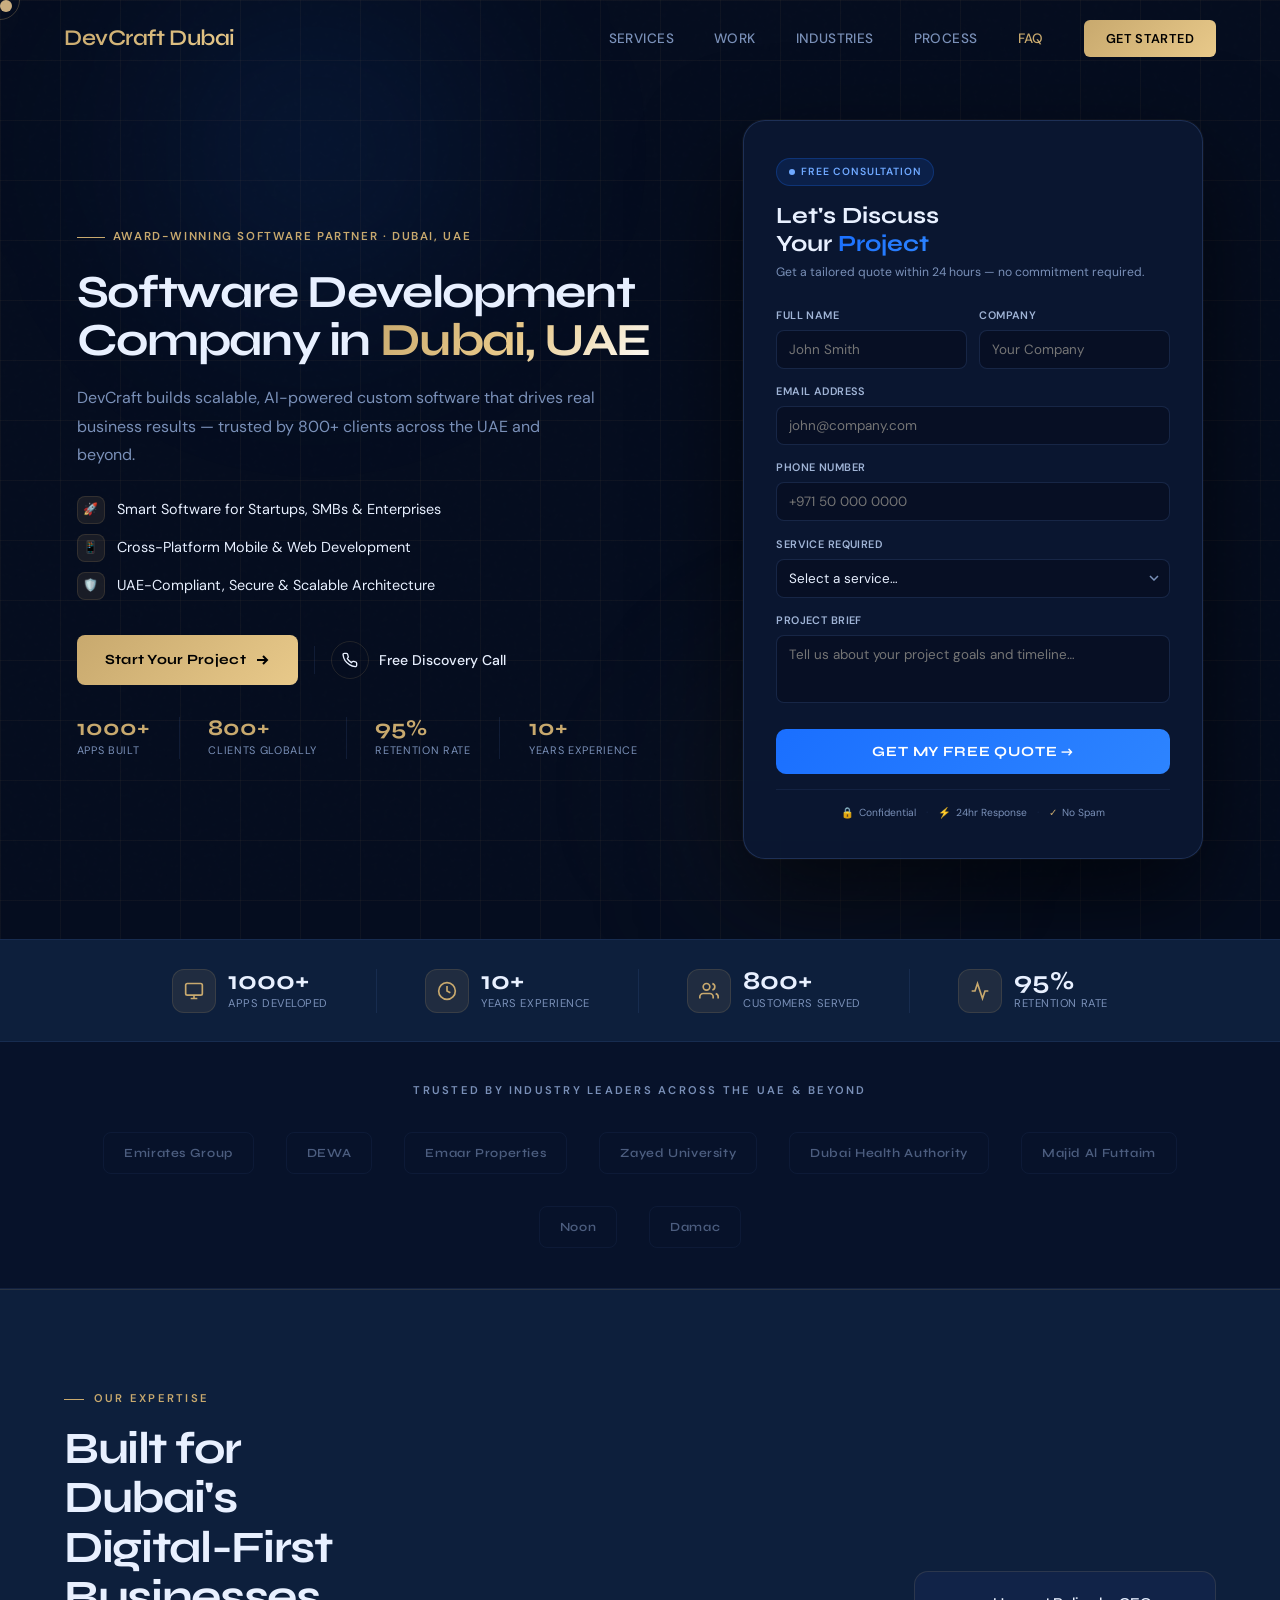
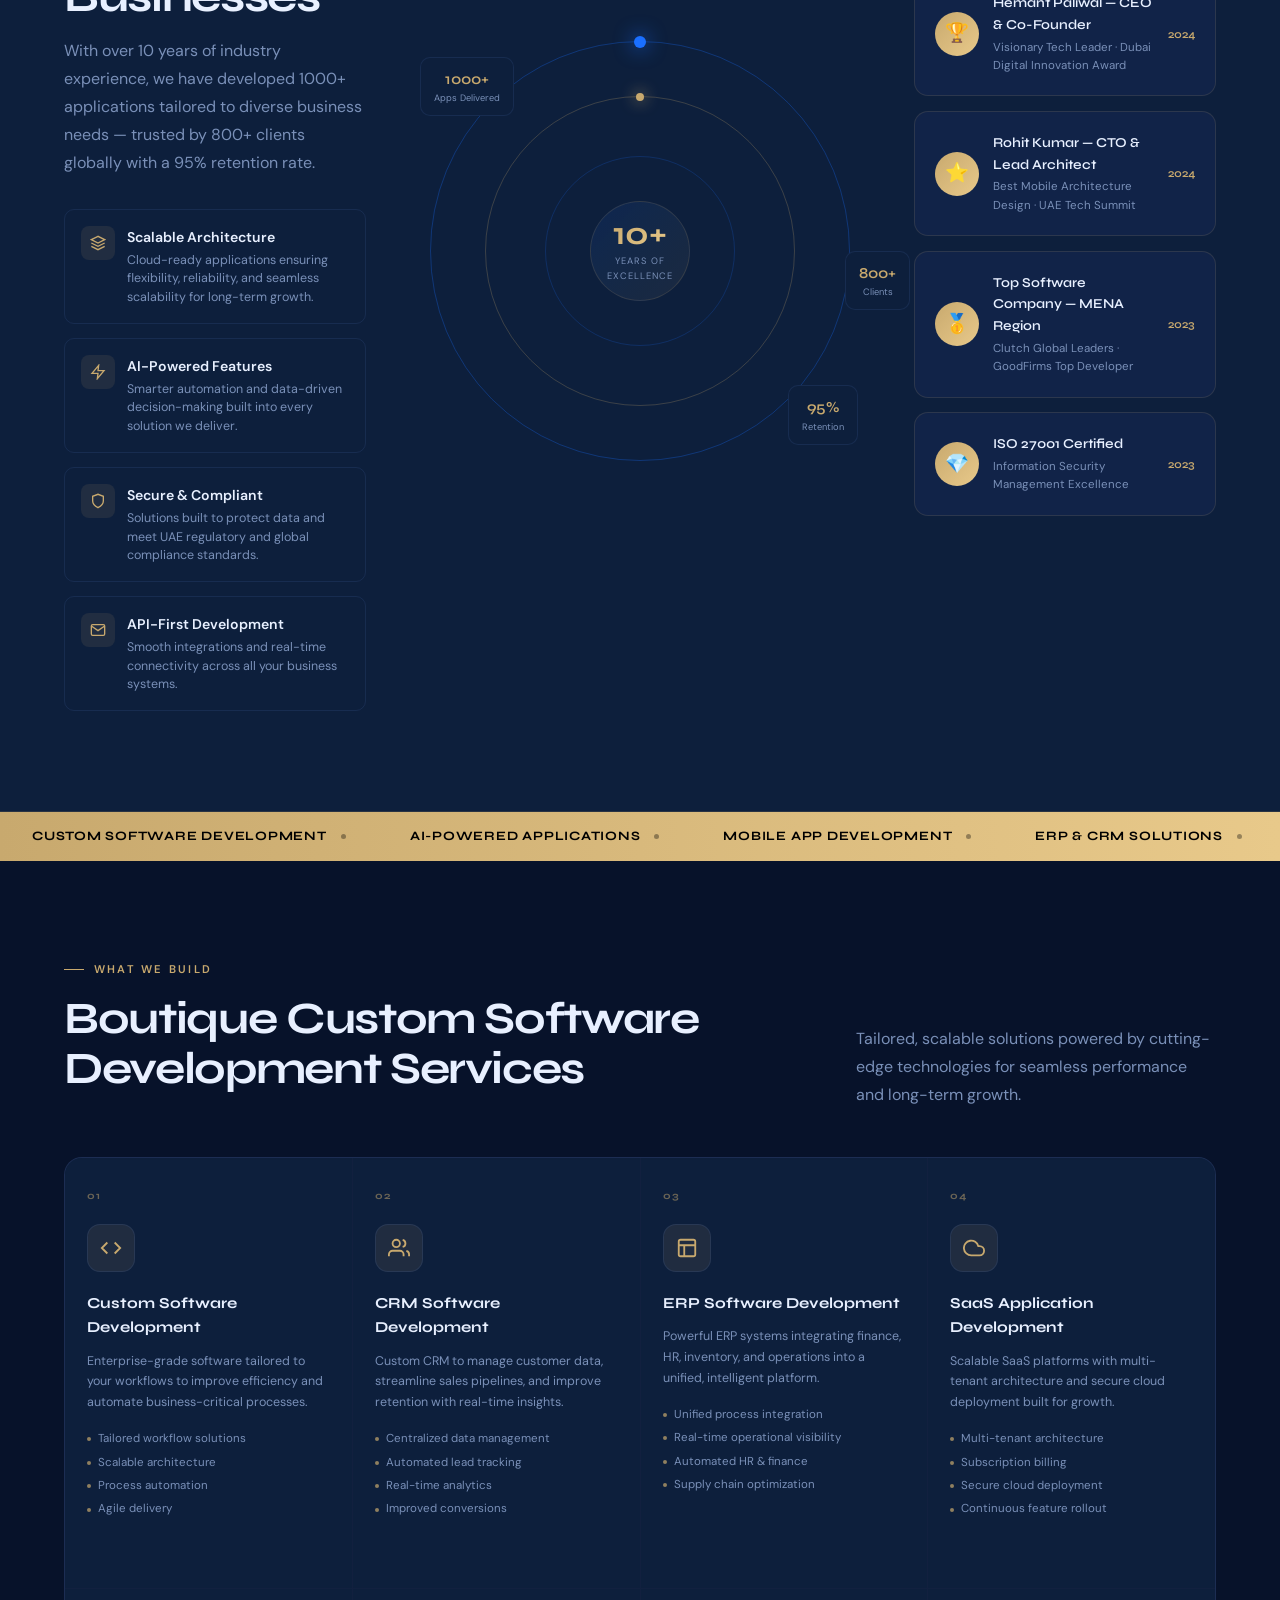
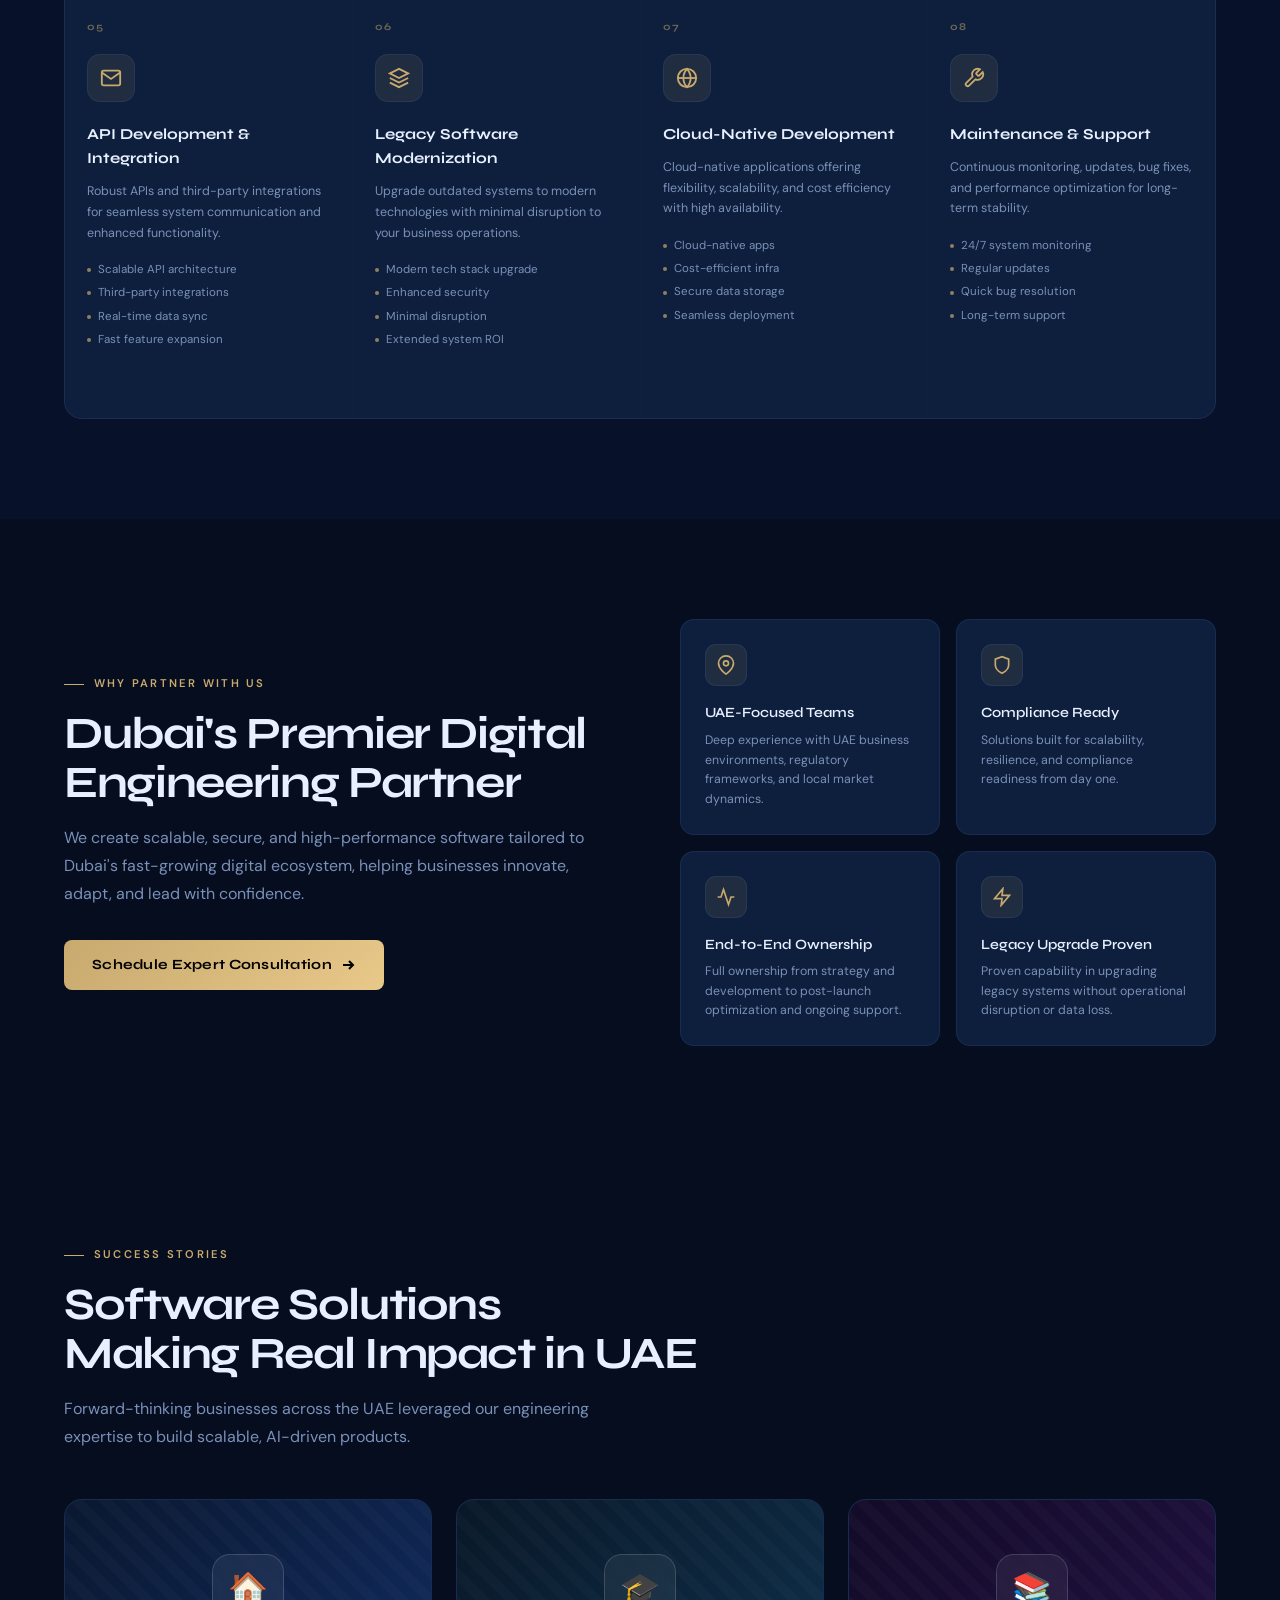
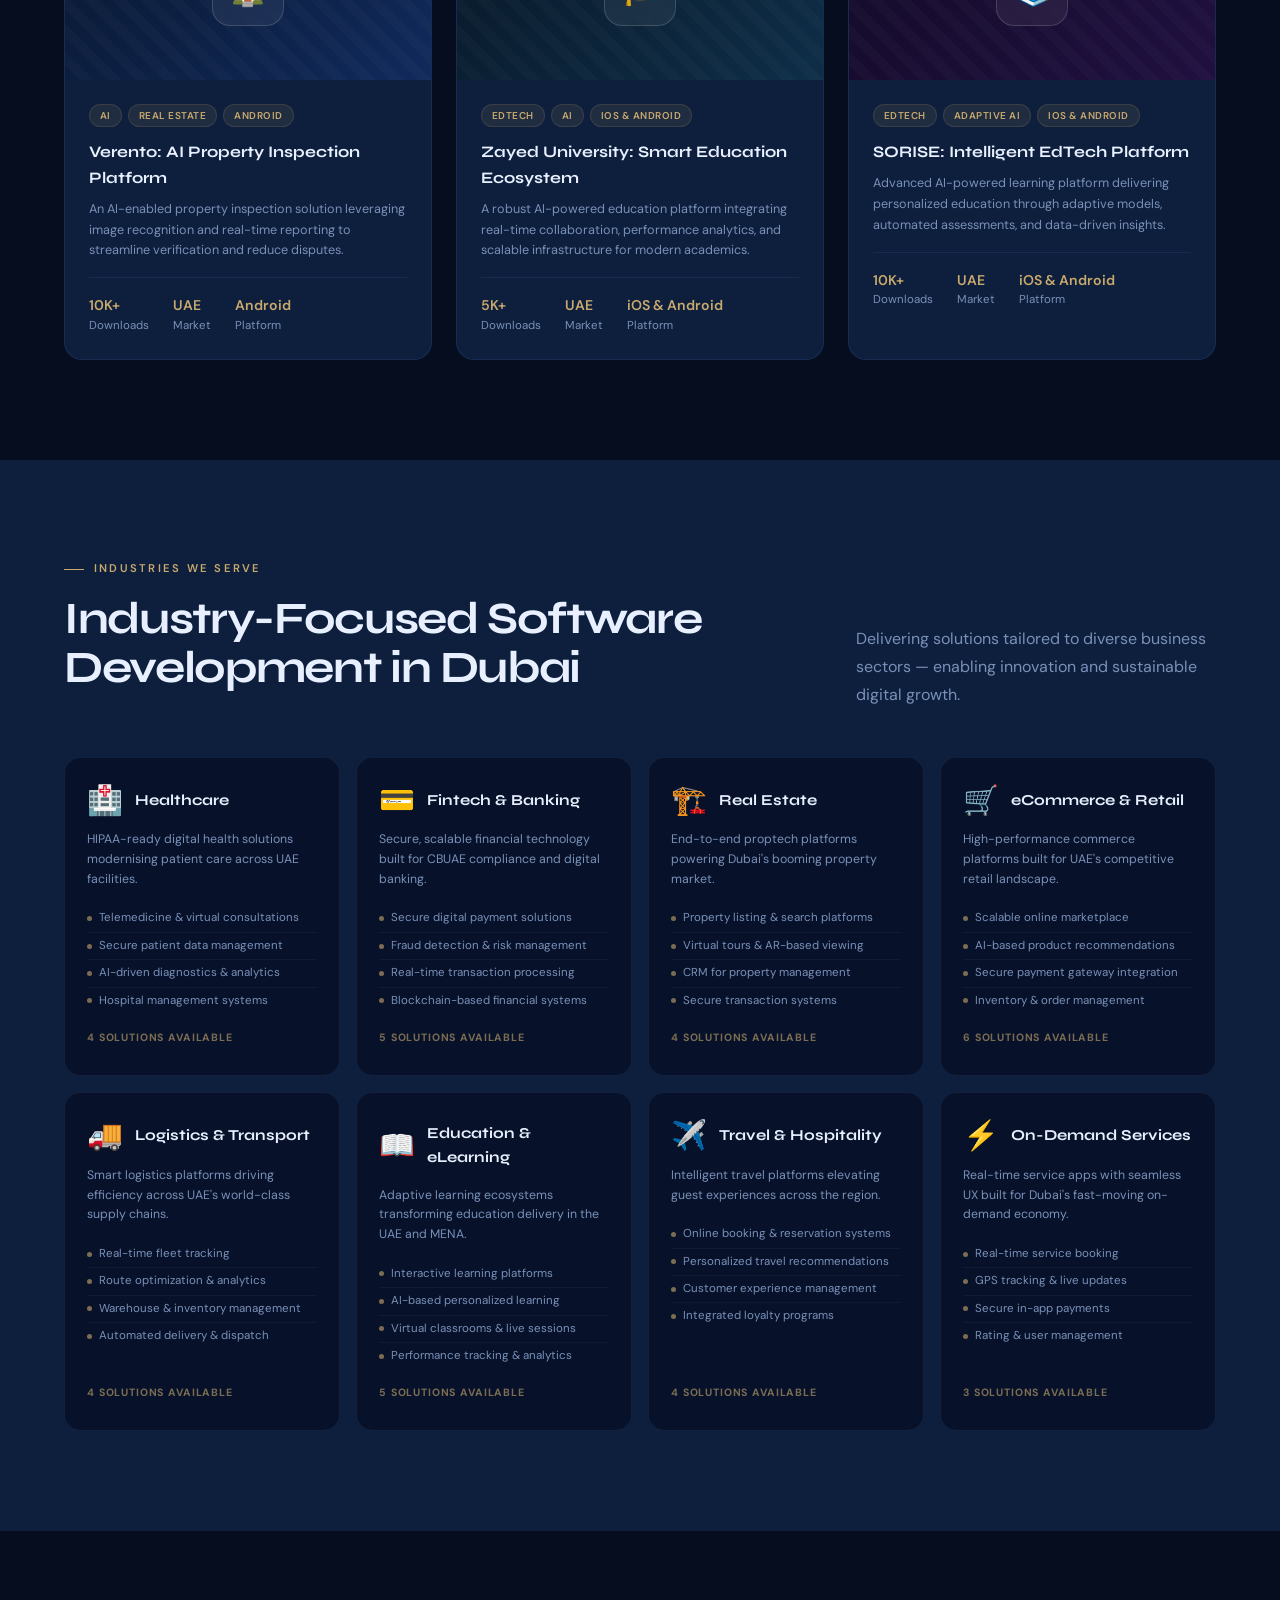
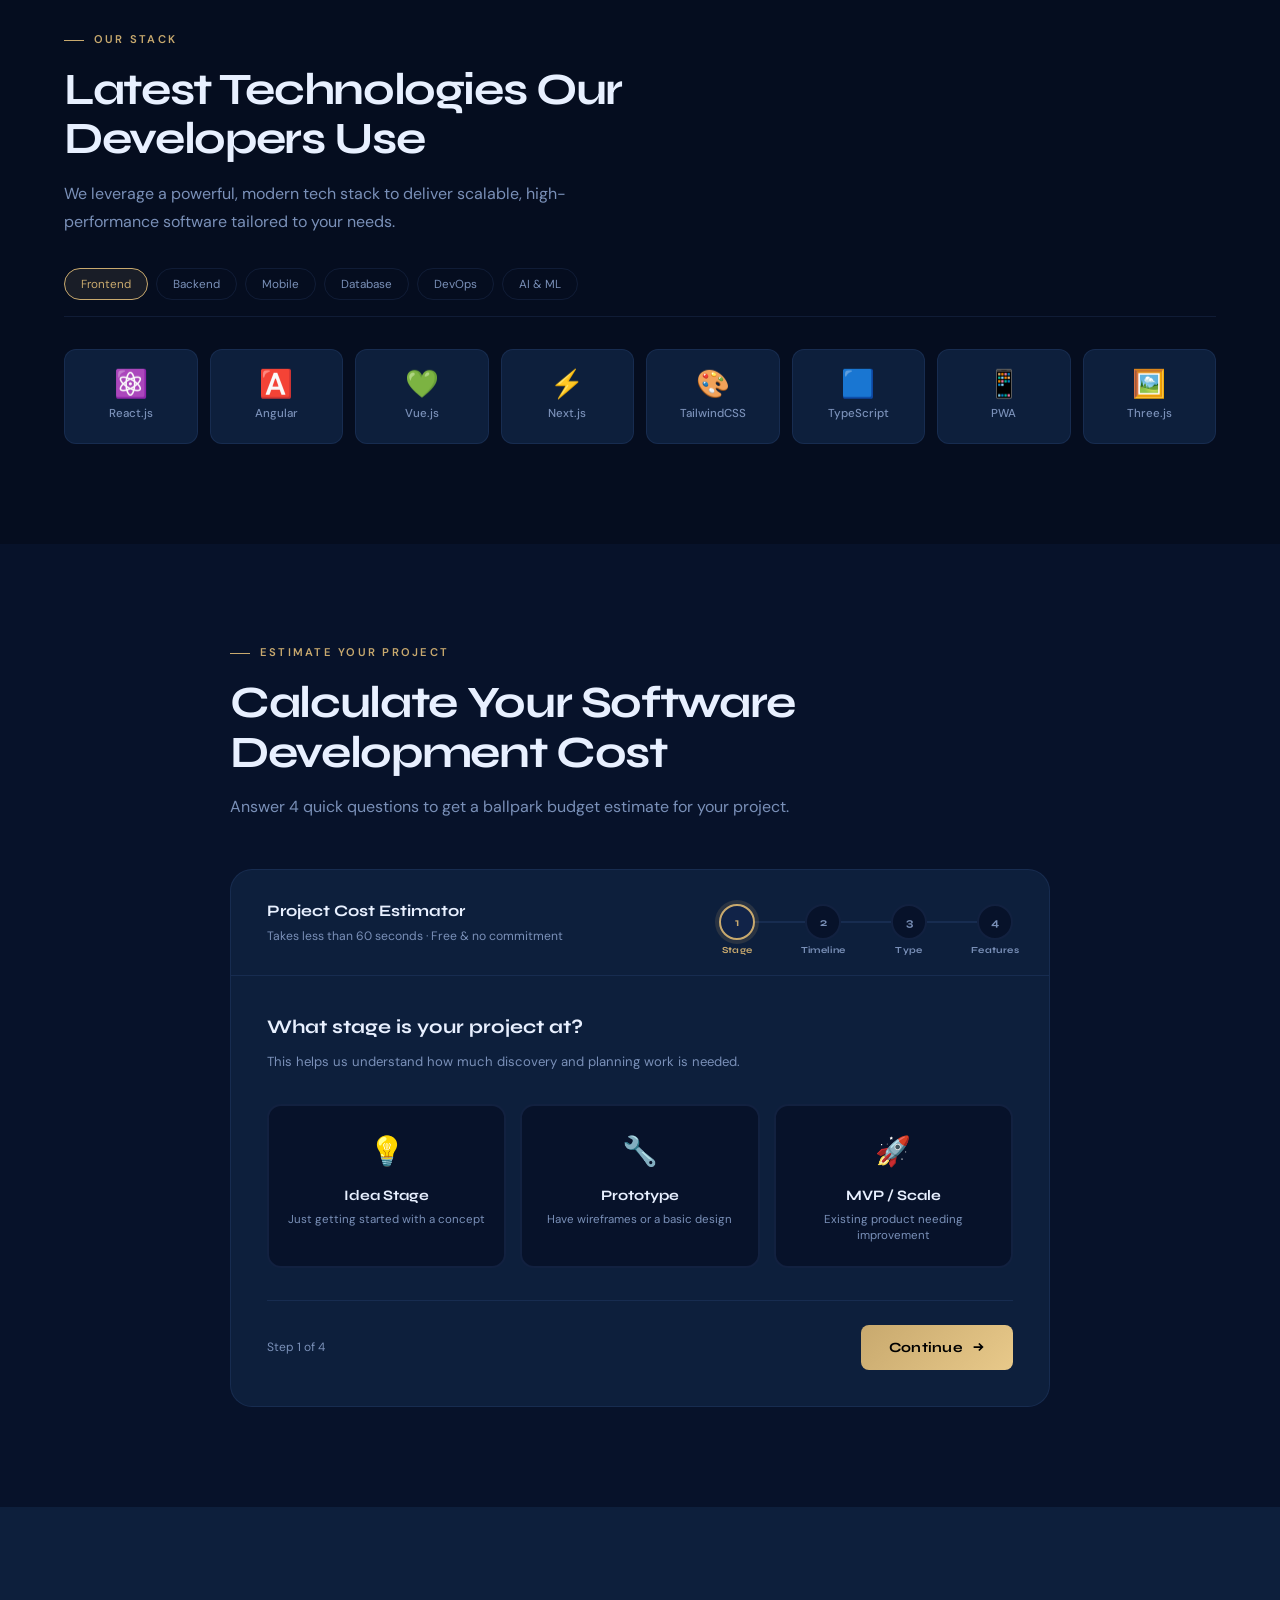
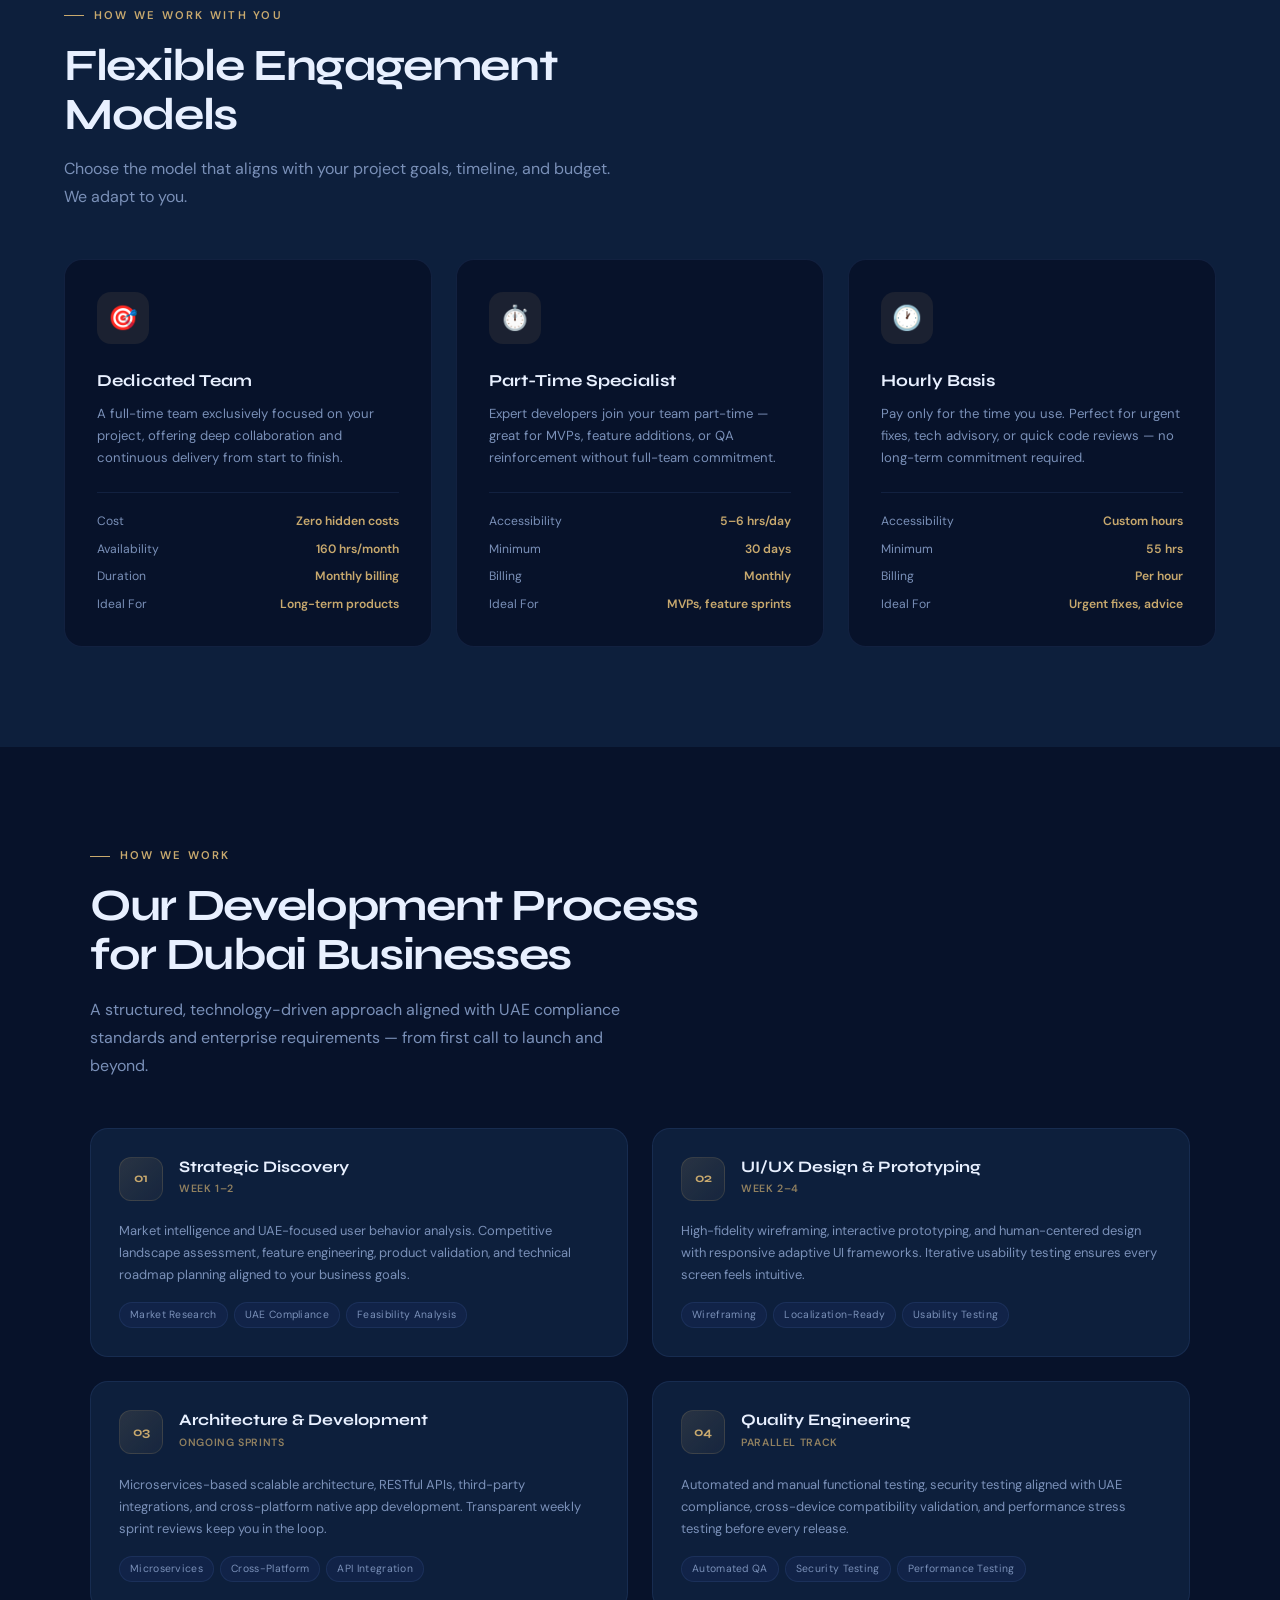
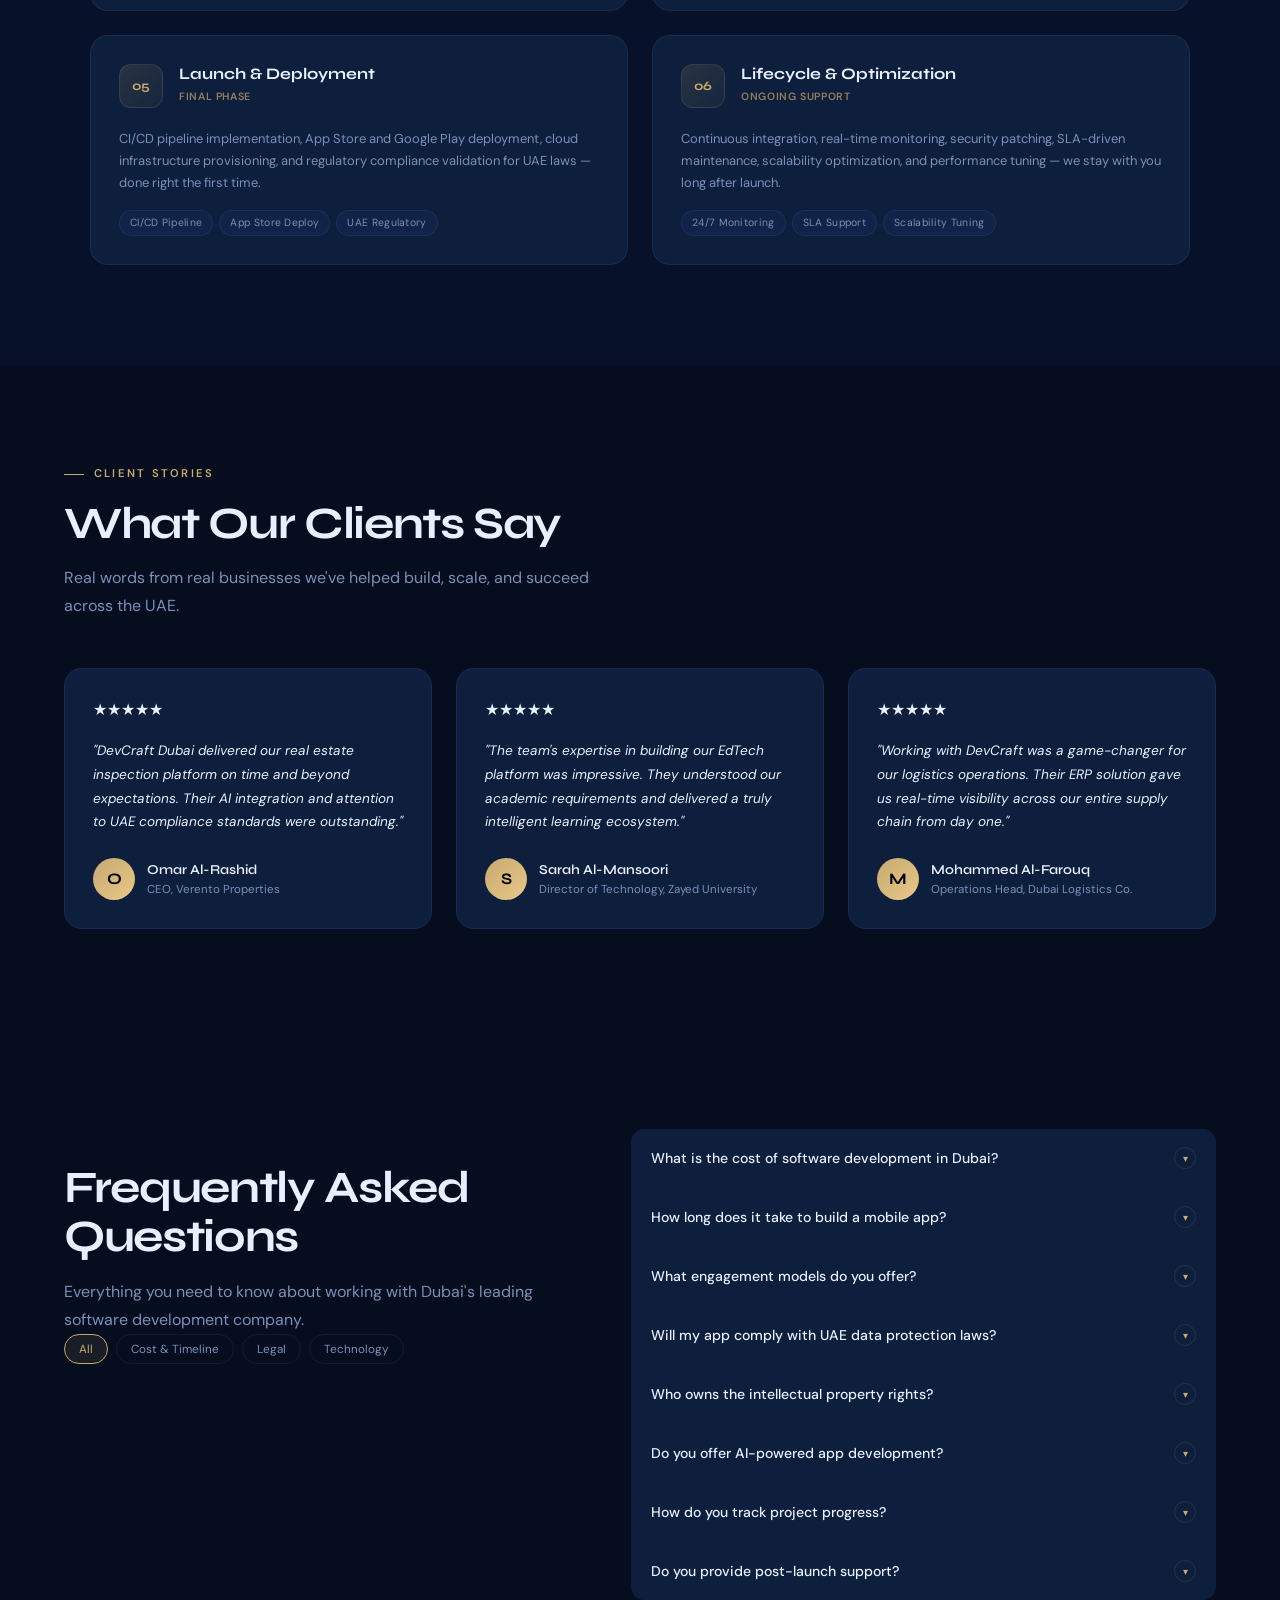
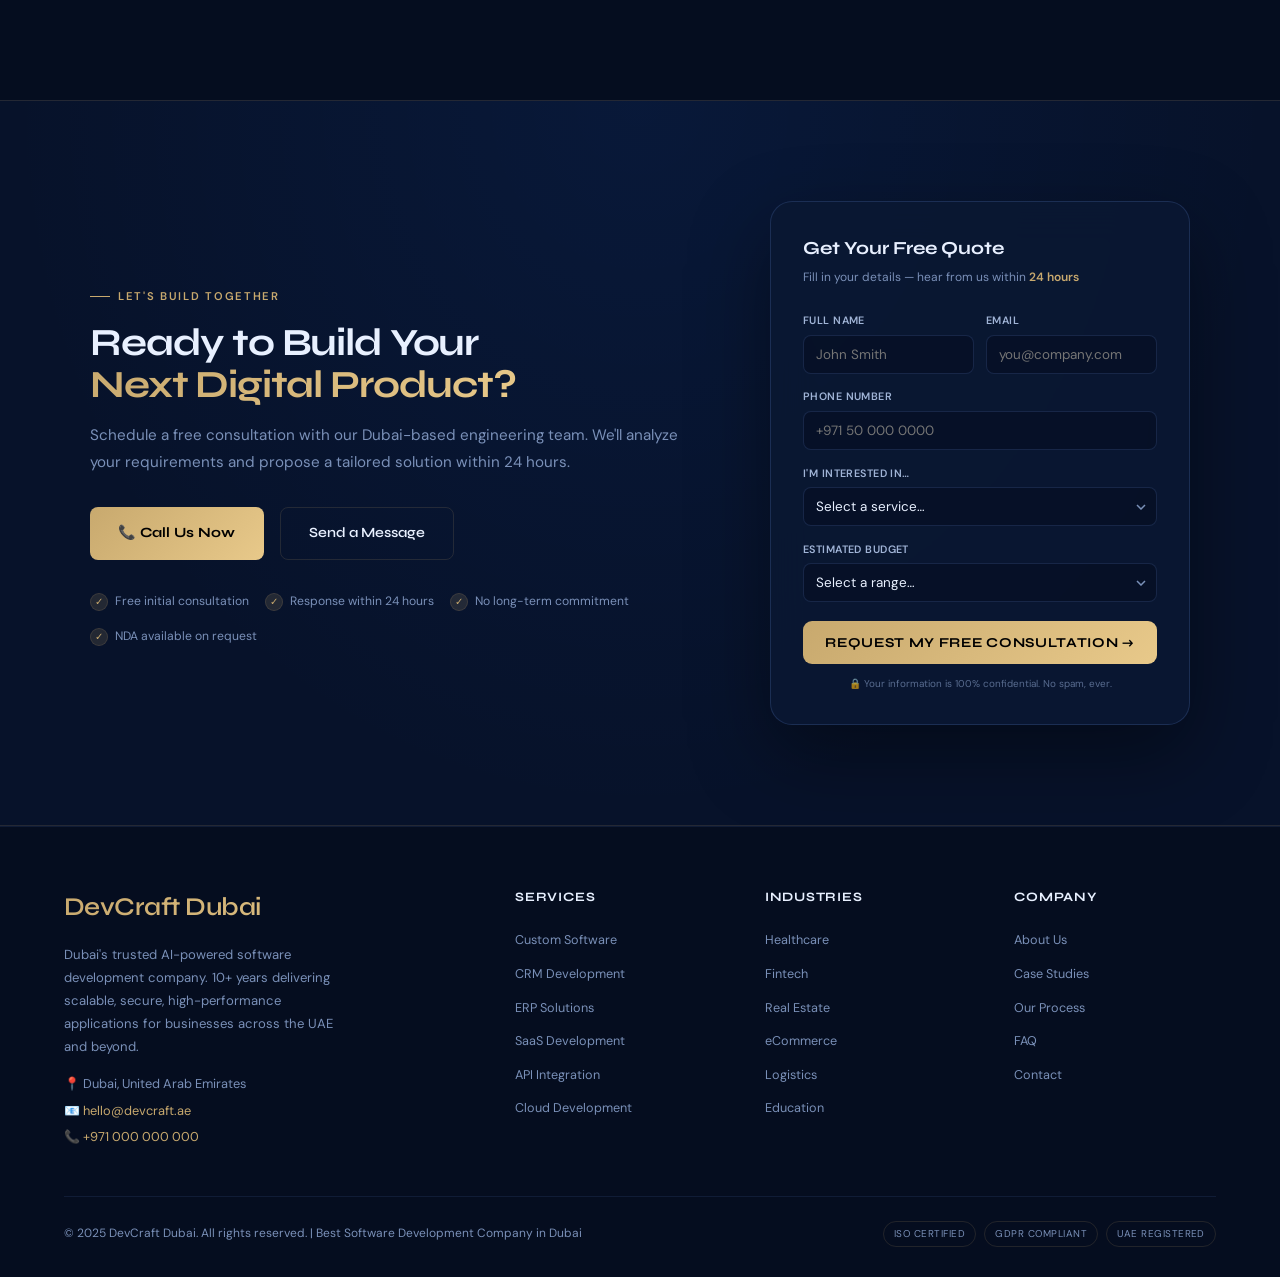
==== index.html @ 40ac0e6e "deploy to check gtmetrix" ====
<!DOCTYPE html>
<html lang="en">
<head>
<meta charset="UTF-8">
<meta name="viewport" content="width=device-width, initial-scale=1.0">
<meta name="description" content="Best Software Development Company in Dubai. We build AI-powered, high-performance mobile applications tailored for Dubai's fast-evolving business ecosystem. 1000+ apps, 800+ clients, 95% retention.">
<meta name="keywords" content="software development company Dubai, mobile app development Dubai, AI software Dubai, custom software Dubai, ERP CRM development UAE">
<meta name="robots" content="index, follow">
<title>Best Software Development Company in Dubai | DevCraft</title>
<script type="application/ld+json">{"@context":"https://schema.org","@type":"Organization","name":"DevCraft Dubai","description":"AI-powered software development company in Dubai with 10+ years of experience","address":{"@type":"PostalAddress","addressLocality":"Dubai","addressCountry":"AE"},"aggregateRating":{"@type":"AggregateRating","ratingValue":"4.9","reviewCount":"800"}}</script>
<link rel="preconnect" href="https://fonts.googleapis.com">
<link rel="preconnect" href="https://fonts.gstatic.com" crossorigin>
<link href="https://fonts.googleapis.com/css2?family=Syne:wght@400;600;700;800&family=DM+Sans:ital,opsz,wght@0,9..40,300;0,9..40,400;0,9..40,500;1,9..40,300&display=swap" rel="stylesheet">
<link rel="stylesheet" href="style.css">
</head>
<body>
<div class="cursor" id="cursor"></div>
<div class="cursor-ring" id="cursorRing"></div>

<!-- NAV -->
<nav id="navbar">
  <div class="nav-logo">DevCraft Dubai</div>
  <ul class="nav-links">
    <li><a href="#services">Services</a></li>
    <li><a href="#cases">Work</a></li>
    <li><a href="#industries">Industries</a></li>
    <li><a href="#process">Process</a></li>
    <li><a href="#faq">FAQ</a></li>
    <li><a href="#contact" class="nav-cta">Get Started</a></li>
  </ul>
  <button class="hamburger" id="hamburger" aria-label="Open menu">
    <span></span><span></span><span></span>
  </button>
</nav>

<div class="mob-nav" id="mobileNav">
  <button class="mob-close" id="mobClose">✕</button>
  <a href="#services" onclick="closeNav()">Services</a>
  <a href="#cases" onclick="closeNav()">Work</a>
  <a href="#industries" onclick="closeNav()">Industries</a>
  <a href="#process" onclick="closeNav()">Process</a>
  <a href="#faq" onclick="closeNav()">FAQ</a>
  <a href="#contact" onclick="closeNav()" style="color:var(--gold)">Get Started →</a>
</div>

<main>
<!-- ===== HERO ===== -->
<section class="hero" aria-label="Hero">
  <div class="hero-grid" aria-hidden="true"></div>
  <div class="hero-orb hero-orb-1" aria-hidden="true"></div>
  <div class="hero-orb hero-orb-2" aria-hidden="true"></div>

  <div class="hero-content">
    <div class="hero-eyebrow">Award-Winning Software Partner · Dubai, UAE</div>
    <h1 class="hero-h1">Software Development<br>Company in <span class="accent">Dubai, UAE</span></h1>
    <p class="hero-desc">DevCraft builds scalable, AI-powered custom software that drives real business results — trusted by 800+ clients across the UAE and beyond.</p>
    <ul class="hero-bullets">
      <li><div class="hb-icon">🚀</div>Smart Software for Startups, SMBs &amp; Enterprises</li>
      <li><div class="hb-icon">📱</div>Cross-Platform Mobile &amp; Web Development</li>
      <li><div class="hb-icon">🛡️</div>UAE-Compliant, Secure &amp; Scalable Architecture</li>
    </ul>
    <div class="hero-actions">
      <a href="#contact" class="btn-primary">Start Your Project <svg width="16" height="16" viewBox="0 0 16 16" fill="none" stroke="currentColor" stroke-width="2"><path d="M3 8h10M9 4l4 4-4 4"/></svg></a>
      <span class="hero-sep"></span>
      <a href="tel:+971000000000" class="hero-book">
        <div class="hero-book-icon"><svg width="16" height="16" viewBox="0 0 24 24" fill="none" stroke="currentColor" stroke-width="2"><path d="M22 16.92v3a2 2 0 0 1-2.18 2 19.79 19.79 0 0 1-8.63-3.07A19.5 19.5 0 0 1 4.69 13a19.79 19.79 0 0 1-3.07-8.67A2 2 0 0 1 3.6 2h3a2 2 0 0 1 2 1.72c.127.96.361 1.903.7 2.81a2 2 0 0 1-.45 2.11L8.09 9.91a16 16 0 0 0 6 6l1.27-1.27a2 2 0 0 1 2.11-.45c.907.339 1.85.573 2.81.7A2 2 0 0 1 22 16.92z"/></svg></div>
        Free Discovery Call
      </a>
    </div>
    <div class="hero-trust">
      <div class="hero-trust-item">
        <div class="hero-trust-num">1000+</div>
        <div class="hero-trust-label">Apps Built</div>
      </div>
      <div class="hero-trust-div"></div>
      <div class="hero-trust-item">
        <div class="hero-trust-num">800+</div>
        <div class="hero-trust-label">Clients Globally</div>
      </div>
      <div class="hero-trust-div"></div>
      <div class="hero-trust-item">
        <div class="hero-trust-num">95%</div>
        <div class="hero-trust-label">Retention Rate</div>
      </div>
      <div class="hero-trust-div"></div>
      <div class="hero-trust-item">
        <div class="hero-trust-num">10+</div>
        <div class="hero-trust-label">Years Experience</div>
      </div>
    </div>
  </div>

  <div class="hero-form-wrap">
    <div class="hero-form-card">
      <div class="hf-badge">Free Consultation</div>
      <div class="hf-title">Let's Discuss<br>Your <span>Project</span></div>
      <div class="hf-sub">Get a tailored quote within 24 hours — no commitment required.</div>
      <div class="hf-row">
        <div class="hf-group">
          <label>Full Name</label>
          <input type="text" placeholder="John Smith">
        </div>
        <div class="hf-group">
          <label>Company</label>
          <input type="text" placeholder="Your Company">
        </div>
      </div>
      <div class="hf-group">
        <label>Email Address</label>
        <input type="email" placeholder="john@company.com">
      </div>
      <div class="hf-group">
        <label>Phone Number</label>
        <input type="tel" placeholder="+971 50 000 0000">
      </div>
      <div class="hf-group">
        <label>Service Required</label>
        <select>
          <option value="" disabled selected>Select a service…</option>
          <option>Custom Software Development</option>
          <option>Mobile App Development</option>
          <option>CRM / ERP Solutions</option>
          <option>SaaS Platform</option>
          <option>AI Integration</option>
          <option>Legacy Modernization</option>
          <option>Other</option>
        </select>
      </div>
      <div class="hf-group">
        <label>Project Brief</label>
        <textarea placeholder="Tell us about your project goals and timeline…"></textarea>
      </div>
      <button class="hf-submit" onclick="handleHeroForm(this)">Get My Free Quote →</button>
      <div class="hf-guarantee">
        <div class="hf-guarantee-item"><span>🔒</span> Confidential</div>
        <div class="hf-gd">·</div>
        <div class="hf-guarantee-item"><span>⚡</span> 24hr Response</div>
        <div class="hf-gd">·</div>
        <div class="hf-guarantee-item"><span>✓</span> No Spam</div>
      </div>
    </div>
  </div>
</section>

<!-- TRUST BAR -->
<div class="trust-bar" role="region" aria-label="Key statistics">
  <div class="trust-item">
    <div class="trust-icon"><svg viewBox="0 0 24 24" fill="none" stroke="currentColor" stroke-width="2"><rect x="2" y="3" width="20" height="14" rx="2"/><path d="M8 21h8M12 17v4"/></svg></div>
    <div><div class="trust-num"><span class="counter" data-target="1000">0</span>+</div><div class="trust-label">Apps Developed</div></div>
  </div>
  <div class="trust-div"></div>
  <div class="trust-item">
    <div class="trust-icon"><svg viewBox="0 0 24 24" fill="none" stroke="currentColor" stroke-width="2"><circle cx="12" cy="12" r="10"/><path d="M12 6v6l4 2"/></svg></div>
    <div><div class="trust-num"><span class="counter" data-target="10">0</span>+</div><div class="trust-label">Years Experience</div></div>
  </div>
  <div class="trust-div"></div>
  <div class="trust-item">
    <div class="trust-icon"><svg viewBox="0 0 24 24" fill="none" stroke="currentColor" stroke-width="2"><path d="M17 21v-2a4 4 0 0 0-4-4H5a4 4 0 0 0-4 4v2"/><circle cx="9" cy="7" r="4"/><path d="M23 21v-2a4 4 0 0 0-3-3.87M16 3.13a4 4 0 0 1 0 7.75"/></svg></div>
    <div><div class="trust-num"><span class="counter" data-target="800">0</span>+</div><div class="trust-label">Customers Served</div></div>
  </div>
  <div class="trust-div"></div>
  <div class="trust-item">
    <div class="trust-icon"><svg viewBox="0 0 24 24" fill="none" stroke="currentColor" stroke-width="2"><polyline points="22 12 18 12 15 21 9 3 6 12 2 12"/></svg></div>
    <div><div class="trust-num"><span class="counter" data-target="95">0</span>%</div><div class="trust-label">Retention Rate</div></div>
  </div>
</div>

<!-- CLIENT LOGOS -->
<div class="clients-strip">
  <div class="clients-label">Trusted by Industry Leaders Across the UAE &amp; Beyond</div>
  <div class="clients-row">
    <div class="client-badge">Emirates Group</div>
    <div class="client-badge">DEWA</div>
    <div class="client-badge">Emaar Properties</div>
    <div class="client-badge">Zayed University</div>
    <div class="client-badge">Dubai Health Authority</div>
    <div class="client-badge">Majid Al Futtaim</div>
    <div class="client-badge">Noon</div>
    <div class="client-badge">Damac</div>
  </div>
</div>

<!-- ABOUT -->
<section class="about-strip" id="about" aria-label="About">
  <div class="about-inner">
    <div>
      <div class="sec-label reveal">Our Expertise</div>
      <h2 class="sec-h2 reveal d1">Built for Dubai's<br>Digital-First Businesses</h2>
      <p class="sec-sub reveal d2">With over 10 years of industry experience, we have developed 1000+ applications tailored to diverse business needs — trusted by 800+ clients globally with a 95% retention rate.</p>
      <div class="about-feats reveal d3">
        <div class="af">
          <div class="af-icon"><svg viewBox="0 0 24 24" fill="none" stroke="currentColor" stroke-width="2"><path d="M12 2L2 7l10 5 10-5-10-5zM2 17l10 5 10-5M2 12l10 5 10-5"/></svg></div>
          <div><div class="af-t">Scalable Architecture</div><div class="af-d">Cloud-ready applications ensuring flexibility, reliability, and seamless scalability for long-term growth.</div></div>
        </div>
        <div class="af">
          <div class="af-icon"><svg viewBox="0 0 24 24" fill="none" stroke="currentColor" stroke-width="2"><path d="M13 2L3 14h9l-1 8 10-12h-9l1-8z"/></svg></div>
          <div><div class="af-t">AI-Powered Features</div><div class="af-d">Smarter automation and data-driven decision-making built into every solution we deliver.</div></div>
        </div>
        <div class="af">
          <div class="af-icon"><svg viewBox="0 0 24 24" fill="none" stroke="currentColor" stroke-width="2"><path d="M12 22s8-4 8-10V5l-8-3-8 3v7c0 6 8 10 8 10z"/></svg></div>
          <div><div class="af-t">Secure &amp; Compliant</div><div class="af-d">Solutions built to protect data and meet UAE regulatory and global compliance standards.</div></div>
        </div>
        <div class="af">
          <div class="af-icon"><svg viewBox="0 0 24 24" fill="none" stroke="currentColor" stroke-width="2"><path d="M4 4h16c1.1 0 2 .9 2 2v12c0 1.1-.9 2-2 2H4c-1.1 0-2-.9-2-2V6c0-1.1.9-2 2-2z"/><polyline points="22,6 12,13 2,6"/></svg></div>
          <div><div class="af-t">API-First Development</div><div class="af-d">Smooth integrations and real-time connectivity across all your business systems.</div></div>
        </div>
      </div>
    </div>

    <div class="about-ring-col reveal d3">
      <div class="ring-wrap">
        <div class="ring-outer"></div>
        <div class="ring-mid"></div>
        <div class="ring-inner"></div>
        <div class="ring-center">
          <div class="ring-center-num">10+</div>
          <div class="ring-center-label">Years of<br>Excellence</div>
        </div>
        <div class="ring-stat"><div class="ring-stat-num">1000+</div><div class="ring-stat-label">Apps Delivered</div></div>
        <div class="ring-stat"><div class="ring-stat-num">95%</div><div class="ring-stat-label">Retention</div></div>
        <div class="ring-stat"><div class="ring-stat-num">800+</div><div class="ring-stat-label">Clients</div></div>
      </div>
    </div>

    <div class="reveal d2">
      <div class="award-card">
        <div class="award-badge">🏆</div>
        <div><div class="award-t">Hemant Paliwal — CEO &amp; Co-Founder</div><div class="award-s">Visionary Tech Leader · Dubai Digital Innovation Award</div></div>
        <div class="award-yr">2024</div>
      </div>
      <div class="award-card">
        <div class="award-badge">⭐</div>
        <div><div class="award-t">Rohit Kumar — CTO &amp; Lead Architect</div><div class="award-s">Best Mobile Architecture Design · UAE Tech Summit</div></div>
        <div class="award-yr">2024</div>
      </div>
      <div class="award-card">
        <div class="award-badge">🥇</div>
        <div><div class="award-t">Top Software Company — MENA Region</div><div class="award-s">Clutch Global Leaders · GoodFirms Top Developer</div></div>
        <div class="award-yr">2023</div>
      </div>
      <div class="award-card">
        <div class="award-badge">💎</div>
        <div><div class="award-t">ISO 27001 Certified</div><div class="award-s">Information Security Management Excellence</div></div>
        <div class="award-yr">2023</div>
      </div>
    </div>
  </div>
</section>

<!-- MARQUEE -->
<div class="marquee-band" aria-hidden="true">
  <div class="marquee-track">
    <div class="marquee-item">Custom Software Development <span class="mdot"></span></div>
    <div class="marquee-item">AI-Powered Applications <span class="mdot"></span></div>
    <div class="marquee-item">Mobile App Development <span class="mdot"></span></div>
    <div class="marquee-item">ERP &amp; CRM Solutions <span class="mdot"></span></div>
    <div class="marquee-item">SaaS Platforms <span class="mdot"></span></div>
    <div class="marquee-item">Legacy Modernization <span class="mdot"></span></div>
    <div class="marquee-item">Cloud-Native Development <span class="mdot"></span></div>
    <div class="marquee-item">API Integration <span class="mdot"></span></div>
    <div class="marquee-item">Custom Software Development <span class="mdot"></span></div>
    <div class="marquee-item">AI-Powered Applications <span class="mdot"></span></div>
    <div class="marquee-item">Mobile App Development <span class="mdot"></span></div>
    <div class="marquee-item">ERP &amp; CRM Solutions <span class="mdot"></span></div>
    <div class="marquee-item">SaaS Platforms <span class="mdot"></span></div>
    <div class="marquee-item">Legacy Modernization <span class="mdot"></span></div>
    <div class="marquee-item">Cloud-Native Development <span class="mdot"></span></div>
    <div class="marquee-item">API Integration <span class="mdot"></span></div>
  </div>
</div>

<!-- ===== SERVICES ===== -->
<section class="services-section" id="services" aria-label="Services">
  <div class="svc-header">
    <div>
      <div class="sec-label reveal">What We Build</div>
      <h2 class="sec-h2 reveal d1">Boutique Custom Software<br>Development Services</h2>
    </div>
    <p class="sec-sub reveal d2" style="max-width:360px;">Tailored, scalable solutions powered by cutting-edge technologies for seamless performance and long-term growth.</p>
  </div>
  <div class="svc-grid reveal">
    <div class="sc">
      <div class="sc-num">01</div>
      <div class="sc-icon"><svg viewBox="0 0 24 24" fill="none" stroke="currentColor" stroke-width="2"><polyline points="16 18 22 12 16 6"/><polyline points="8 6 2 12 8 18"/></svg></div>
      <div class="sc-t">Custom Software Development</div>
      <p class="sc-d">Enterprise-grade software tailored to your workflows to improve efficiency and automate business-critical processes.</p>
      <ul class="sc-feats"><li>Tailored workflow solutions</li><li>Scalable architecture</li><li>Process automation</li><li>Agile delivery</li></ul>
      <div class="sc-arrow">Explore service →</div>
    </div>
    <div class="sc">
      <div class="sc-num">02</div>
      <div class="sc-icon"><svg viewBox="0 0 24 24" fill="none" stroke="currentColor" stroke-width="2"><path d="M17 21v-2a4 4 0 0 0-4-4H5a4 4 0 0 0-4 4v2"/><circle cx="9" cy="7" r="4"/><path d="M23 21v-2a4 4 0 0 0-3-3.87M16 3.13a4 4 0 0 1 0 7.75"/></svg></div>
      <div class="sc-t">CRM Software Development</div>
      <p class="sc-d">Custom CRM to manage customer data, streamline sales pipelines, and improve retention with real-time insights.</p>
      <ul class="sc-feats"><li>Centralized data management</li><li>Automated lead tracking</li><li>Real-time analytics</li><li>Improved conversions</li></ul>
      <div class="sc-arrow">Explore service →</div>
    </div>
    <div class="sc">
      <div class="sc-num">03</div>
      <div class="sc-icon"><svg viewBox="0 0 24 24" fill="none" stroke="currentColor" stroke-width="2"><rect x="3" y="3" width="18" height="18" rx="2"/><path d="M3 9h18M9 21V9"/></svg></div>
      <div class="sc-t">ERP Software Development</div>
      <p class="sc-d">Powerful ERP systems integrating finance, HR, inventory, and operations into a unified, intelligent platform.</p>
      <ul class="sc-feats"><li>Unified process integration</li><li>Real-time operational visibility</li><li>Automated HR &amp; finance</li><li>Supply chain optimization</li></ul>
      <div class="sc-arrow">Explore service →</div>
    </div>
    <div class="sc">
      <div class="sc-num">04</div>
      <div class="sc-icon"><svg viewBox="0 0 24 24" fill="none" stroke="currentColor" stroke-width="2"><path d="M18 10h-1.26A8 8 0 1 0 9 20h9a5 5 0 0 0 0-10z"/></svg></div>
      <div class="sc-t">SaaS Application Development</div>
      <p class="sc-d">Scalable SaaS platforms with multi-tenant architecture and secure cloud deployment built for growth.</p>
      <ul class="sc-feats"><li>Multi-tenant architecture</li><li>Subscription billing</li><li>Secure cloud deployment</li><li>Continuous feature rollout</li></ul>
      <div class="sc-arrow">Explore service →</div>
    </div>
    <div class="sc">
      <div class="sc-num">05</div>
      <div class="sc-icon"><svg viewBox="0 0 24 24" fill="none" stroke="currentColor" stroke-width="2"><path d="M4 4h16c1.1 0 2 .9 2 2v12c0 1.1-.9 2-2 2H4c-1.1 0-2-.9-2-2V6c0-1.1.9-2 2-2z"/><polyline points="22,6 12,13 2,6"/></svg></div>
      <div class="sc-t">API Development &amp; Integration</div>
      <p class="sc-d">Robust APIs and third-party integrations for seamless system communication and enhanced functionality.</p>
      <ul class="sc-feats"><li>Scalable API architecture</li><li>Third-party integrations</li><li>Real-time data sync</li><li>Fast feature expansion</li></ul>
      <div class="sc-arrow">Explore service →</div>
    </div>
    <div class="sc">
      <div class="sc-num">06</div>
      <div class="sc-icon"><svg viewBox="0 0 24 24" fill="none" stroke="currentColor" stroke-width="2"><polygon points="12 2 2 7 12 12 22 7 12 2"/><polyline points="2 17 12 22 22 17"/><polyline points="2 12 12 17 22 12"/></svg></div>
      <div class="sc-t">Legacy Software Modernization</div>
      <p class="sc-d">Upgrade outdated systems to modern technologies with minimal disruption to your business operations.</p>
      <ul class="sc-feats"><li>Modern tech stack upgrade</li><li>Enhanced security</li><li>Minimal disruption</li><li>Extended system ROI</li></ul>
      <div class="sc-arrow">Explore service →</div>
    </div>
    <div class="sc">
      <div class="sc-num">07</div>
      <div class="sc-icon"><svg viewBox="0 0 24 24" fill="none" stroke="currentColor" stroke-width="2"><circle cx="12" cy="12" r="10"/><line x1="2" y1="12" x2="22" y2="12"/><path d="M12 2a15.3 15.3 0 0 1 4 10 15.3 15.3 0 0 1-4 10 15.3 15.3 0 0 1-4-10 15.3 15.3 0 0 1 4-10z"/></svg></div>
      <div class="sc-t">Cloud-Native Development</div>
      <p class="sc-d">Cloud-native applications offering flexibility, scalability, and cost efficiency with high availability.</p>
      <ul class="sc-feats"><li>Cloud-native apps</li><li>Cost-efficient infra</li><li>Secure data storage</li><li>Seamless deployment</li></ul>
      <div class="sc-arrow">Explore service →</div>
    </div>
    <div class="sc">
      <div class="sc-num">08</div>
      <div class="sc-icon"><svg viewBox="0 0 24 24" fill="none" stroke="currentColor" stroke-width="2"><path d="M14.7 6.3a1 1 0 0 0 0 1.4l1.6 1.6a1 1 0 0 0 1.4 0l3.77-3.77a6 6 0 0 1-7.94 7.94l-6.91 6.91a2.12 2.12 0 0 1-3-3l6.91-6.91a6 6 0 0 1 7.94-7.94l-3.76 3.76z"/></svg></div>
      <div class="sc-t">Maintenance &amp; Support</div>
      <p class="sc-d">Continuous monitoring, updates, bug fixes, and performance optimization for long-term stability.</p>
      <ul class="sc-feats"><li>24/7 system monitoring</li><li>Regular updates</li><li>Quick bug resolution</li><li>Long-term support</li></ul>
      <div class="sc-arrow">Explore service →</div>
    </div>
  </div>
</section>

<!-- WHY US -->
<section id="whyus" aria-label="Why choose us">
  <div class="why-inner">
    <div>
      <div class="sec-label reveal">Why Partner With Us</div>
      <h2 class="sec-h2 reveal d1">Dubai's Premier Digital<br>Engineering Partner</h2>
      <p class="sec-sub reveal d2" style="margin-bottom:2rem;">We create scalable, secure, and high-performance software tailored to Dubai's fast-growing digital ecosystem, helping businesses innovate, adapt, and lead with confidence.</p>
      <a href="#contact" class="btn-primary reveal d3">Schedule Expert Consultation <svg width="16" height="16" viewBox="0 0 16 16" fill="none" stroke="currentColor" stroke-width="2"><path d="M3 8h10M9 4l4 4-4 4"/></svg></a>
    </div>
    <div class="why-feats reveal d2">
      <div class="wc">
        <div class="wc-icon"><svg viewBox="0 0 24 24" fill="none" stroke="currentColor" stroke-width="2"><path d="M21 10c0 7-9 13-9 13s-9-6-9-13a9 9 0 0 1 18 0z"/><circle cx="12" cy="10" r="3"/></svg></div>
        <div class="wc-t">UAE-Focused Teams</div>
        <div class="wc-d">Deep experience with UAE business environments, regulatory frameworks, and local market dynamics.</div>
      </div>
      <div class="wc">
        <div class="wc-icon"><svg viewBox="0 0 24 24" fill="none" stroke="currentColor" stroke-width="2"><path d="M12 22s8-4 8-10V5l-8-3-8 3v7c0 6 8 10 8 10z"/></svg></div>
        <div class="wc-t">Compliance Ready</div>
        <div class="wc-d">Solutions built for scalability, resilience, and compliance readiness from day one.</div>
      </div>
      <div class="wc">
        <div class="wc-icon"><svg viewBox="0 0 24 24" fill="none" stroke="currentColor" stroke-width="2"><polyline points="22 12 18 12 15 21 9 3 6 12 2 12"/></svg></div>
        <div class="wc-t">End-to-End Ownership</div>
        <div class="wc-d">Full ownership from strategy and development to post-launch optimization and ongoing support.</div>
      </div>
      <div class="wc">
        <div class="wc-icon"><svg viewBox="0 0 24 24" fill="none" stroke="currentColor" stroke-width="2"><path d="M13 2L3 14h9l-1 8 10-12h-9l1-8z"/></svg></div>
        <div class="wc-t">Legacy Upgrade Proven</div>
        <div class="wc-d">Proven capability in upgrading legacy systems without operational disruption or data loss.</div>
      </div>
    </div>
  </div>
</section>

<!-- CASE STUDIES -->
<section class="cases-section" id="cases" aria-label="Case studies">
  <div class="sec-label reveal">Success Stories</div>
  <h2 class="sec-h2 reveal d1">Software Solutions<br>Making Real Impact in UAE</h2>
  <p class="sec-sub reveal d2">Forward-thinking businesses across the UAE leveraged our engineering expertise to build scalable, AI-driven products.</p>
  <div class="cases-grid">
    <div class="cc reveal d1">
      <div class="cc-visual cv1"><div class="cc-pat"></div><div class="cc-icon">🏠</div></div>
      <div class="cc-body">
        <div class="cc-tags"><span class="cc-tag">AI</span><span class="cc-tag">Real Estate</span><span class="cc-tag">Android</span></div>
        <h3 class="cc-title">Verento: AI Property Inspection Platform</h3>
        <p class="cc-desc">An AI-enabled property inspection solution leveraging image recognition and real-time reporting to streamline verification and reduce disputes.</p>
        <div class="cc-meta">
          <div class="cc-mi"><span>10K+</span>Downloads</div>
          <div class="cc-mi"><span>UAE</span>Market</div>
          <div class="cc-mi"><span>Android</span>Platform</div>
        </div>
      </div>
    </div>
    <div class="cc reveal d2">
      <div class="cc-visual cv2"><div class="cc-pat"></div><div class="cc-icon">🎓</div></div>
      <div class="cc-body">
        <div class="cc-tags"><span class="cc-tag">EdTech</span><span class="cc-tag">AI</span><span class="cc-tag">iOS &amp; Android</span></div>
        <h3 class="cc-title">Zayed University: Smart Education Ecosystem</h3>
        <p class="cc-desc">A robust AI-powered education platform integrating real-time collaboration, performance analytics, and scalable infrastructure for modern academics.</p>
        <div class="cc-meta">
          <div class="cc-mi"><span>5K+</span>Downloads</div>
          <div class="cc-mi"><span>UAE</span>Market</div>
          <div class="cc-mi"><span>iOS &amp; Android</span>Platform</div>
        </div>
      </div>
    </div>
    <div class="cc reveal d3">
      <div class="cc-visual cv3"><div class="cc-pat"></div><div class="cc-icon">📚</div></div>
      <div class="cc-body">
        <div class="cc-tags"><span class="cc-tag">EdTech</span><span class="cc-tag">Adaptive AI</span><span class="cc-tag">iOS &amp; Android</span></div>
        <h3 class="cc-title">SORISE: Intelligent EdTech Platform</h3>
        <p class="cc-desc">Advanced AI-powered learning platform delivering personalized education through adaptive models, automated assessments, and data-driven insights.</p>
        <div class="cc-meta">
          <div class="cc-mi"><span>10K+</span>Downloads</div>
          <div class="cc-mi"><span>UAE</span>Market</div>
          <div class="cc-mi"><span>iOS &amp; Android</span>Platform</div>
        </div>
      </div>
    </div>
  </div>
</section>

<!-- ===== INDUSTRIES ===== -->
<section class="industries-section" id="industries" aria-label="Industries">
  <div class="ind-header">
    <div>
      <div class="sec-label reveal">Industries We Serve</div>
      <h2 class="sec-h2 reveal d1">Industry-Focused Software<br>Development in Dubai</h2>
    </div>
    <p class="sec-sub reveal d2" style="max-width:360px;">Delivering solutions tailored to diverse business sectors — enabling innovation and sustainable digital growth.</p>
  </div>
  <div class="ind-grid">
    <div class="ic reveal d1">
      <div class="ic-glow"></div>
      <div class="ic-top"><div class="ic-em">🏥</div><div class="ic-name">Healthcare</div></div>
      <div class="ic-desc">HIPAA-ready digital health solutions modernising patient care across UAE facilities.</div>
      <ul class="ic-items">
        <li>Telemedicine &amp; virtual consultations</li>
        <li>Secure patient data management</li>
        <li>AI-driven diagnostics &amp; analytics</li>
        <li>Hospital management systems</li>
      </ul>
      <div class="ic-count">4 Solutions Available</div>
    </div>
    <div class="ic reveal d2">
      <div class="ic-glow"></div>
      <div class="ic-top"><div class="ic-em">💳</div><div class="ic-name">Fintech &amp; Banking</div></div>
      <div class="ic-desc">Secure, scalable financial technology built for CBUAE compliance and digital banking.</div>
      <ul class="ic-items">
        <li>Secure digital payment solutions</li>
        <li>Fraud detection &amp; risk management</li>
        <li>Real-time transaction processing</li>
        <li>Blockchain-based financial systems</li>
      </ul>
      <div class="ic-count">5 Solutions Available</div>
    </div>
    <div class="ic reveal d3">
      <div class="ic-glow"></div>
      <div class="ic-top"><div class="ic-em">🏗️</div><div class="ic-name">Real Estate</div></div>
      <div class="ic-desc">End-to-end proptech platforms powering Dubai's booming property market.</div>
      <ul class="ic-items">
        <li>Property listing &amp; search platforms</li>
        <li>Virtual tours &amp; AR-based viewing</li>
        <li>CRM for property management</li>
        <li>Secure transaction systems</li>
      </ul>
      <div class="ic-count">4 Solutions Available</div>
    </div>
    <div class="ic reveal d4">
      <div class="ic-glow"></div>
      <div class="ic-top"><div class="ic-em">🛒</div><div class="ic-name">eCommerce &amp; Retail</div></div>
      <div class="ic-desc">High-performance commerce platforms built for UAE's competitive retail landscape.</div>
      <ul class="ic-items">
        <li>Scalable online marketplace</li>
        <li>AI-based product recommendations</li>
        <li>Secure payment gateway integration</li>
        <li>Inventory &amp; order management</li>
      </ul>
      <div class="ic-count">6 Solutions Available</div>
    </div>
    <div class="ic reveal d1">
      <div class="ic-glow"></div>
      <div class="ic-top"><div class="ic-em">🚚</div><div class="ic-name">Logistics &amp; Transport</div></div>
      <div class="ic-desc">Smart logistics platforms driving efficiency across UAE's world-class supply chains.</div>
      <ul class="ic-items">
        <li>Real-time fleet tracking</li>
        <li>Route optimization &amp; analytics</li>
        <li>Warehouse &amp; inventory management</li>
        <li>Automated delivery &amp; dispatch</li>
      </ul>
      <div class="ic-count">4 Solutions Available</div>
    </div>
    <div class="ic reveal d2">
      <div class="ic-glow"></div>
      <div class="ic-top"><div class="ic-em">📖</div><div class="ic-name">Education &amp; eLearning</div></div>
      <div class="ic-desc">Adaptive learning ecosystems transforming education delivery in the UAE and MENA.</div>
      <ul class="ic-items">
        <li>Interactive learning platforms</li>
        <li>AI-based personalized learning</li>
        <li>Virtual classrooms &amp; live sessions</li>
        <li>Performance tracking &amp; analytics</li>
      </ul>
      <div class="ic-count">5 Solutions Available</div>
    </div>
    <div class="ic reveal d3">
      <div class="ic-glow"></div>
      <div class="ic-top"><div class="ic-em">✈️</div><div class="ic-name">Travel &amp; Hospitality</div></div>
      <div class="ic-desc">Intelligent travel platforms elevating guest experiences across the region.</div>
      <ul class="ic-items">
        <li>Online booking &amp; reservation systems</li>
        <li>Personalized travel recommendations</li>
        <li>Customer experience management</li>
        <li>Integrated loyalty programs</li>
      </ul>
      <div class="ic-count">4 Solutions Available</div>
    </div>
    <div class="ic reveal d4">
      <div class="ic-glow"></div>
      <div class="ic-top"><div class="ic-em">⚡</div><div class="ic-name">On-Demand Services</div></div>
      <div class="ic-desc">Real-time service apps with seamless UX built for Dubai's fast-moving on-demand economy.</div>
      <ul class="ic-items">
        <li>Real-time service booking</li>
        <li>GPS tracking &amp; live updates</li>
        <li>Secure in-app payments</li>
        <li>Rating &amp; user management</li>
      </ul>
      <div class="ic-count">3 Solutions Available</div>
    </div>
  </div>
</section>

<!-- TECH STACK -->
<section class="tech-section" id="technologies" aria-label="Technology Stack">
  <div class="sec-label reveal">Our Stack</div>
  <h2 class="sec-h2 reveal d1">Latest Technologies Our<br>Developers Use</h2>
  <p class="sec-sub reveal d2">We leverage a powerful, modern tech stack to deliver scalable, high-performance software tailored to your needs.</p>
  <div class="tech-tabs reveal d3" id="techTabs">
    <button class="tech-tab active" onclick="switchTech('frontend',this)">Frontend</button>
    <button class="tech-tab" onclick="switchTech('backend',this)">Backend</button>
    <button class="tech-tab" onclick="switchTech('mobile',this)">Mobile</button>
    <button class="tech-tab" onclick="switchTech('database',this)">Database</button>
    <button class="tech-tab" onclick="switchTech('devops',this)">DevOps</button>
    <button class="tech-tab" onclick="switchTech('ai',this)">AI &amp; ML</button>
  </div>
  <div id="techContent" class="reveal d4">
    <div class="tech-grid" id="techGrid"></div>
  </div>
</section>

<!-- ===== COST CALCULATOR — Smooth ===== -->
<section class="calc-section" id="calculator" aria-label="Cost Calculator">
  <div class="calc-inner">
    <div class="sec-label reveal">Estimate Your Project</div>
    <h2 class="sec-h2 reveal d1">Calculate Your Software<br>Development Cost</h2>
    <p class="sec-sub reveal d2">Answer 4 quick questions to get a ballpark budget estimate for your project.</p>
    <div class="calc-card reveal d3">
      <div class="calc-header">
        <div class="calc-header-left">
          <div class="calc-header-title">Project Cost Estimator</div>
          <div class="calc-header-sub">Takes less than 60 seconds · Free &amp; no commitment</div>
        </div>
        <!-- Step indicator -->
        <div class="calc-steps-bar" id="calcStepsBar">
          <div class="csb-step active" id="csb1">
            <div class="csb-dot">1<span class="csb-label">Stage</span></div>
          </div>
          <div class="csb-line"></div>
          <div class="csb-step" id="csb2">
            <div class="csb-dot">2<span class="csb-label">Timeline</span></div>
          </div>
          <div class="csb-line"></div>
          <div class="csb-step" id="csb3">
            <div class="csb-dot">3<span class="csb-label">Type</span></div>
          </div>
          <div class="csb-line"></div>
          <div class="csb-step" id="csb4">
            <div class="csb-dot">4<span class="csb-label">Features</span></div>
          </div>
        </div>
      </div>
      <div class="calc-body">
        <div class="calc-panels">
          <div class="calc-step active" id="step1">
            <div class="calc-q">What stage is your project at?</div>
            <div class="calc-q-sub">This helps us understand how much discovery and planning work is needed.</div>
            <div class="calc-opts">
              <div class="co" onclick="selectOpt(this,'stage','idea')">
                <div class="co-check">✓</div>
                <div class="co-em">💡</div><div class="co-t">Idea Stage</div><div class="co-d">Just getting started with a concept</div>
              </div>
              <div class="co" onclick="selectOpt(this,'stage','prototype')">
                <div class="co-check">✓</div>
                <div class="co-em">🔧</div><div class="co-t">Prototype</div><div class="co-d">Have wireframes or a basic design</div>
              </div>
              <div class="co" onclick="selectOpt(this,'stage','mvp')">
                <div class="co-check">✓</div>
                <div class="co-em">🚀</div><div class="co-t">MVP / Scale</div><div class="co-d">Existing product needing improvement</div>
              </div>
            </div>
            <div class="calc-nav">
              <div style="font-size:.75rem;color:var(--mt)">Step 1 of 4</div>
              <button class="btn-primary" onclick="nextStep(2)">Continue <svg width="14" height="14" viewBox="0 0 16 16" fill="none" stroke="currentColor" stroke-width="2"><path d="M3 8h10M9 4l4 4-4 4"/></svg></button>
            </div>
          </div>

          <div class="calc-step" id="step2">
            <div class="calc-q">What's your expected timeline?</div>
            <div class="calc-q-sub">Tighter timelines may affect resourcing and investment required.</div>
            <div class="calc-opts">
              <div class="co" onclick="selectOpt(this,'timeline','short')">
                <div class="co-check">✓</div>
                <div class="co-em">⚡</div><div class="co-t">1–3 Months</div><div class="co-d">Fast delivery — urgent need</div>
              </div>
              <div class="co" onclick="selectOpt(this,'timeline','medium')">
                <div class="co-check">✓</div>
                <div class="co-em">📅</div><div class="co-t">3–6 Months</div><div class="co-d">Standard delivery pace</div>
              </div>
              <div class="co" onclick="selectOpt(this,'timeline','long')">
                <div class="co-check">✓</div>
                <div class="co-em">🏗️</div><div class="co-t">6+ Months</div><div class="co-d">Complex enterprise project</div>
              </div>
            </div>
            <div class="calc-nav">
              <button class="btn-secondary" onclick="nextStep(1)">← Back</button>
              <div style="display:flex;align-items:center;gap:1rem">
                <span style="font-size:.75rem;color:var(--mt)">Step 2 of 4</span>
                <button class="btn-primary" onclick="nextStep(3)">Continue <svg width="14" height="14" viewBox="0 0 16 16" fill="none" stroke="currentColor" stroke-width="2"><path d="M3 8h10M9 4l4 4-4 4"/></svg></button>
              </div>
            </div>
          </div>

          <div class="calc-step" id="step3">
            <div class="calc-q">What type of solution do you need?</div>
            <div class="calc-q-sub">This determines the platforms and technologies we'll leverage.</div>
            <div class="calc-opts">
              <div class="co" onclick="selectOpt(this,'type','mobile')">
                <div class="co-check">✓</div>
                <div class="co-em">📱</div><div class="co-t">Mobile App</div><div class="co-d">iOS, Android, or cross-platform</div>
              </div>
              <div class="co" onclick="selectOpt(this,'type','web')">
                <div class="co-check">✓</div>
                <div class="co-em">🌐</div><div class="co-t">Web Platform</div><div class="co-d">SaaS, ERP, or CRM system</div>
              </div>
              <div class="co" onclick="selectOpt(this,'type','both')">
                <div class="co-check">✓</div>
                <div class="co-em">🔗</div><div class="co-t">Both</div><div class="co-d">Complete digital ecosystem</div>
              </div>
            </div>
            <div class="calc-nav">
              <button class="btn-secondary" onclick="nextStep(2)">← Back</button>
              <div style="display:flex;align-items:center;gap:1rem">
                <span style="font-size:.75rem;color:var(--mt)">Step 3 of 4</span>
                <button class="btn-primary" onclick="nextStep(4)">Continue <svg width="14" height="14" viewBox="0 0 16 16" fill="none" stroke="currentColor" stroke-width="2"><path d="M3 8h10M9 4l4 4-4 4"/></svg></button>
              </div>
            </div>
          </div>

          <div class="calc-step" id="step4">
            <div class="calc-q">What feature complexity do you need?</div>
            <div class="calc-q-sub">Be honest — more features means more value and investment.</div>
            <div class="calc-opts">
              <div class="co" onclick="selectOpt(this,'features','basic')">
                <div class="co-check">✓</div>
                <div class="co-em">✅</div><div class="co-t">Standard</div><div class="co-d">Core features, clean UI</div>
              </div>
              <div class="co" onclick="selectOpt(this,'features','advanced')">
                <div class="co-check">✓</div>
                <div class="co-em">🤖</div><div class="co-t">Advanced + AI</div><div class="co-d">AI, analytics, 3rd-party APIs</div>
              </div>
              <div class="co" onclick="selectOpt(this,'features','enterprise')">
                <div class="co-check">✓</div>
                <div class="co-em">🏢</div><div class="co-t">Enterprise</div><div class="co-d">Full suite, integrations, compliance</div>
              </div>
            </div>
            <div class="calc-nav">
              <button class="btn-secondary" onclick="nextStep(3)">← Back</button>
              <div style="display:flex;align-items:center;gap:1rem">
                <span style="font-size:.75rem;color:var(--mt)">Step 4 of 4</span>
                <button class="btn-primary" onclick="showResult()">Show My Estimate 🎯</button>
              </div>
            </div>
          </div>

          <div class="calc-step" id="stepResult">
            <div class="calc-result">
              <div class="cr-label">Your Estimated Investment</div>
              <div class="cr-summary" id="calcSummary"></div>
              <div class="cr-range-wrap">
                <div class="cr-range" id="calcResultRange">$15,000 – $45,000</div>
                <div class="cr-note" id="calcResultNote">Based on your project details, this is your estimated starting range.</div>
              </div>
              <p style="font-size:.8rem;color:var(--mt);line-height:1.7;margin-bottom:1.5rem">This is a rough estimate. Get an accurate, no-obligation quote from our Dubai team — usually within 24 hours.</p>
              <div class="cr-acts">
                <a href="#contact" class="btn-primary">Get Exact Quote <svg width="14" height="14" viewBox="0 0 16 16" fill="none" stroke="currentColor" stroke-width="2"><path d="M3 8h10M9 4l4 4-4 4"/></svg></a>
                <button class="btn-secondary" onclick="resetCalc()">Recalculate</button>
              </div>
            </div>
          </div>
        </div>
      </div>
    </div>
  </div>
</section>

<!-- ENGAGEMENT MODELS -->
<section class="engagement-section" id="engagement" aria-label="Engagement Models">
  <div class="sec-label reveal">How We Work With You</div>
  <h2 class="sec-h2 reveal d1">Flexible Engagement<br>Models</h2>
  <p class="sec-sub reveal d2">Choose the model that aligns with your project goals, timeline, and budget. We adapt to you.</p>
  <div class="eng-grid">
    <div class="ec reveal d1">
      <div class="ec-icon">🎯</div>
      <div class="ec-t">Dedicated Team</div>
      <div class="ec-d">A full-time team exclusively focused on your project, offering deep collaboration and continuous delivery from start to finish.</div>
      <div class="ec-meta">
        <div class="em-row"><span class="em-k">Cost</span><span class="em-v">Zero hidden costs</span></div>
        <div class="em-row"><span class="em-k">Availability</span><span class="em-v">160 hrs/month</span></div>
        <div class="em-row"><span class="em-k">Duration</span><span class="em-v">Monthly billing</span></div>
        <div class="em-row"><span class="em-k">Ideal For</span><span class="em-v">Long-term products</span></div>
      </div>
    </div>
    <div class="ec reveal d2">
      <div class="ec-icon">⏱️</div>
      <div class="ec-t">Part-Time Specialist</div>
      <div class="ec-d">Expert developers join your team part-time — great for MVPs, feature additions, or QA reinforcement without full-team commitment.</div>
      <div class="ec-meta">
        <div class="em-row"><span class="em-k">Accessibility</span><span class="em-v">5–6 hrs/day</span></div>
        <div class="em-row"><span class="em-k">Minimum</span><span class="em-v">30 days</span></div>
        <div class="em-row"><span class="em-k">Billing</span><span class="em-v">Monthly</span></div>
        <div class="em-row"><span class="em-k">Ideal For</span><span class="em-v">MVPs, feature sprints</span></div>
      </div>
    </div>
    <div class="ec reveal d3">
      <div class="ec-icon">🕐</div>
      <div class="ec-t">Hourly Basis</div>
      <div class="ec-d">Pay only for the time you use. Perfect for urgent fixes, tech advisory, or quick code reviews — no long-term commitment required.</div>
      <div class="ec-meta">
        <div class="em-row"><span class="em-k">Accessibility</span><span class="em-v">Custom hours</span></div>
        <div class="em-row"><span class="em-k">Minimum</span><span class="em-v">55 hrs</span></div>
        <div class="em-row"><span class="em-k">Billing</span><span class="em-v">Per hour</span></div>
        <div class="em-row"><span class="em-k">Ideal For</span><span class="em-v">Urgent fixes, advice</span></div>
      </div>
    </div>
  </div>
</section>

<!-- ===== HOW WE WORK — Enhanced ===== -->
<section class="process-section" id="process" aria-label="Development process">
  <div class="process-inner">
    <div class="sec-label reveal">How We Work</div>
    <h2 class="sec-h2 reveal d1">Our Development Process<br>for Dubai Businesses</h2>
    <p class="sec-sub reveal d2" style="margin-bottom:0">A structured, technology-driven approach aligned with UAE compliance standards and enterprise requirements — from first call to launch and beyond.</p>
    <div class="process-grid reveal d3">
      <div class="ps-card">
        <div class="ps-top">
          <div class="ps-num">01</div>
          <div>
            <div class="ps-t">Strategic Discovery</div>
            <div class="ps-duration">Week 1–2</div>
          </div>
        </div>
        <p class="ps-d">Market intelligence and UAE-focused user behavior analysis. Competitive landscape assessment, feature engineering, product validation, and technical roadmap planning aligned to your business goals.</p>
        <div class="ps-tags"><span class="ps-tag">Market Research</span><span class="ps-tag">UAE Compliance</span><span class="ps-tag">Feasibility Analysis</span></div>
      </div>
      <div class="ps-card">
        <div class="ps-top">
          <div class="ps-num">02</div>
          <div>
            <div class="ps-t">UI/UX Design & Prototyping</div>
            <div class="ps-duration">Week 2–4</div>
          </div>
        </div>
        <p class="ps-d">High-fidelity wireframing, interactive prototyping, and human-centered design with responsive adaptive UI frameworks. Iterative usability testing ensures every screen feels intuitive.</p>
        <div class="ps-tags"><span class="ps-tag">Wireframing</span><span class="ps-tag">Localization-Ready</span><span class="ps-tag">Usability Testing</span></div>
      </div>
      <div class="ps-card">
        <div class="ps-top">
          <div class="ps-num">03</div>
          <div>
            <div class="ps-t">Architecture & Development</div>
            <div class="ps-duration">Ongoing Sprints</div>
          </div>
        </div>
        <p class="ps-d">Microservices-based scalable architecture, RESTful APIs, third-party integrations, and cross-platform native app development. Transparent weekly sprint reviews keep you in the loop.</p>
        <div class="ps-tags"><span class="ps-tag">Microservices</span><span class="ps-tag">Cross-Platform</span><span class="ps-tag">API Integration</span></div>
      </div>
      <div class="ps-card">
        <div class="ps-top">
          <div class="ps-num">04</div>
          <div>
            <div class="ps-t">Quality Engineering</div>
            <div class="ps-duration">Parallel Track</div>
          </div>
        </div>
        <p class="ps-d">Automated and manual functional testing, security testing aligned with UAE compliance, cross-device compatibility validation, and performance stress testing before every release.</p>
        <div class="ps-tags"><span class="ps-tag">Automated QA</span><span class="ps-tag">Security Testing</span><span class="ps-tag">Performance Testing</span></div>
      </div>
      <div class="ps-card">
        <div class="ps-top">
          <div class="ps-num">05</div>
          <div>
            <div class="ps-t">Launch & Deployment</div>
            <div class="ps-duration">Final Phase</div>
          </div>
        </div>
        <p class="ps-d">CI/CD pipeline implementation, App Store and Google Play deployment, cloud infrastructure provisioning, and regulatory compliance validation for UAE laws — done right the first time.</p>
        <div class="ps-tags"><span class="ps-tag">CI/CD Pipeline</span><span class="ps-tag">App Store Deploy</span><span class="ps-tag">UAE Regulatory</span></div>
      </div>
      <div class="ps-card">
        <div class="ps-top">
          <div class="ps-num">06</div>
          <div>
            <div class="ps-t">Lifecycle & Optimization</div>
            <div class="ps-duration">Ongoing Support</div>
          </div>
        </div>
        <p class="ps-d">Continuous integration, real-time monitoring, security patching, SLA-driven maintenance, scalability optimization, and performance tuning — we stay with you long after launch.</p>
        <div class="ps-tags"><span class="ps-tag">24/7 Monitoring</span><span class="ps-tag">SLA Support</span><span class="ps-tag">Scalability Tuning</span></div>
      </div>
    </div>
  </div>
</section>

<!-- TESTIMONIALS -->
<section class="testi-section" id="testimonials" aria-label="Client Testimonials">
  <div class="sec-label reveal">Client Stories</div>
  <h2 class="sec-h2 reveal d1">What Our Clients Say</h2>
  <p class="sec-sub reveal d2">Real words from real businesses we've helped build, scale, and succeed across the UAE.</p>
  <div class="testi-grid">
    <div class="tc reveal d1">
      <div class="tc-stars">★★★★★</div>
      <div class="tc-text">"DevCraft Dubai delivered our real estate inspection platform on time and beyond expectations. Their AI integration and attention to UAE compliance standards were outstanding."</div>
      <div class="tc-author"><div class="tc-avatar">O</div><div><div class="tc-name">Omar Al-Rashid</div><div class="tc-role">CEO, Verento Properties</div></div></div>
    </div>
    <div class="tc reveal d2">
      <div class="tc-stars">★★★★★</div>
      <div class="tc-text">"The team's expertise in building our EdTech platform was impressive. They understood our academic requirements and delivered a truly intelligent learning ecosystem."</div>
      <div class="tc-author"><div class="tc-avatar">S</div><div><div class="tc-name">Sarah Al-Mansoori</div><div class="tc-role">Director of Technology, Zayed University</div></div></div>
    </div>
    <div class="tc reveal d3">
      <div class="tc-stars">★★★★★</div>
      <div class="tc-text">"Working with DevCraft was a game-changer for our logistics operations. Their ERP solution gave us real-time visibility across our entire supply chain from day one."</div>
      <div class="tc-author"><div class="tc-avatar">M</div><div><div class="tc-name">Mohammed Al-Farouq</div><div class="tc-role">Operations Head, Dubai Logistics Co.</div></div></div>
    </div>
  </div>
</section>

<!-- FAQ -->
<section class="faq-section" id="faq" aria-label="FAQ">
  <div class="faq-inner">
    <div>
      <div class="sec-label reveal">Got Questions?</div>
      <h2 class="sec-h2 reveal d1">Frequently Asked<br>Questions</h2>
      <p class="sec-sub reveal d2">Everything you need to know about working with Dubai's leading software development company.</p>
      <div class="faq-cats reveal d3">
        <button class="fc active" onclick="filterFAQ('all',this)">All</button>
        <button class="fc" onclick="filterFAQ('cost',this)">Cost &amp; Timeline</button>
        <button class="fc" onclick="filterFAQ('legal',this)">Legal</button>
        <button class="fc" onclick="filterFAQ('tech',this)">Technology</button>
      </div>
    </div>
    <div class="faq-list reveal d2" id="faqList">
      <div class="fi" data-cat="cost"><button class="fq" onclick="toggleFAQ(this)">What is the cost of software development in Dubai?<span class="fchev">▾</span></button><div class="fa"><div class="fa-inner">The cost varies based on features, complexity, and integrations, typically ranging from $10,000 to $150,000+. Enterprise applications require higher investment for scalability, security, and advanced AI functionality.</div></div></div>
      <div class="fi" data-cat="cost"><button class="fq" onclick="toggleFAQ(this)">How long does it take to build a mobile app?<span class="fchev">▾</span></button><div class="fa"><div class="fa-inner">Development timelines usually range from 3 to 9 months, depending on app complexity, feature set, integrations, and testing cycles. We provide detailed milestones with full transparency throughout.</div></div></div>
      <div class="fi" data-cat="cost"><button class="fq" onclick="toggleFAQ(this)">What engagement models do you offer?<span class="fchev">▾</span></button><div class="fa"><div class="fa-inner">We offer flexible models including fixed price, hourly, and dedicated teams, allowing businesses to scale resources, maintain transparency, and align development with project goals and timelines.</div></div></div>
      <div class="fi" data-cat="legal"><button class="fq" onclick="toggleFAQ(this)">Will my app comply with UAE data protection laws?<span class="fchev">▾</span></button><div class="fa"><div class="fa-inner">Yes, all applications are developed in full compliance with UAE data protection regulations, including GDPR equivalents and industry standards, ensuring robust security and regulatory adherence.</div></div></div>
      <div class="fi" data-cat="legal"><button class="fq" onclick="toggleFAQ(this)">Who owns the intellectual property rights?<span class="fchev">▾</span></button><div class="fa"><div class="fa-inner">You retain complete ownership of the application, including source code and all intellectual property rights, ensuring full control and future scalability without restrictions after project completion.</div></div></div>
      <div class="fi" data-cat="tech"><button class="fq" onclick="toggleFAQ(this)">Do you offer AI-powered app development?<span class="fchev">▾</span></button><div class="fa"><div class="fa-inner">Yes, we integrate advanced AI technologies including machine learning, chatbots, automation, and predictive analytics to build intelligent applications that enhance user experience and decision-making.</div></div></div>
      <div class="fi" data-cat="tech"><button class="fq" onclick="toggleFAQ(this)">How do you track project progress?<span class="fchev">▾</span></button><div class="fa"><div class="fa-inner">We provide real-time updates through advanced project management tools, regular sprint reviews, milestone tracking, and detailed reports, ensuring complete transparency throughout the entire development lifecycle.</div></div></div>
      <div class="fi" data-cat="tech"><button class="fq" onclick="toggleFAQ(this)">Do you provide post-launch support?<span class="fchev">▾</span></button><div class="fa"><div class="fa-inner">Yes, we provide comprehensive post-launch support including continuous monitoring, updates, bug fixes, security enhancements, and performance optimization to ensure long-term stability and success.</div></div></div>
    </div>
  </div>
</section>

<!-- ===== CTA + MINI FORM ===== -->
<section class="cta-section" id="contact" aria-label="Contact">
  <div class="cta-inner">
    <div class="cta-left">
      <div class="cta-eyebrow reveal">Let's Build Together</div>
      <h2 class="cta-h2 reveal d1">Ready to Build Your<br><span style="background:linear-gradient(135deg,var(--gold),var(--gold2));-webkit-background-clip:text;background-clip:text;-webkit-text-fill-color:transparent">Next Digital Product?</span></h2>
      <p class="cta-desc reveal d2">Schedule a free consultation with our Dubai-based engineering team. We'll analyze your requirements and propose a tailored solution within 24 hours.</p>
      <div class="cta-acts reveal d3">
        <a href="tel:+971000000000" class="btn-primary">📞 Call Us Now</a>
        <a href="mailto:hello@devcraft.ae" class="btn-secondary">Send a Message</a>
      </div>
      <div class="cta-badges reveal d4">
        <div class="cta-badge">Free initial consultation</div>
        <div class="cta-badge">Response within 24 hours</div>
        <div class="cta-badge">No long-term commitment</div>
        <div class="cta-badge">NDA available on request</div>
      </div>
    </div>

    <!-- Mini contact form -->
    <div class="cta-form-card reveal d2">
      <div class="cta-form-title">Get Your Free Quote</div>
      <div class="cta-form-sub">Fill in your details — hear from us within <span>24 hours</span></div>
      <div class="cf-row">
        <div class="cf-group">
          <label>Full Name</label>
          <input type="text" placeholder="John Smith">
        </div>
        <div class="cf-group">
          <label>Email</label>
          <input type="email" placeholder="you@company.com">
        </div>
      </div>
      <div class="cf-group">
        <label>Phone Number</label>
        <input type="tel" placeholder="+971 50 000 0000">
      </div>
      <div class="cf-group">
        <label>I'm interested in…</label>
        <select>
          <option value="" disabled selected>Select a service…</option>
          <option>Custom Software Development</option>
          <option>Mobile App Development</option>
          <option>CRM / ERP Solutions</option>
          <option>SaaS Platform</option>
          <option>AI Integration</option>
          <option>Other</option>
        </select>
      </div>
      <div class="cf-group">
        <label>Estimated Budget</label>
        <select>
          <option value="" disabled selected>Select a range…</option>
          <option>Under $10,000</option>
          <option>$10,000 – $30,000</option>
          <option>$30,000 – $75,000</option>
          <option>$75,000 – $150,000</option>
          <option>$150,000+</option>
          <option>Not sure yet</option>
        </select>
      </div>
      <button class="cf-submit" onclick="handleCtaForm(this)">Request My Free Consultation →</button>
      <div class="cf-privacy">🔒 Your information is 100% confidential. No spam, ever.</div>
    </div>
  </div>
</section>

<footer aria-label="Site footer">
  <div class="ft">
    <div>
      <div class="nav-logo" style="font-size:1.6rem">DevCraft Dubai</div>
      <p class="fb-desc">Dubai's trusted AI-powered software development company. 10+ years delivering scalable, secure, high-performance applications for businesses across the UAE and beyond.</p>
      <div class="f-contact">
        <div>📍 Dubai, United Arab Emirates</div>
        <div style="margin-top:6px">📧 <a href="mailto:hello@devcraft.ae">hello@devcraft.ae</a></div>
        <div style="margin-top:6px">📞 <a href="tel:+971000000000">+971 000 000 000</a></div>
      </div>
    </div>
    <div>
      <div class="fc-title">Services</div>
      <ul class="fl"><li><a href="#services">Custom Software</a></li><li><a href="#services">CRM Development</a></li><li><a href="#services">ERP Solutions</a></li><li><a href="#services">SaaS Development</a></li><li><a href="#services">API Integration</a></li><li><a href="#services">Cloud Development</a></li></ul>
    </div>
    <div>
      <div class="fc-title">Industries</div>
      <ul class="fl"><li><a href="#industries">Healthcare</a></li><li><a href="#industries">Fintech</a></li><li><a href="#industries">Real Estate</a></li><li><a href="#industries">eCommerce</a></li><li><a href="#industries">Logistics</a></li><li><a href="#industries">Education</a></li></ul>
    </div>
    <div>
      <div class="fc-title">Company</div>
      <ul class="fl"><li><a href="#about">About Us</a></li><li><a href="#cases">Case Studies</a></li><li><a href="#process">Our Process</a></li><li><a href="#faq">FAQ</a></li><li><a href="#contact">Contact</a></li></ul>
    </div>
  </div>
  <div class="fb">
    <div class="fb-copy">© 2025 DevCraft Dubai. All rights reserved. | Best Software Development Company in Dubai</div>
    <div class="fb-badges"><span class="fb-badge">ISO Certified</span><span class="fb-badge">GDPR Compliant</span><span class="fb-badge">UAE Registered</span></div>
  </div>
</footer>
<script src="script.js"></script>
</body>
</html>
---- style.css ----
:root{
  --bg:#050d1f;--bg2:#07122a;--sf:#0d1f3c;--sf2:#112348;
  --gold:#c8a96e;--gold2:#e8c98a;--gd:rgba(200,169,110,0.10);
  --blue:#1a6fff;--blue2:#2d84ff;
  --txt:#e8f0ff;--mt:#7a90b8;
  --br:rgba(200,169,110,0.15);--br2:rgba(100,140,220,0.12);
  --fd:'Syne',sans-serif;--fb:'DM Sans',sans-serif;
  --ease:cubic-bezier(0.16,1,0.3,1)
}
*,*::before,*::after{box-sizing:border-box;margin:0;padding:0}
html{scroll-behavior:smooth}
body{font-family:var(--fb);background:var(--bg);color:var(--txt);overflow-x:hidden;line-height:1.6;cursor:none}
::-webkit-scrollbar{width:4px}::-webkit-scrollbar-track{background:var(--bg)}::-webkit-scrollbar-thumb{background:var(--gold);border-radius:4px}
.cursor{position:fixed;width:12px;height:12px;background:var(--gold);border-radius:50%;pointer-events:none;z-index:9999;transition:transform .15s,width .3s,height .3s;mix-blend-mode:screen}
.cursor-ring{position:fixed;width:40px;height:40px;border:1px solid rgba(200,169,110,.45);border-radius:50%;pointer-events:none;z-index:9998;transition:width .4s,height .4s,opacity .4s;backdrop-filter:blur(2px);opacity:.65}
body::before{content:'';position:fixed;inset:0;background-image:url("data:image/svg+xml,%3Csvg viewBox='0 0 200 200' xmlns='http://www.w3.org/2000/svg'%3E%3Cfilter id='n'%3E%3CfeTurbulence type='fractalNoise' baseFrequency='0.9' numOctaves='4' stitchTiles='stitch'/%3E%3C/filter%3E%3Crect width='100%25' height='100%25' filter='url(%23n)' opacity='0.03'/%3E%3C/svg%3E");pointer-events:none;z-index:1;opacity:.35}

/* NAV */
nav{position:fixed;top:0;left:0;right:0;z-index:1000;padding:0 5%;height:76px;display:flex;align-items:center;justify-content:space-between;transition:background .4s,border-color .4s;border-bottom:1px solid transparent}
nav.scrolled{background:rgba(5,13,31,.96);backdrop-filter:blur(20px);border-color:var(--br)}
.nav-logo{font-family:var(--fd);font-size:1.4rem;font-weight:600;background:linear-gradient(135deg,var(--gold),var(--gold2));-webkit-background-clip:text;background-clip:text;-webkit-text-fill-color:transparent;letter-spacing:-.02em}
.nav-links{display:flex;gap:2.5rem;list-style:none}
.nav-links a{font-size:.85rem;font-weight:500;color:var(--mt);text-decoration:none;letter-spacing:.03em;text-transform:uppercase;transition:color .3s}
.nav-links a:hover{color:var(--gold)}
.nav-cta{padding:10px 22px;background:linear-gradient(135deg,var(--gold),var(--gold2));color:#000!important;font-weight:600!important;border-radius:6px;font-size:.8rem!important;letter-spacing:.05em}
.hamburger{display:none;flex-direction:column;gap:5px;cursor:none;background:none;border:none}
.hamburger span{width:24px;height:2px;background:var(--gold);transition:all .3s;display:block}

/* ===== HERO — Balanced two-column layout ===== */
.hero{
  position:relative;min-height:100vh;display:grid;
  grid-template-columns:1fr 460px;
  align-items:center;gap:3.5rem;
  padding:120px 6% 80px;overflow:hidden
}
.hero-grid{position:absolute;inset:0;background-image:linear-gradient(rgba(200,169,110,.05) 1px,transparent 1px),linear-gradient(90deg,rgba(200,169,110,.05) 1px,transparent 1px);background-size:60px 60px;animation:gridShift 20s linear infinite}
@keyframes gridShift{0%{transform:translate(0,0)}100%{transform:translate(60px,60px)}}
.hero-orb{position:absolute;border-radius:50%;filter:blur(80px);animation:orbFloat 8s ease-in-out infinite}
.hero-orb-1{width:500px;height:500px;background:radial-gradient(circle,rgba(26,111,255,.12),transparent 70%);top:-100px;left:5%}
.hero-orb-2{width:400px;height:400px;background:radial-gradient(circle,rgba(200,169,110,.07),transparent 70%);bottom:-50px;right:20%;animation-delay:-4s}
@keyframes orbFloat{0%,100%{transform:translate(0,0) scale(1)}50%{transform:translate(20px,-30px) scale(1.05)}}

.hero-content{position:relative;z-index:2}
.hero-eyebrow{display:inline-flex;align-items:center;gap:8px;font-size:.72rem;font-weight:600;letter-spacing:.14em;text-transform:uppercase;color:var(--gold);margin-bottom:1.4rem;opacity:0;animation:fadeUp .8s var(--ease) .2s forwards}
.hero-eyebrow::before{content:'';width:28px;height:1px;background:var(--gold)}
.hero-h1{font-family:var(--fd);font-size:clamp(2.4rem,3.6vw,4rem);font-weight:700;line-height:1.04;letter-spacing:-.03em;margin-bottom:1.2rem;opacity:0;animation:fadeUp .8s var(--ease) .4s forwards}
.hero-h1 .accent{background:linear-gradient(135deg,var(--gold) 0%,var(--gold2) 50%,#fff 100%);-webkit-background-clip:text;background-clip:text;-webkit-text-fill-color:transparent}
.hero-desc{font-size:1rem;color:var(--mt);margin-bottom:1.6rem;line-height:1.8;max-width:520px;opacity:0;animation:fadeUp .8s var(--ease) .55s forwards}
.hero-bullets{list-style:none;margin-bottom:2.2rem;display:flex;flex-direction:column;gap:10px;opacity:0;animation:fadeUp .8s var(--ease) .65s forwards}
.hero-bullets li{display:flex;align-items:center;gap:12px;font-size:.9rem;color:var(--txt)}
.hero-bullets li .hb-icon{width:28px;height:28px;border-radius:8px;background:var(--gd);border:1px solid var(--br);display:flex;align-items:center;justify-content:center;flex-shrink:0;font-size:.75rem}
.hero-actions{display:flex;gap:1rem;flex-wrap:wrap;opacity:0;animation:fadeUp .8s var(--ease) .8s forwards;align-items:center}
.hero-trust{display:flex;gap:1.8rem;margin-top:2rem;opacity:0;animation:fadeUp .8s var(--ease) .9s forwards;flex-wrap:wrap}
.hero-trust-item{display:flex;flex-direction:column}
.hero-trust-num{font-family:var(--fd);font-size:1.4rem;font-weight:700;color:var(--gold);line-height:1}
.hero-trust-label{font-size:.68rem;color:var(--mt);text-transform:uppercase;letter-spacing:.06em;margin-top:2px}
.hero-trust-div{width:1px;background:var(--br2);align-self:stretch}
@keyframes fadeUp{from{opacity:0;transform:translateY(24px)}to{opacity:1;transform:translateY(0)}}

/* Hero Form */
.hero-form-wrap{position:relative;z-index:2}
.hero-form-card{background:rgba(11,24,50,.95);border:1px solid rgba(100,140,220,.22);border-radius:22px;padding:36px 32px;backdrop-filter:blur(24px);box-shadow:0 40px 100px rgba(0,0,0,.6),0 0 0 1px rgba(200,169,110,.06);opacity:0;animation:fadeUp .9s var(--ease) .5s forwards}
.hf-badge{display:inline-flex;align-items:center;gap:6px;background:rgba(26,111,255,.12);border:1px solid rgba(26,111,255,.25);border-radius:20px;padding:5px 12px;font-size:.65rem;font-weight:600;color:#6fa8ff;letter-spacing:.08em;text-transform:uppercase;margin-bottom:1rem}
.hf-badge::before{content:'';width:6px;height:6px;border-radius:50%;background:#6fa8ff;animation:pulse 2s ease-in-out infinite}
@keyframes pulse{0%,100%{opacity:1}50%{opacity:.4}}
.hf-title{font-family:var(--fd);font-size:1.45rem;font-weight:700;margin-bottom:.3rem;line-height:1.2}
.hf-title span{background:linear-gradient(135deg,var(--blue),var(--blue2));-webkit-background-clip:text;background-clip:text;-webkit-text-fill-color:transparent}
.hf-sub{font-size:.76rem;color:var(--mt);margin-bottom:1.6rem;line-height:1.5}
.hf-row{display:grid;grid-template-columns:1fr 1fr;gap:.75rem}
.hf-group{margin-bottom:.9rem;position:relative}
.hf-group label{display:block;font-size:.68rem;font-weight:600;color:#a0b4d6;margin-bottom:.35rem;letter-spacing:.04em;text-transform:uppercase}
.hf-group input,.hf-group select,.hf-group textarea{
  width:100%;background:rgba(5,13,31,.6);
  border:1px solid rgba(100,140,220,.18);
  border-radius:8px;padding:10px 12px;
  font-size:.84rem;color:var(--txt);font-family:var(--fb);
  transition:border-color .3s,background .3s;outline:none
}
.hf-group input:focus,.hf-group select:focus,.hf-group textarea:focus{border-color:rgba(45,132,255,.5);background:rgba(5,13,31,.85)}
.hf-group select{cursor:none;appearance:none;background-image:url("data:image/svg+xml,%3Csvg viewBox='0 0 10 6' fill='none' xmlns='http://www.w3.org/2000/svg'%3E%3Cpath d='M1 1l4 4 4-4' stroke='%237a90b8' stroke-width='1.5'/%3E%3C/svg%3E");background-repeat:no-repeat;background-position:right 10px center;background-size:10px;padding-right:28px}
.hf-group select option{background:var(--sf2);color:var(--txt)}
.hf-group textarea{resize:none;height:68px}
.hf-submit{width:100%;padding:14px;background:linear-gradient(135deg,var(--blue),var(--blue2));color:#fff;font-family:var(--fd);font-weight:700;font-size:.88rem;border:none;border-radius:10px;cursor:none;letter-spacing:.06em;text-transform:uppercase;transition:transform .3s,box-shadow .3s;margin-top:.25rem;position:relative;overflow:hidden}
.hf-submit::after{content:'';position:absolute;inset:0;background:linear-gradient(135deg,rgba(255,255,255,.1),transparent);opacity:0;transition:opacity .3s}
.hf-submit:hover{transform:translateY(-2px);box-shadow:0 16px 40px rgba(26,111,255,.4)}
.hf-submit:hover::after{opacity:1}
.hf-guarantee{display:flex;align-items:center;justify-content:center;gap:10px;margin-top:.9rem;padding-top:.9rem;border-top:1px solid rgba(100,140,220,.1)}
.hf-guarantee-item{display:flex;align-items:center;gap:5px;font-size:.64rem;color:var(--mt)}
.hf-guarantee-item span{color:var(--gold)}
.hf-gd{color:var(--br2);font-size:.7rem}

/* Buttons */
.btn-primary{padding:14px 28px;background:linear-gradient(135deg,var(--gold),var(--gold2));color:#000;font-family:var(--fd);font-weight:700;font-size:.88rem;border:none;border-radius:8px;cursor:none;text-decoration:none;display:inline-flex;align-items:center;gap:8px;transition:transform .3s var(--ease),box-shadow .3s;letter-spacing:.02em}
.btn-primary:hover{transform:translateY(-2px);box-shadow:0 16px 40px rgba(200,169,110,.3)}
.btn-primary svg{transition:transform .3s}
.btn-primary:hover svg{transform:translateX(4px)}
.btn-secondary{padding:14px 28px;background:transparent;color:var(--txt);font-family:var(--fd);font-weight:600;font-size:.88rem;border:1px solid var(--br);border-radius:8px;cursor:none;text-decoration:none;transition:border-color .3s,background .3s}
.btn-secondary:hover{border-color:var(--gold);background:var(--gd)}
.hero-book{display:inline-flex;align-items:center;gap:10px;font-size:.88rem;color:var(--txt);font-weight:500;text-decoration:none;transition:color .3s}
.hero-book:hover{color:var(--gold)}
.hero-book-icon{width:38px;height:38px;border-radius:50%;border:1px solid var(--br);display:flex;align-items:center;justify-content:center}
.hero-sep{width:1px;height:28px;background:var(--br2)}

/* TRUST BAR */
.trust-bar{padding:28px 5%;border-top:1px solid var(--br2);border-bottom:1px solid var(--br2);background:var(--sf);display:flex;align-items:center;justify-content:center;gap:3rem;flex-wrap:wrap;position:relative;z-index:2}
.trust-item{display:flex;align-items:center;gap:12px;opacity:0;transform:translateY(20px);transition:opacity .6s var(--ease),transform .6s var(--ease)}
.trust-item.visible{opacity:1;transform:translateY(0)}
.trust-icon{width:44px;height:44px;border-radius:12px;background:var(--gd);border:1px solid var(--br);display:flex;align-items:center;justify-content:center;flex-shrink:0}
.trust-icon svg{width:20px;height:20px;color:var(--gold)}
.trust-num{font-family:var(--fd);font-size:1.6rem;font-weight:700;line-height:1}
.trust-label{font-size:.7rem;color:var(--mt);text-transform:uppercase;letter-spacing:.05em;margin-top:2px}
.trust-div{width:1px;height:44px;background:var(--br2)}

/* CLIENT LOGOS */
.clients-strip{background:var(--bg2);padding:40px 5%;border-bottom:1px solid var(--br2)}
.clients-label{text-align:center;font-size:.7rem;font-weight:600;letter-spacing:.2em;text-transform:uppercase;color:var(--mt);margin-bottom:2rem}
.clients-row{display:flex;align-items:center;justify-content:center;gap:2rem;flex-wrap:wrap}
.client-badge{padding:10px 20px;border:1px solid var(--br2);border-radius:8px;font-family:var(--fd);font-size:.78rem;font-weight:600;color:var(--mt);letter-spacing:.05em;opacity:.6;transition:opacity .3s,border-color .3s,color .3s}
.client-badge:hover{opacity:1;border-color:var(--br);color:var(--gold)}

/* COMMON */
section{padding:100px 5%;position:relative}
.sec-label{font-size:.7rem;font-weight:600;letter-spacing:.2em;text-transform:uppercase;color:var(--gold);margin-bottom:1rem;display:flex;align-items:center;gap:10px}
.sec-label::before{content:'';width:20px;height:1px;background:var(--gold)}
.sec-h2{font-family:var(--fd);font-size:clamp(2rem,3.5vw,3rem);font-weight:700;letter-spacing:-.03em;line-height:1.1;margin-bottom:1rem}
.sec-sub{font-size:1rem;color:var(--mt);max-width:560px;line-height:1.75}
.reveal{opacity:0;transform:translateY(40px);transition:opacity .8s var(--ease),transform .8s var(--ease)}
.reveal.visible{opacity:1;transform:translateY(0)}
.d1{transition-delay:.1s}.d2{transition-delay:.2s}.d3{transition-delay:.3s}.d4{transition-delay:.4s}.d5{transition-delay:.5s}

/* ===== ABOUT — Fixed centering ===== */
.about-strip{background:var(--sf);border-top:1px solid var(--br);border-bottom:1px solid var(--br)}
.about-inner{display:grid;grid-template-columns:1fr auto 1fr;gap:4rem;align-items:center;max-width:1300px;margin:0 auto}
.about-ring-col{display:flex;justify-content:center;align-items:center}
.ring-wrap{position:relative;width:420px;height:420px;flex-shrink:0}
.ring-outer{position:absolute;inset:0;border-radius:50%;border:1px solid rgba(26,111,255,.3);animation:rotateCW 20s linear infinite}
.ring-outer::before{content:'';position:absolute;width:12px;height:12px;background:var(--blue);border-radius:50%;top:-6px;left:50%;transform:translateX(-50%);box-shadow:0 0 20px var(--blue)}
.ring-mid{position:absolute;inset:55px;border-radius:50%;border:1px solid rgba(200,169,110,.25);animation:rotateCCW 15s linear infinite}
.ring-mid::before{content:'';position:absolute;width:8px;height:8px;background:var(--gold);border-radius:50%;top:-4px;left:50%;transform:translateX(-50%);box-shadow:0 0 15px var(--gold)}
.ring-inner{position:absolute;inset:115px;border-radius:50%;border:1px solid rgba(26,111,255,.2);animation:rotateCW 10s linear infinite}
.ring-center{position:absolute;inset:160px;border-radius:50%;background:linear-gradient(135deg,rgba(26,111,255,.1),rgba(200,169,110,.08));display:flex;align-items:center;justify-content:center;flex-direction:column;gap:4px;text-align:center;border:1px solid var(--br)}
.ring-center-num{font-family:var(--fd);font-size:2rem;font-weight:700;background:linear-gradient(135deg,var(--gold),var(--gold2));-webkit-background-clip:text;background-clip:text;-webkit-text-fill-color:transparent;line-height:1}
.ring-center-label{font-size:.58rem;color:var(--mt);letter-spacing:.1em;text-transform:uppercase}
.ring-stat{position:absolute;background:var(--sf);border:1px solid var(--br2);border-radius:10px;padding:9px 13px;text-align:center;margin-right: 8px;animation:statBob 4s ease-in-out infinite}
.ring-stat:nth-child(5){top:16px;left:-10px;animation-delay:0s}
.ring-stat:nth-child(6){bottom:16px;right:-16px;animation-delay:-2s}
.ring-stat:nth-child(7){top:50%;right:-68px;animation-delay:-1s;animation-name:statBobMid}
@keyframes statBob{0%,100%{transform:translateY(0)}50%{transform:translateY(-8px)}}
@keyframes statBobMid{0%,100%{transform:translateY(-50%)}50%{transform:translateY(calc(-50% - 8px))}}
.ring-stat-num{font-family:var(--fd);font-size:.95rem;font-weight:600;color:var(--gold)}
.ring-stat-label{font-size:.58rem;color:var(--mt);white-space:nowrap}
@keyframes rotateCW{to{transform:rotate(360deg)}}
@keyframes rotateCCW{to{transform:rotate(-360deg)}}
.about-feats{display:grid;gap:.9rem;margin-top:2rem}
.af{display:flex;align-items:flex-start;gap:12px;padding:16px;border:1px solid var(--br2);border-radius:10px;transition:border-color .3s,background .3s}
.af:hover{border-color:var(--br);background:var(--gd)}
.af-icon{width:34px;height:34px;border-radius:8px;background:var(--gd);display:flex;align-items:center;justify-content:center;flex-shrink:0}
.af-icon svg{width:16px;height:16px;color:var(--gold)}
.af-t{font-weight:600;font-size:.88rem;margin-bottom:2px}
.af-d{font-size:.78rem;color:var(--mt);line-height:1.5}
.award-card{background:var(--sf2);border:1px solid var(--br);border-radius:14px;padding:20px;margin-bottom:.9rem;display:flex;align-items:center;gap:14px;transition:transform .4s var(--ease),box-shadow .4s;cursor:none}
.award-card:hover{transform:translateX(8px);box-shadow:-4px 0 0 var(--gold),0 16px 40px rgba(0,0,0,.3)}
.award-badge{width:44px;height:44px;border-radius:50%;background:linear-gradient(135deg,var(--gold),var(--gold2));display:flex;align-items:center;justify-content:center;flex-shrink:0;font-size:1.2rem}
.award-t{font-family:var(--fd);font-weight:600;font-size:.85rem}
.award-s{font-size:.72rem;color:var(--mt);margin-top:3px}
.award-yr{margin-left:auto;font-family:var(--fd);font-size:.72rem;color:var(--gold);font-weight:600;flex-shrink:0}

/* MARQUEE */
.marquee-band{background:linear-gradient(90deg,var(--gold),var(--gold2));padding:14px 0;overflow:hidden}
.marquee-track{display:flex;animation:marquee 22s linear infinite;width:max-content}
.marquee-item{display:flex;align-items:center;gap:14px;padding:0 2rem;font-family:var(--fd);font-size:.8rem;font-weight:700;color:#000;letter-spacing:.06em;text-transform:uppercase;white-space:nowrap}
.mdot{width:5px;height:5px;border-radius:50%;background:rgba(0,0,0,.35);flex-shrink:0}
@keyframes marquee{0%{transform:translateX(0)}100%{transform:translateX(-50%)}}

/* ===== SERVICES — Redesigned ===== */
.services-section{background:var(--bg2)}
.svc-header{display:flex;justify-content:space-between;align-items:flex-end;margin-bottom:3rem;flex-wrap:wrap;gap:2rem}
.svc-filter{display:flex;gap:8px;flex-wrap:wrap;margin-bottom:2rem}
.sf-btn{padding:7px 16px;border-radius:20px;border:1px solid var(--br2);font-size:.73rem;cursor:none;transition:all .3s;color:var(--mt);background:none;font-family:var(--fb)}
.sf-btn.active,.sf-btn:hover{border-color:var(--gold);color:var(--gold);background:var(--gd)}
.svc-grid{display:grid;grid-template-columns:repeat(4,1fr);gap:1px;background:var(--br2);border:1px solid var(--br2);border-radius:18px;overflow:hidden}
.sc{background:var(--sf);padding:30px 22px;transition:background .4s;cursor:none;position:relative;overflow:hidden}
.sc::after{content:'';position:absolute;inset:0;background:linear-gradient(135deg,rgba(200,169,110,.04),transparent);opacity:0;transition:opacity .4s}
.sc::before{content:'';position:absolute;bottom:0;left:0;right:0;height:2px;background:linear-gradient(90deg,var(--gold),var(--gold2));transform:scaleX(0);transition:transform .4s var(--ease)}
.sc:hover::before{transform:scaleX(1)}
.sc:hover{background:var(--sf2)}
.sc:hover::after{opacity:1}
.sc-num{font-family:var(--fd);font-size:.65rem;color:var(--gold);font-weight:700;letter-spacing:.1em;margin-bottom:1.2rem;opacity:.5}
.sc-icon{width:48px;height:48px;border-radius:13px;background:var(--gd);border:1px solid var(--br2);display:flex;align-items:center;justify-content:center;margin-bottom:1.2rem;transition:background .3s,transform .3s,border-color .3s;position:relative;z-index:1}
.sc:hover .sc-icon{background:linear-gradient(135deg,var(--gold),var(--gold2));transform:scale(1.08);border-color:transparent}
.sc-icon svg{width:22px;height:22px;color:var(--gold);transition:color .3s}
.sc:hover .sc-icon svg{color:#000}
.sc-t{font-family:var(--fd);font-size:.95rem;font-weight:700;margin-bottom:.7rem;transition:color .3s;position:relative;z-index:1}
.sc:hover .sc-t{color:var(--gold)}
.sc-d{font-size:.78rem;color:var(--mt);line-height:1.65;margin-bottom:1.1rem;position:relative;z-index:1}
.sc-feats{list-style:none;display:flex;flex-direction:column;gap:5px;position:relative;z-index:1}
.sc-feats li{font-size:.72rem;color:var(--mt);display:flex;align-items:center;gap:7px}
.sc-feats li::before{content:'';width:4px;height:4px;border-radius:50%;background:var(--gold);flex-shrink:0;opacity:.7}
.sc-arrow{display:inline-flex;align-items:center;gap:5px;font-size:.72rem;color:var(--gold);font-weight:600;margin-top:1.2rem;opacity:0;transform:translateX(-8px);transition:opacity .3s,transform .3s;position:relative;z-index:1}
.sc:hover .sc-arrow{opacity:1;transform:translateX(0)}

/* WHY US */
.why-inner{display:grid;grid-template-columns:1fr 1fr;gap:5rem;align-items:center;max-width:1200px;margin:0 auto}
.why-feats{display:grid;grid-template-columns:1fr 1fr;gap:1rem}
.wc{padding:24px;background:var(--sf);border:1px solid var(--br2);border-radius:14px;transition:border-color .3s,transform .3s var(--ease),box-shadow .3s}
.wc:hover{border-color:var(--br);transform:translateY(-4px);box-shadow:0 20px 40px rgba(0,0,0,.3)}
.wc-icon{width:42px;height:42px;border-radius:11px;background:var(--gd);border:1px solid var(--br2);display:flex;align-items:center;justify-content:center;margin-bottom:1rem}
.wc-icon svg{width:20px;height:20px;color:var(--gold)}
.wc-t{font-family:var(--fd);font-weight:600;font-size:.88rem;margin-bottom:6px}
.wc-d{font-size:.77rem;color:var(--mt);line-height:1.6}

/* CASES */
.cases-section{background:var(--bg)}
.cases-grid{display:grid;grid-template-columns:repeat(3,1fr);gap:1.5rem;margin-top:3rem}
.cc{background:var(--sf);border:1px solid var(--br2);border-radius:18px;overflow:hidden;transition:transform .4s var(--ease),box-shadow .4s,border-color .4s;cursor:none}
.cc:hover{transform:translateY(-8px);box-shadow:0 30px 60px rgba(0,0,0,.5);border-color:var(--br)}
.cc-visual{height:180px;position:relative;overflow:hidden;display:flex;align-items:center;justify-content:center}
.cv1{background:linear-gradient(135deg,#0a1830,#102a5c)}.cv2{background:linear-gradient(135deg,#091828,#0e2e48)}.cv3{background:linear-gradient(135deg,#130b28,#201040)}
.cc-pat{position:absolute;inset:0;background-image:repeating-linear-gradient(45deg,transparent,transparent 10px,rgba(255,255,255,.02) 10px,rgba(255,255,255,.02) 20px)}
.cc-icon{position:relative;z-index:1;width:72px;height:72px;border-radius:18px;border:1px solid rgba(255,255,255,.15);background:rgba(255,255,255,.06);display:flex;align-items:center;justify-content:center;font-size:2rem;backdrop-filter:blur(10px)}
.cc-body{padding:24px}
.cc-tags{display:flex;gap:6px;flex-wrap:wrap;margin-bottom:12px}
.cc-tag{padding:3px 10px;background:var(--gd);border:1px solid var(--br);border-radius:20px;font-size:.62rem;color:var(--gold);font-weight:600;letter-spacing:.05em;text-transform:uppercase}
.cc-title{font-family:var(--fd);font-weight:700;font-size:1rem;margin-bottom:8px}
.cc-desc{font-size:.79rem;color:var(--mt);line-height:1.65;margin-bottom:16px}
.cc-meta{display:flex;gap:1.5rem;padding-top:16px;border-top:1px solid var(--br2)}
.cc-mi{font-size:.72rem;color:var(--mt)}
.cc-mi span{color:var(--gold);font-weight:600;display:block;font-size:.88rem}

/* ===== INDUSTRIES — Redesigned ===== */
.industries-section{background:var(--sf)}
.ind-header{display:flex;justify-content:space-between;align-items:flex-end;margin-bottom:3rem;flex-wrap:wrap;gap:2rem}
.ind-grid{display:grid;grid-template-columns:repeat(4,1fr);gap:1rem}
.ic{
  padding:28px 22px;background:var(--bg2);border:1px solid var(--br2);border-radius:16px;
  cursor:none;transition:all .4s var(--ease);position:relative;overflow:hidden;
  display:flex;flex-direction:column
}
.ic-glow{position:absolute;inset:-1px;border-radius:16px;opacity:0;transition:opacity .4s;background:linear-gradient(135deg,rgba(200,169,110,.15),rgba(26,111,255,.08));z-index:0}
.ic:hover .ic-glow{opacity:1}
.ic:hover{border-color:rgba(200,169,110,.3);transform:translateY(-5px);box-shadow:0 20px 50px rgba(0,0,0,.4)}
.ic-top{display:flex;align-items:center;gap:12px;margin-bottom:1rem;position:relative;z-index:1}
.ic-em{font-size:1.8rem;line-height:1;flex-shrink:0}
.ic-name{font-family:var(--fd);font-weight:700;font-size:.95rem}
.ic-desc{font-size:.77rem;color:var(--mt);line-height:1.6;margin-bottom:1rem;position:relative;z-index:1}
.ic-items{list-style:none;position:relative;z-index:1;flex:1}
.ic-items li{font-size:.72rem;color:var(--mt);padding:4px 0;display:flex;align-items:center;gap:7px;border-bottom:1px solid rgba(100,140,220,.07)}
.ic-items li:last-child{border-bottom:none}
.ic-items li::before{content:'';width:5px;height:5px;border-radius:50%;background:var(--gold);flex-shrink:0;opacity:.6}
.ic-count{margin-top:auto;padding-top:1rem;font-size:.66rem;font-weight:700;letter-spacing:.08em;text-transform:uppercase;color:var(--gold);opacity:.6;position:relative;z-index:1}

/* TECH STACK */
.tech-section{background:var(--bg)}
.tech-tabs{display:flex;gap:8px;flex-wrap:wrap;margin:2rem 0;border-bottom:1px solid var(--br2);padding-bottom:1rem}
.tech-tab{padding:7px 16px;border-radius:20px;border:1px solid var(--br2);font-size:.73rem;cursor:none;transition:all .3s;color:var(--mt);background:none;font-family:var(--fb)}
.tech-tab.active,.tech-tab:hover{border-color:var(--gold);color:var(--gold);background:var(--gd)}
.tech-grid{display:grid;grid-template-columns:repeat(auto-fill,minmax(120px,1fr));gap:.75rem}
.tech-card{display:flex;flex-direction:column;align-items:center;gap:8px;padding:20px 12px;background:var(--sf);border:1px solid var(--br2);border-radius:12px;transition:border-color .3s,transform .3s,background .3s;cursor:none}
.tech-card:hover{border-color:var(--br);transform:translateY(-3px);background:var(--sf2)}
.tech-em{font-size:1.7rem;line-height:1}
.tech-name{font-size:.72rem;color:var(--mt);font-weight:500;text-align:center}

/* ===== CALCULATOR — Smoother ===== */
.calc-section{background:var(--bg2)}
.calc-inner{max-width:820px;margin:0 auto}
.calc-card{background:var(--sf);border:1px solid var(--br2);border-radius:22px;padding:0;margin-top:3rem;overflow:hidden}
.calc-header{padding:28px 36px;border-bottom:1px solid var(--br2);display:flex;align-items:center;gap:1rem;flex-wrap:wrap}
.calc-header-left{flex:1}
.calc-header-title{font-family:var(--fd);font-size:1rem;font-weight:700;margin-bottom:4px}
.calc-header-sub{font-size:.76rem;color:var(--mt)}
/* Step bar */
.calc-steps-bar{display:flex;align-items:center;gap:0}
.csb-step{display:flex;align-items:center;gap:0}
.csb-dot{width:36px;height:36px;border-radius:50%;border:2px solid var(--br2);background:var(--bg2);display:flex;align-items:center;justify-content:center;font-size:.72rem;font-weight:700;color:var(--mt);transition:all .4s;font-family:var(--fd);flex-shrink:0;position:relative}
.csb-step.done .csb-dot{background:var(--gold);border-color:var(--gold);color:#000}
.csb-step.active .csb-dot{background:var(--sf2);border-color:var(--gold);color:var(--gold);box-shadow:0 0 0 4px rgba(200,169,110,.15)}
.csb-line{width:50px;height:2px;background:var(--br2);transition:background .4s}
.csb-step.done + .csb-step .csb-line,
.csb-step.done .csb-line{background:linear-gradient(90deg,var(--gold),rgba(200,169,110,.3))}
.csb-label{position:absolute;bottom:-20px;left:50%;transform:translateX(-50%);font-size:.58rem;color:var(--mt);white-space:nowrap;letter-spacing:.04em}
.csb-step.active .csb-label{color:var(--gold)}
.calc-body{padding:36px}
/* Slide panels */
.calc-panels{position:relative;overflow:hidden}
.calc-step{display:none;animation:slideIn .4s var(--ease)}
.calc-step.active{display:block}
@keyframes slideIn{from{opacity:0;transform:translateX(30px)}to{opacity:1;transform:translateX(0)}}
.calc-q{font-family:var(--fd);font-size:1.2rem;font-weight:700;margin-bottom:.5rem}
.calc-q-sub{font-size:.82rem;color:var(--mt);margin-bottom:2rem}
.calc-opts{display:grid;grid-template-columns:repeat(3,1fr);gap:.9rem}
.co{
  padding:22px 18px;background:var(--bg2);border:2px solid var(--br2);border-radius:14px;
  text-align:center;cursor:none;transition:all .35s var(--ease);position:relative;overflow:hidden
}
.co:hover{border-color:rgba(200,169,110,.35);background:rgba(200,169,110,.05);transform:translateY(-3px)}
.co.selected{border-color:var(--gold);background:rgba(200,169,110,.08)}
.co-check{position:absolute;top:10px;right:10px;width:20px;height:20px;border-radius:50%;background:var(--gold);color:#000;font-size:.68rem;display:flex;align-items:center;justify-content:center;font-weight:700;opacity:0;transform:scale(0);transition:all .3s var(--ease)}
.co.selected .co-check{opacity:1;transform:scale(1)}
.co-em{font-size:1.8rem;margin-bottom:10px;display:block}
.co-t{font-family:var(--fd);font-size:.9rem;font-weight:700;margin-bottom:5px}
.co-d{font-size:.72rem;color:var(--mt);line-height:1.4}
.calc-nav{display:flex;justify-content:space-between;align-items:center;margin-top:2rem;padding-top:1.5rem;border-top:1px solid var(--br2)}
/* Estimate panel */
.calc-result{padding:10px 0 10px}
.cr-summary{display:flex;gap:1rem;margin:1.5rem 0;flex-wrap:wrap}
.cr-chip{padding:6px 14px;background:var(--bg2);border:1px solid var(--br2);border-radius:20px;font-size:.72rem;color:var(--mt)}
.cr-chip span{color:var(--gold);font-weight:600}
.cr-range-wrap{background:var(--bg2);border:1px solid var(--br);border-radius:16px;padding:28px;text-align:center;margin:1.5rem 0}
.cr-label{font-size:.68rem;color:var(--mt);text-transform:uppercase;letter-spacing:.1em;margin-bottom:.5rem}
.cr-range{font-family:var(--fd);font-size:2.6rem;font-weight:700;background:linear-gradient(135deg,var(--gold),var(--gold2));-webkit-background-clip:text;background-clip:text;-webkit-text-fill-color:transparent;line-height:1.1}
.cr-note{font-size:.8rem;color:var(--mt);margin-top:.75rem;line-height:1.6}
.cr-acts{display:flex;gap:1rem;flex-wrap:wrap;margin-top:1.5rem}

/* ===== HOW WE WORK — Enhanced ===== */
.process-section{background:var(--bg2)}
.process-inner{max-width:1100px;margin:0 auto}
.process-grid{display:grid;grid-template-columns:1fr 1fr;gap:1.5rem;margin-top:3rem}
.ps-card{
  background:var(--sf);border:1px solid var(--br2);border-radius:18px;padding:28px;
  transition:all .4s var(--ease);cursor:none;position:relative;overflow:hidden
}
.ps-card::before{content:'';position:absolute;top:0;left:0;bottom:0;width:3px;background:linear-gradient(to bottom,var(--gold),var(--gold2));transform:scaleY(0);transform-origin:top;transition:transform .5s var(--ease);border-radius:0 0 0 18px}
.ps-card:hover::before{transform:scaleY(1)}
.ps-card:hover{border-color:rgba(200,169,110,.2);transform:translateY(-4px);box-shadow:0 20px 50px rgba(0,0,0,.4)}
.ps-card.wide{grid-column:1 / -1}
.ps-top{display:flex;align-items:flex-start;gap:16px;margin-bottom:1.2rem}
.ps-num{width:44px;height:44px;border-radius:12px;background:linear-gradient(135deg,rgba(200,169,110,.15),rgba(200,169,110,.05));border:1px solid var(--br);display:flex;align-items:center;justify-content:center;font-family:var(--fd);font-size:.8rem;font-weight:700;color:var(--gold);flex-shrink:0;transition:all .3s}
.ps-card:hover .ps-num{background:linear-gradient(135deg,var(--gold),var(--gold2));border-color:transparent;color:#000}
.ps-t{font-family:var(--fd);font-size:1rem;font-weight:700;margin-bottom:4px;line-height:1.3}
.ps-duration{font-size:.66rem;color:var(--gold);font-weight:600;letter-spacing:.06em;text-transform:uppercase;opacity:.7}
.ps-d{font-size:.81rem;color:var(--mt);line-height:1.7;margin-bottom:1rem}
.ps-tags{display:flex;gap:6px;flex-wrap:wrap}
.ps-tag{padding:4px 10px;background:var(--sf2);border:1px solid var(--br2);border-radius:20px;font-size:.65rem;color:var(--mt);letter-spacing:.03em}

/* TESTIMONIALS */
.testi-section{background:var(--bg)}
.testi-grid{display:grid;grid-template-columns:repeat(3,1fr);gap:1.5rem;margin-top:3rem}
.tc{background:var(--sf);border:1px solid var(--br2);border-radius:18px;padding:28px;transition:border-color .3s,transform .3s var(--ease)}
.tc:hover{border-color:var(--br);transform:translateY(-4px)}
.tc-stars{display:flex;gap:3px;margin-bottom:1rem}
.tc-star{color:var(--gold);font-size:.85rem}
.tc-text{font-size:.85rem;color:var(--txt);line-height:1.75;margin-bottom:1.5rem;font-style:italic}
.tc-author{display:flex;align-items:center;gap:12px}
.tc-avatar{width:42px;height:42px;border-radius:50%;background:linear-gradient(135deg,var(--gold),var(--gold2));display:flex;align-items:center;justify-content:center;font-family:var(--fd);font-size:1rem;font-weight:700;color:#000;flex-shrink:0}
.tc-name{font-family:var(--fd);font-size:.85rem;font-weight:600}
.tc-role{font-size:.72rem;color:var(--mt)}

/* ENGAGEMENT MODELS */
.engagement-section{background:var(--sf)}
.eng-grid{display:grid;grid-template-columns:repeat(3,1fr);gap:1.5rem;margin-top:3rem}
.ec{background:var(--bg2);border:1px solid var(--br2);border-radius:18px;padding:32px;transition:transform .4s var(--ease),box-shadow .4s,border-color .4s;cursor:none;position:relative;overflow:hidden}
.ec::before{content:'';position:absolute;top:0;left:0;right:0;height:3px;background:linear-gradient(90deg,var(--gold),var(--gold2));transform:scaleX(0);transition:transform .5s var(--ease)}
.ec:hover::before{transform:scaleX(1)}
.ec:hover{border-color:var(--br);transform:translateY(-6px);box-shadow:0 24px 60px rgba(0,0,0,.4)}
.ec-icon{width:52px;height:52px;border-radius:14px;background:var(--gd);display:flex;align-items:center;justify-content:center;margin-bottom:1.5rem;font-size:1.5rem}
.ec-t{font-family:var(--fd);font-size:1.05rem;font-weight:700;margin-bottom:.5rem}
.ec-d{font-size:.82rem;color:var(--mt);line-height:1.65;margin-bottom:1.5rem}
.ec-meta{display:flex;flex-direction:column;gap:8px;border-top:1px solid var(--br2);padding-top:1.2rem}
.em-row{display:flex;justify-content:space-between;font-size:.76rem}
.em-k{color:var(--mt)}.em-v{color:var(--gold);font-weight:600}

/* FAQ */
.faq-section{background:var(--bg)}
.faq-inner{display:grid;grid-template-columns:1fr 1.2fr;gap:5rem;align-items:start;max-width:1200px;margin:0 auto}
.faq-cats{display:flex;gap:8px;flex-wrap:wrap;margin-bottom:2rem}
.fc{padding:6px 14px;border-radius:20px;border:1px solid var(--br2);font-size:.73rem;cursor:none;transition:all .3s;color:var(--mt);background:none;font-family:var(--fb)}
.fc.active,.fc:hover{border-color:var(--gold);color:var(--gold);background:var(--gd)}
.faq-list{display:flex;flex-direction:column;gap:1px;background:var(--br2);border-radius:14px;overflow:hidden}
.fi{background:var(--sf);overflow:hidden}
.fq{width:100%;padding:18px 20px;background:none;border:none;color:var(--txt);font-family:var(--fb);font-size:.88rem;font-weight:500;text-align:left;cursor:none;display:flex;justify-content:space-between;align-items:center;gap:1rem;transition:color .3s}
.fq:hover{color:var(--gold)}
.fchev{width:22px;height:22px;border:1px solid var(--br);border-radius:50%;display:flex;align-items:center;justify-content:center;flex-shrink:0;transition:transform .4s var(--ease),background .3s,border-color .3s;font-size:.65rem;color:var(--gold)}
.fi.open .fchev{transform:rotate(180deg);background:var(--gold);border-color:var(--gold);color:#000}
.fa{max-height:0;overflow:hidden;transition:max-height .5s var(--ease)}
.fi.open .fa{max-height:200px}
.fa-inner{padding:0 20px 18px;font-size:.82rem;color:var(--mt);line-height:1.75}

/* ===== CTA + MINI FORM ===== */
.cta-section{background:var(--bg2);border-top:1px solid var(--br);border-bottom:1px solid var(--br);position:relative;overflow:hidden}
.cta-section::before{content:'';position:absolute;inset:0;background:radial-gradient(ellipse at 50% 0%,rgba(26,111,255,.07) 0%,transparent 70%);pointer-events:none}
.cta-inner{position:relative;max-width:1100px;margin:0 auto;display:grid;grid-template-columns:1fr 420px;gap:4rem;align-items:center}
/* .cta-left{} */
.cta-eyebrow{display:inline-flex;align-items:center;gap:8px;font-size:.7rem;font-weight:600;letter-spacing:.15em;text-transform:uppercase;color:var(--gold);margin-bottom:1rem}
.cta-eyebrow::before{content:'';width:20px;height:1px;background:var(--gold)}
.cta-h2{font-family:var(--fd);font-size:clamp(2rem,3vw,2.8rem);font-weight:700;letter-spacing:-.03em;margin-bottom:1rem;line-height:1.1}
.cta-desc{font-size:.95rem;color:var(--mt);margin-bottom:2rem;line-height:1.75}
.cta-acts{display:flex;gap:1rem;flex-wrap:wrap;margin-bottom:2rem}
.cta-badges{display:flex;gap:1rem;flex-wrap:wrap}
.cta-badge{display:flex;align-items:center;gap:7px;font-size:.76rem;color:var(--mt)}
.cta-badge::before{content:'✓';width:18px;height:18px;border-radius:50%;background:rgba(200,169,110,.15);border:1px solid var(--br);display:flex;align-items:center;justify-content:center;font-size:.62rem;color:var(--gold);flex-shrink:0}
/* Mini contact form */
.cta-form-card{background:rgba(11,24,50,.9);border:1px solid rgba(100,140,220,.2);border-radius:22px;padding:32px;backdrop-filter:blur(20px);box-shadow:0 30px 80px rgba(0,0,0,.4)}
.cta-form-title{font-family:var(--fd);font-size:1.15rem;font-weight:700;margin-bottom:.25rem}
.cta-form-sub{font-size:.75rem;color:var(--mt);margin-bottom:1.6rem}
.cta-form-sub span{color:var(--gold);font-weight:600}
.cf-group{margin-bottom:.9rem}
.cf-group label{display:block;font-size:.67rem;font-weight:600;color:#a0b4d6;margin-bottom:.35rem;letter-spacing:.04em;text-transform:uppercase}
.cf-group input,.cf-group select,.cf-group textarea{width:100%;background:rgba(5,13,31,.55);border:1px solid rgba(100,140,220,.18);border-radius:8px;padding:10px 12px;font-size:.84rem;color:var(--txt);font-family:var(--fb);transition:border-color .3s,background .3s;outline:none}
.cf-group input:focus,.cf-group select:focus,.cf-group textarea:focus{border-color:rgba(45,132,255,.5);background:rgba(5,13,31,.85)}
.cf-group select{cursor:none;appearance:none;background-image:url("data:image/svg+xml,%3Csvg viewBox='0 0 10 6' fill='none' xmlns='http://www.w3.org/2000/svg'%3E%3Cpath d='M1 1l4 4 4-4' stroke='%237a90b8' stroke-width='1.5'/%3E%3C/svg%3E");background-repeat:no-repeat;background-position:right 10px center;background-size:10px;padding-right:28px}
.cf-group select option{background:var(--sf2)}
.cf-row{display:grid;grid-template-columns:1fr 1fr;gap:.75rem}
.cf-submit{width:100%;padding:13px;background:linear-gradient(135deg,var(--gold),var(--gold2));color:#000;font-family:var(--fd);font-weight:700;font-size:.85rem;border:none;border-radius:9px;cursor:none;letter-spacing:.05em;text-transform:uppercase;transition:transform .3s,box-shadow .3s;margin-top:.25rem}
.cf-submit:hover{transform:translateY(-2px);box-shadow:0 12px 30px rgba(200,169,110,.3)}
.cf-privacy{font-size:.62rem;color:var(--mt);text-align:center;margin-top:.75rem;opacity:.7}

/* FOOTER */
footer{background:var(--bg);padding:60px 5% 30px;border-top:1px solid var(--br2)}
.ft{display:grid;grid-template-columns:2fr 1fr 1fr 1fr;gap:3rem;margin-bottom:3rem}
.fb-desc{font-size:.82rem;color:var(--mt);margin:1rem 0;line-height:1.75;max-width:280px}
.f-contact{font-size:.8rem;color:var(--mt)}
.f-contact a{color:var(--gold);text-decoration:none}
.fc-title{font-family:var(--fd);font-weight:700;font-size:.8rem;margin-bottom:1.2rem;letter-spacing:.06em;text-transform:uppercase}
.fl{list-style:none;display:flex;flex-direction:column;gap:8px}
.fl a{font-size:.79rem;color:var(--mt);text-decoration:none;transition:color .3s}
.fl a:hover{color:var(--gold)}
.fb{border-top:1px solid var(--br2);padding-top:1.5rem;display:flex;justify-content:space-between;align-items:center;flex-wrap:wrap;gap:1rem}
.fb-copy{font-size:.75rem;color:var(--mt)}
.fb-badges{display:flex;gap:8px}
.fb-badge{padding:4px 10px;border:1px solid var(--br);border-radius:20px;font-size:.62rem;color:var(--mt);letter-spacing:.05em;text-transform:uppercase}

/* MOBILE NAV */
.mob-nav{position:fixed;inset:0;background:rgba(5,13,31,.97);backdrop-filter:blur(20px);z-index:999;display:flex;flex-direction:column;align-items:center;justify-content:center;gap:2rem;transform:translateX(100%);transition:transform .5s var(--ease)}
.mob-nav.open{transform:translateX(0)}
.mob-nav a{font-family:var(--fd);font-size:1.8rem;font-weight:600;color:var(--txt);text-decoration:none;transition:color .3s}
.mob-nav a:hover{color:var(--gold)}
.mob-close{position:absolute;top:24px;right:5%;font-size:1.5rem;cursor:none;color:var(--mt);background:none;border:none}

/* RESPONSIVE */
@media(max-width:1200px){
  .hero{grid-template-columns:1fr;grid-template-rows:auto auto;padding-top:100px;min-height:auto;gap:2.5rem}
  .hero-form-wrap{width:100%;max-width:560px}
  .about-inner{grid-template-columns:1fr 1fr;gap:2rem}
  .about-ring-col{display:none}
  .cta-inner{grid-template-columns:1fr;gap:3rem}
}
@media(max-width:1100px){
  .svc-grid{grid-template-columns:repeat(2,1fr)}
  .ind-grid{grid-template-columns:repeat(2,1fr)}
  .about-inner{grid-template-columns:1fr}
  .why-inner,.faq-inner{grid-template-columns:1fr;gap:3rem}
  .ft{grid-template-columns:1fr 1fr}
  .eng-grid{grid-template-columns:1fr 1fr}
  .process-grid{grid-template-columns:1fr}
  .ps-card.wide{grid-column:auto}
}
@media(max-width:768px){
  .nav-links{display:none}
  .hamburger{display:flex}
  .cases-grid,.svc-grid{grid-template-columns:1fr}
  .why-feats{grid-template-columns:1fr}
  .trust-div{display:none}
  .ft{grid-template-columns:1fr}
  section{padding:70px 5%}
  .testi-grid,.eng-grid{grid-template-columns:1fr}
  .calc-opts{grid-template-columns:1fr 1fr}
  .hero-form-wrap{width:100%}
  .hero{padding:90px 5% 60px;gap:2rem}
  .cta-form-card{padding:24px 20px}
  .cf-row{grid-template-columns:1fr}
}
@media(max-width:480px){
  .ind-grid{grid-template-columns:1fr}
  .hero-h1{font-size:2.1rem}
  .calc-opts{grid-template-columns:1fr}
  .hf-row{grid-template-columns:1fr}
}
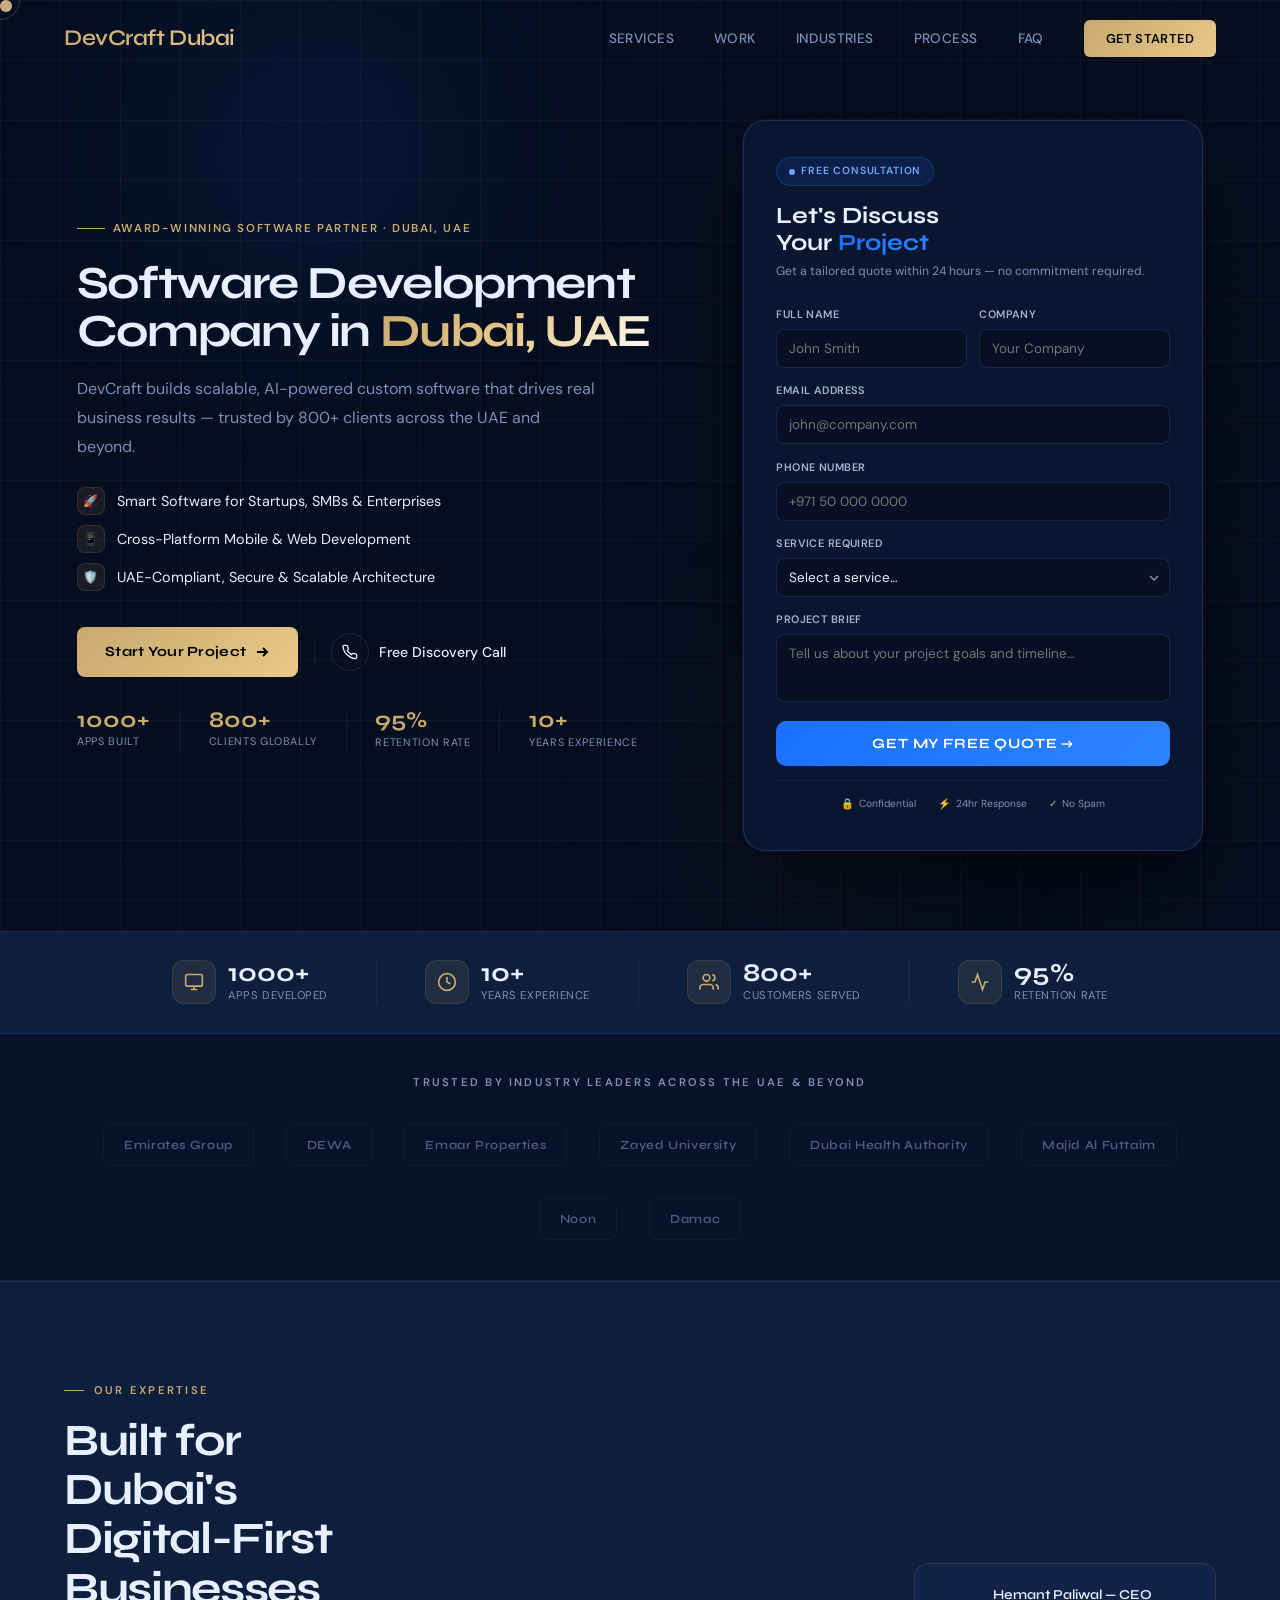
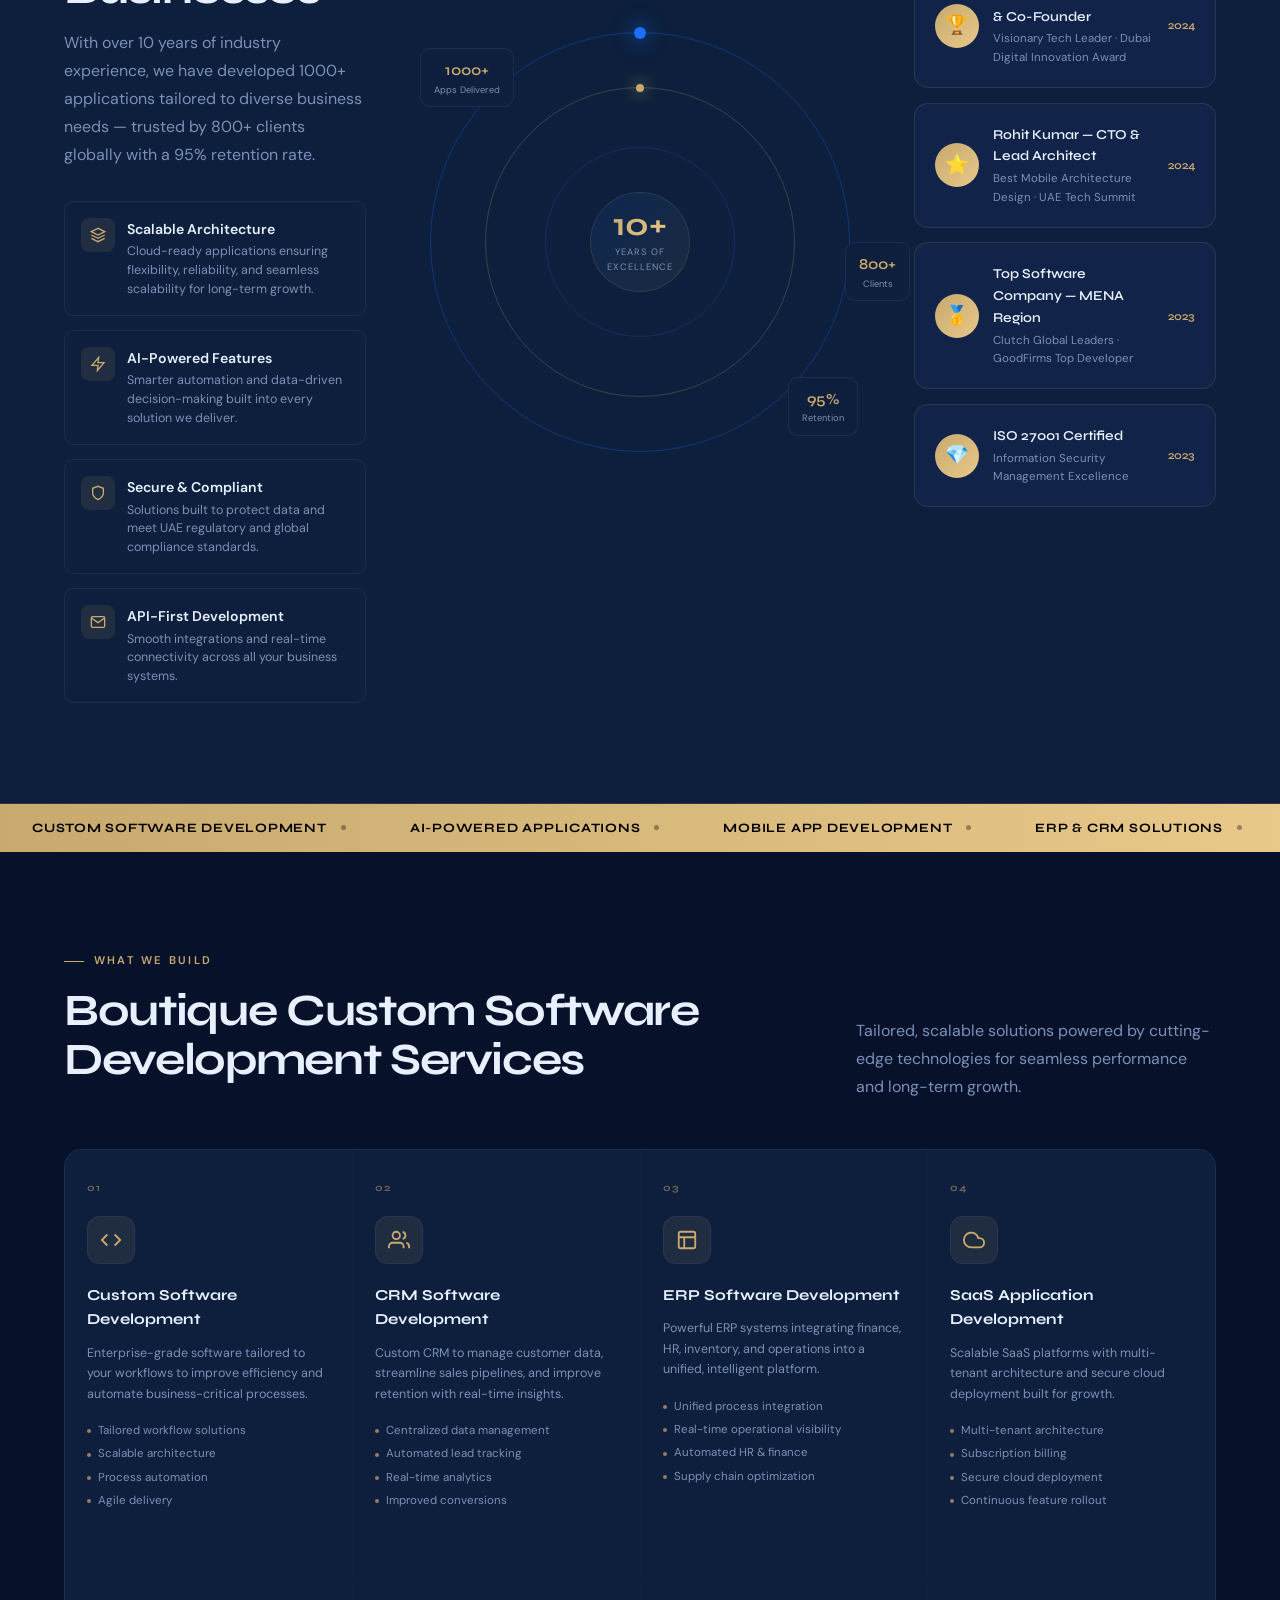
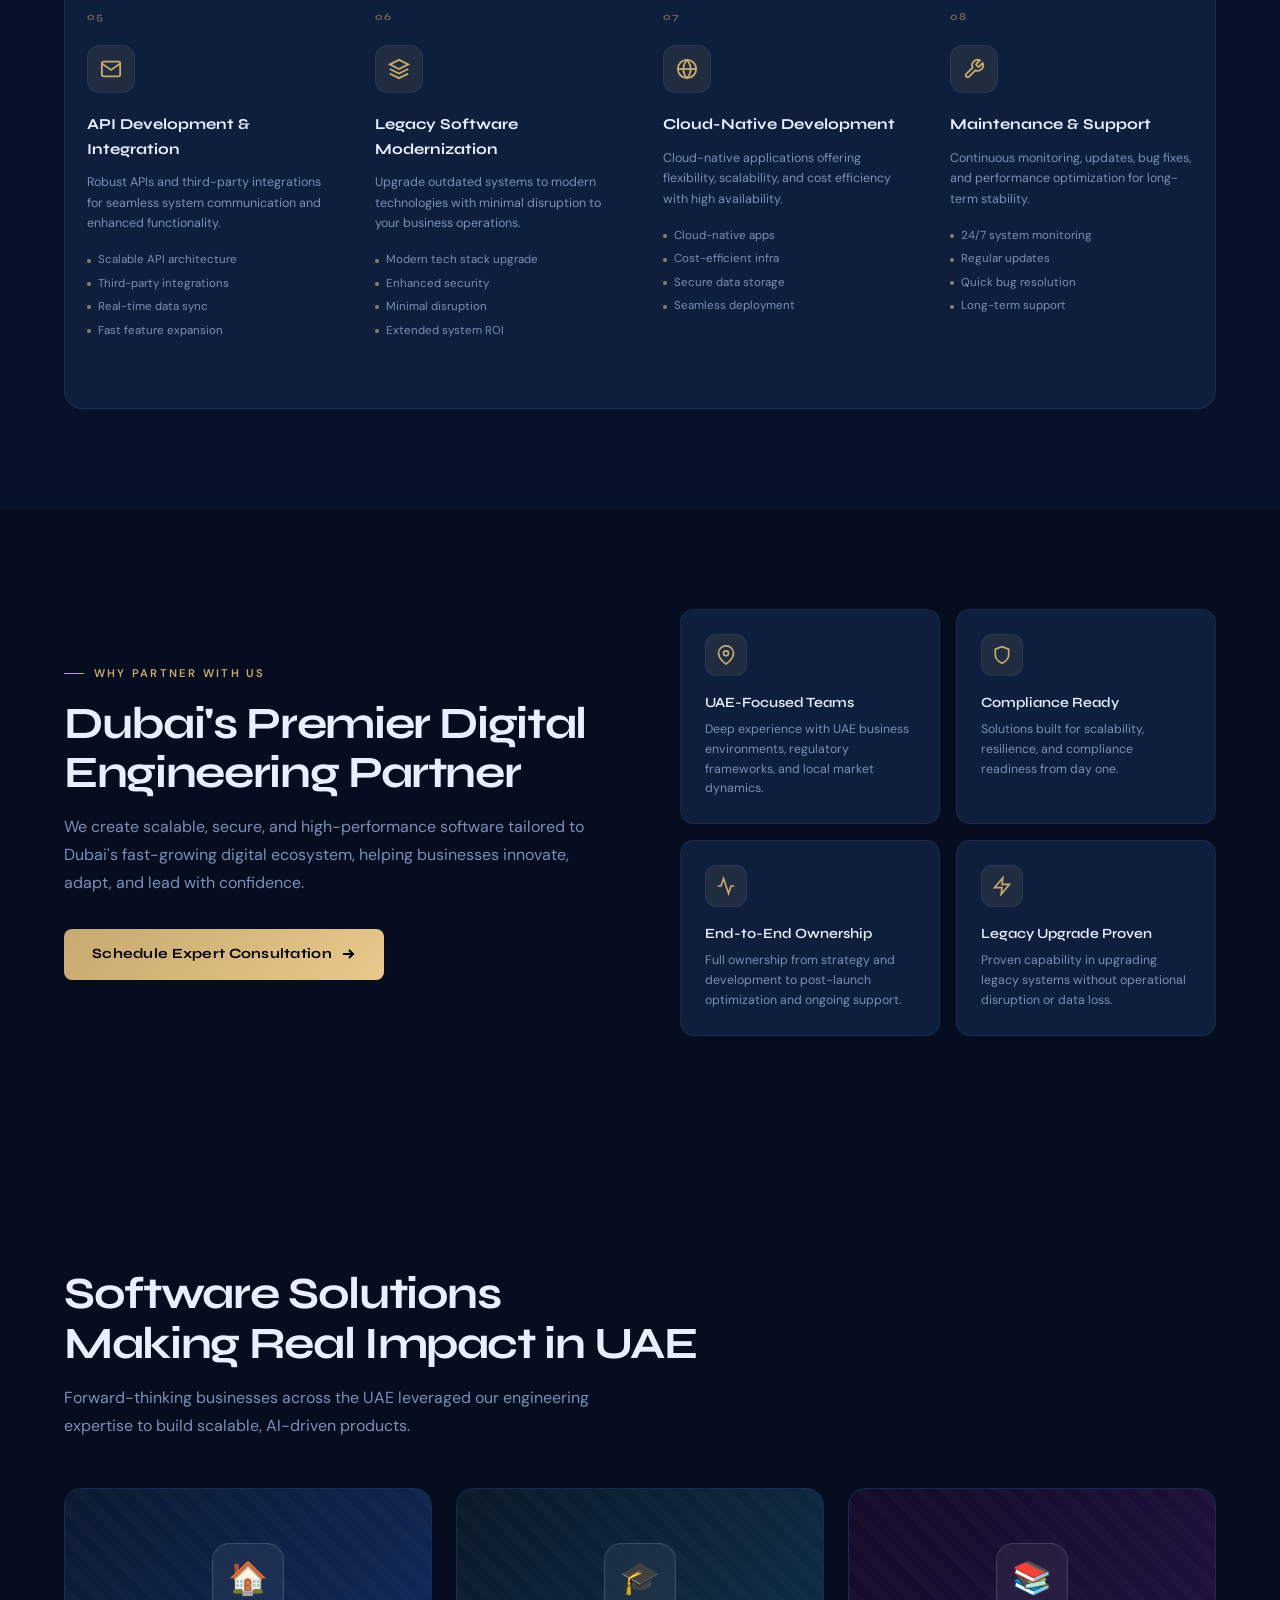
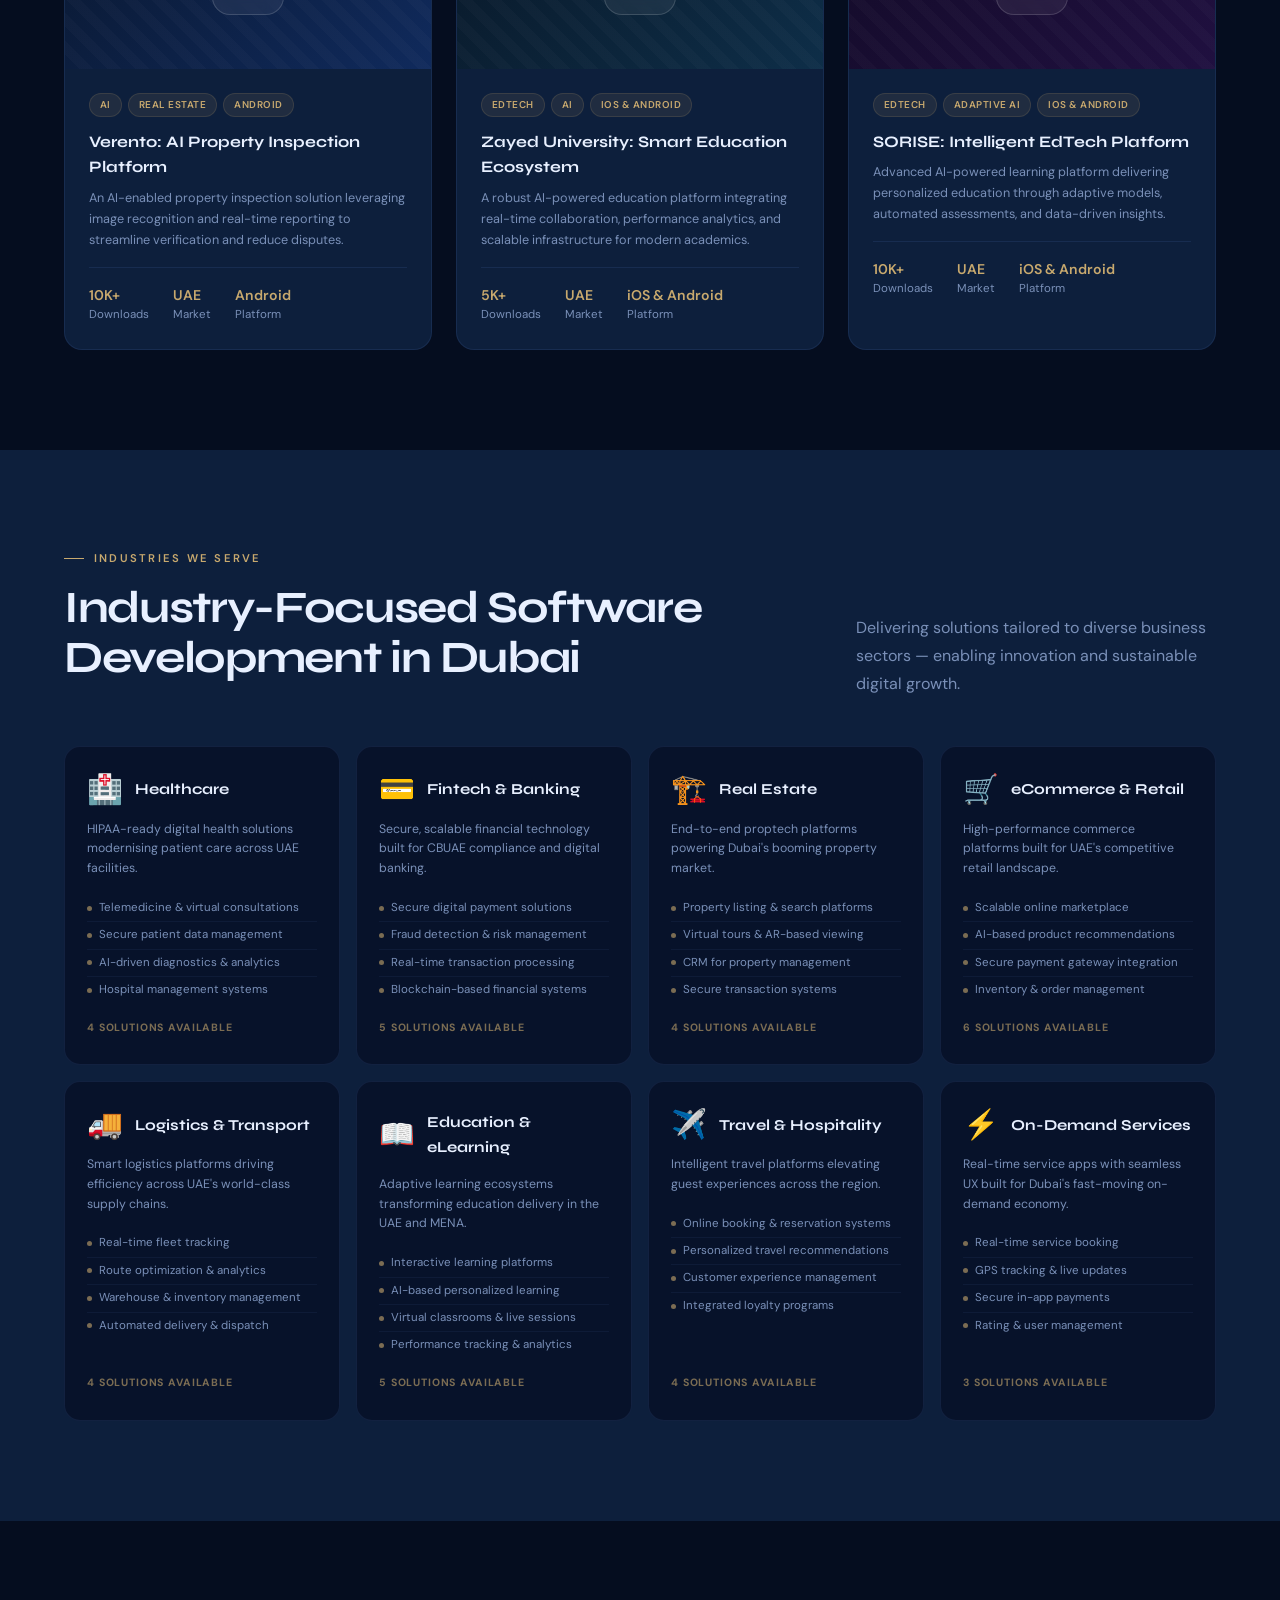
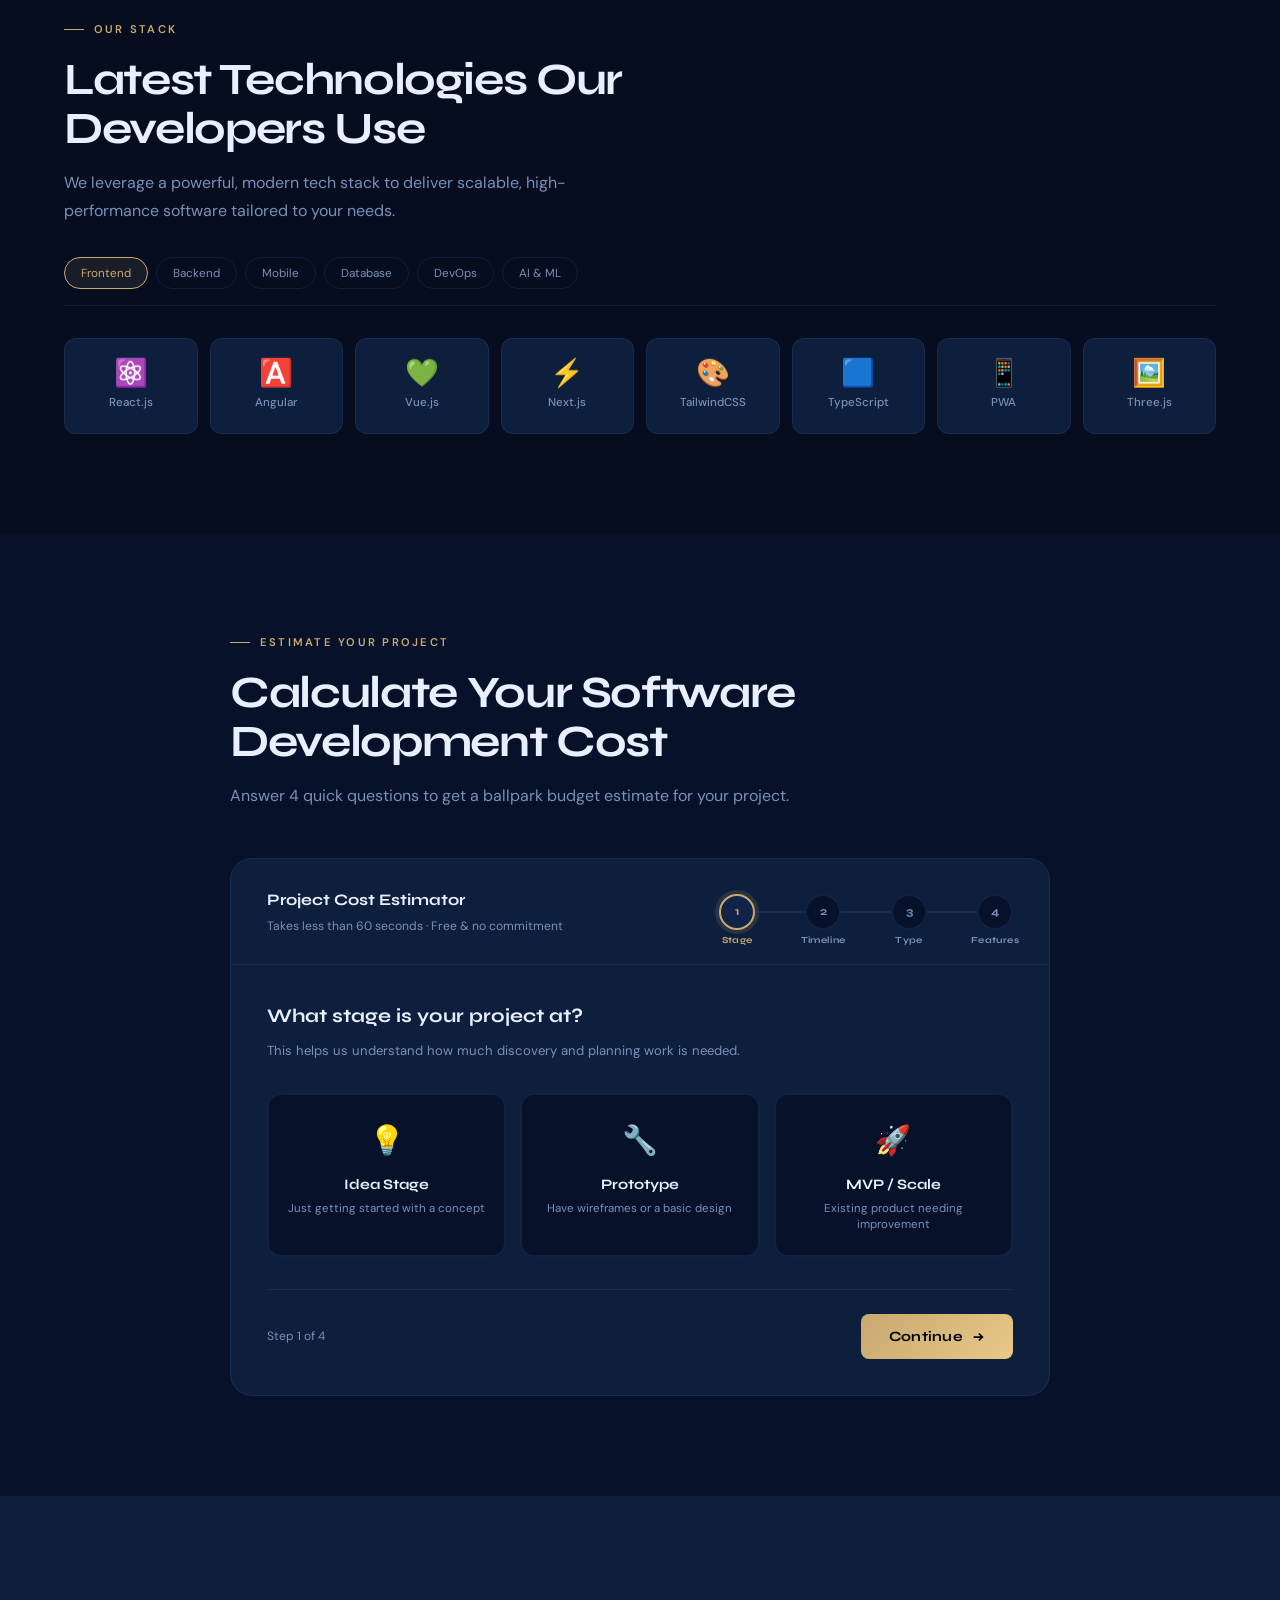
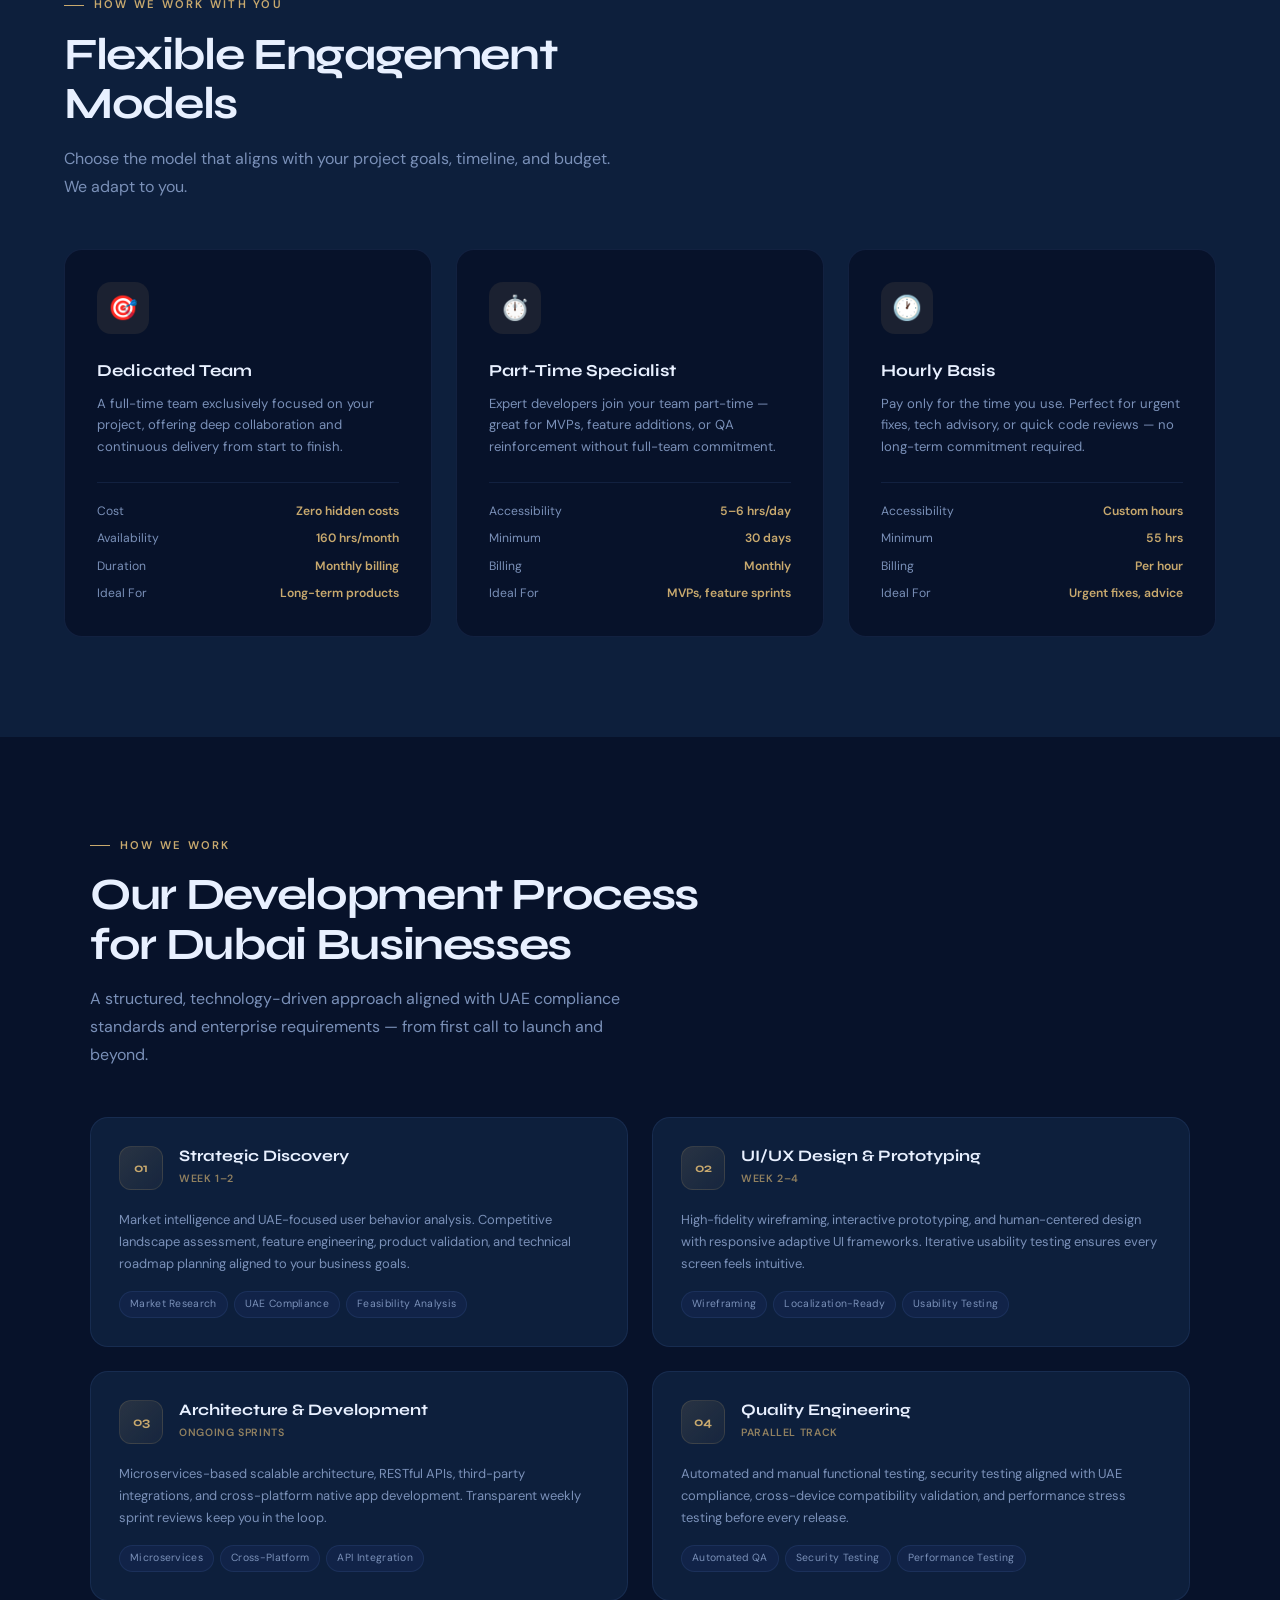
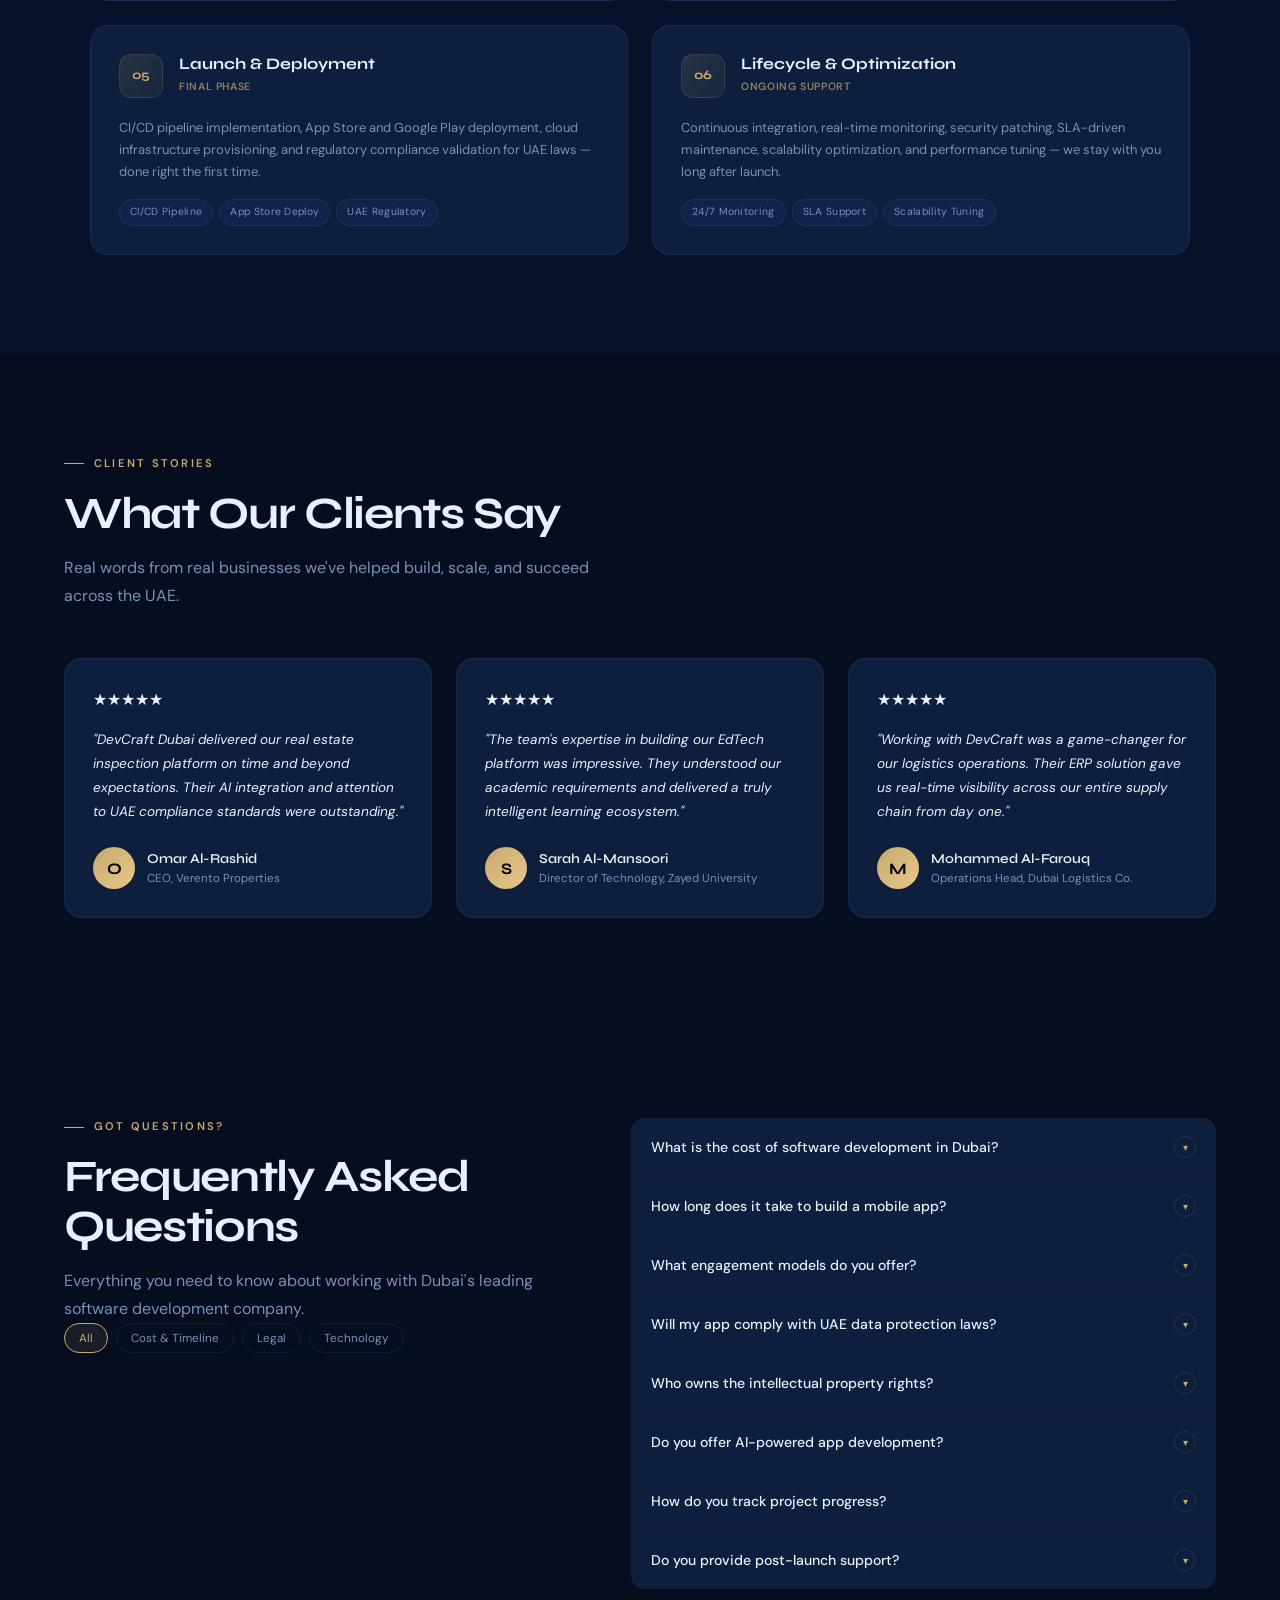
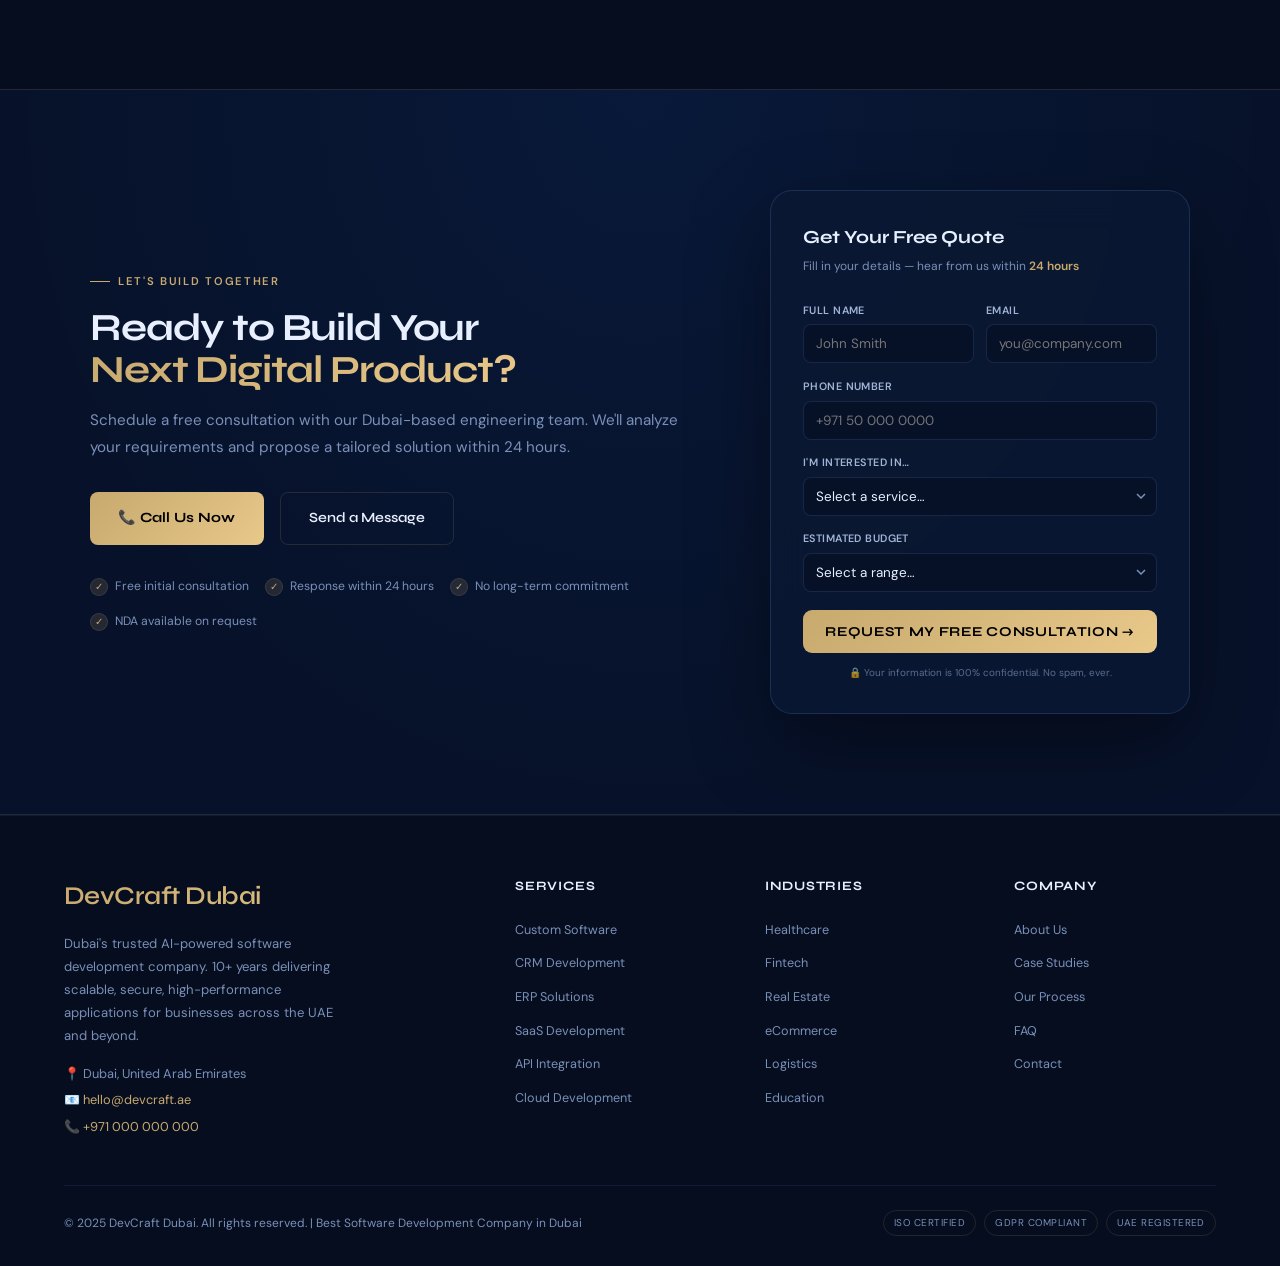
==== commit f6641adc: "Lighthouse error fixed" ====
--- a/index.html
+++ b/index.html
@@ -1,16 +1,15 @@
-<!DOCTYPE html>
-<html lang="en">
 <head>
 <meta charset="UTF-8">
 <meta name="viewport" content="width=device-width, initial-scale=1.0">
-<meta name="description" content="Best Software Development Company in Dubai. We build AI-powered, high-performance mobile applications tailored for Dubai's fast-evolving business ecosystem. 1000+ apps, 800+ clients, 95% retention.">
-<meta name="keywords" content="software development company Dubai, mobile app development Dubai, AI software Dubai, custom software Dubai, ERP CRM development UAE">
-<meta name="robots" content="index, follow">
+<meta name="description" content="Best Software Development Company in Dubai. We build AI-powered, high-performance mobile applications tailored for Dubai's fast-evolving business ecosystem.">
 <title>Best Software Development Company in Dubai | DevCraft</title>
-<script type="application/ld+json">{"@context":"https://schema.org","@type":"Organization","name":"DevCraft Dubai","description":"AI-powered software development company in Dubai with 10+ years of experience","address":{"@type":"PostalAddress","addressLocality":"Dubai","addressCountry":"AE"},"aggregateRating":{"@type":"AggregateRating","ratingValue":"4.9","reviewCount":"800"}}</script>
 <link rel="preconnect" href="https://fonts.googleapis.com">
 <link rel="preconnect" href="https://fonts.gstatic.com" crossorigin>
-<link href="https://fonts.googleapis.com/css2?family=Syne:wght@400;600;700;800&family=DM+Sans:ital,opsz,wght@0,9..40,300;0,9..40,400;0,9..40,500;1,9..40,300&display=swap" rel="stylesheet">
+<link rel="preload" as="style" href="https://fonts.googleapis.com/css2?family=Syne:wght@600;700;800&family=DM+Sans:wght@400;500;700&display=swap">
+<link rel="stylesheet" href="https://fonts.googleapis.com/css2?family=Syne:wght@600;700;800&family=DM+Sans:wght@400;500;700&display=swap" media="print" onload="this.media='all'">
+<noscript>
+  <link rel="stylesheet" href="https://fonts.googleapis.com/css2?family=Syne:wght@600;700;800&family=DM+Sans:wght@400;500;700&display=swap">
+</noscript>
 <link rel="stylesheet" href="style.css">
 </head>
 <body>
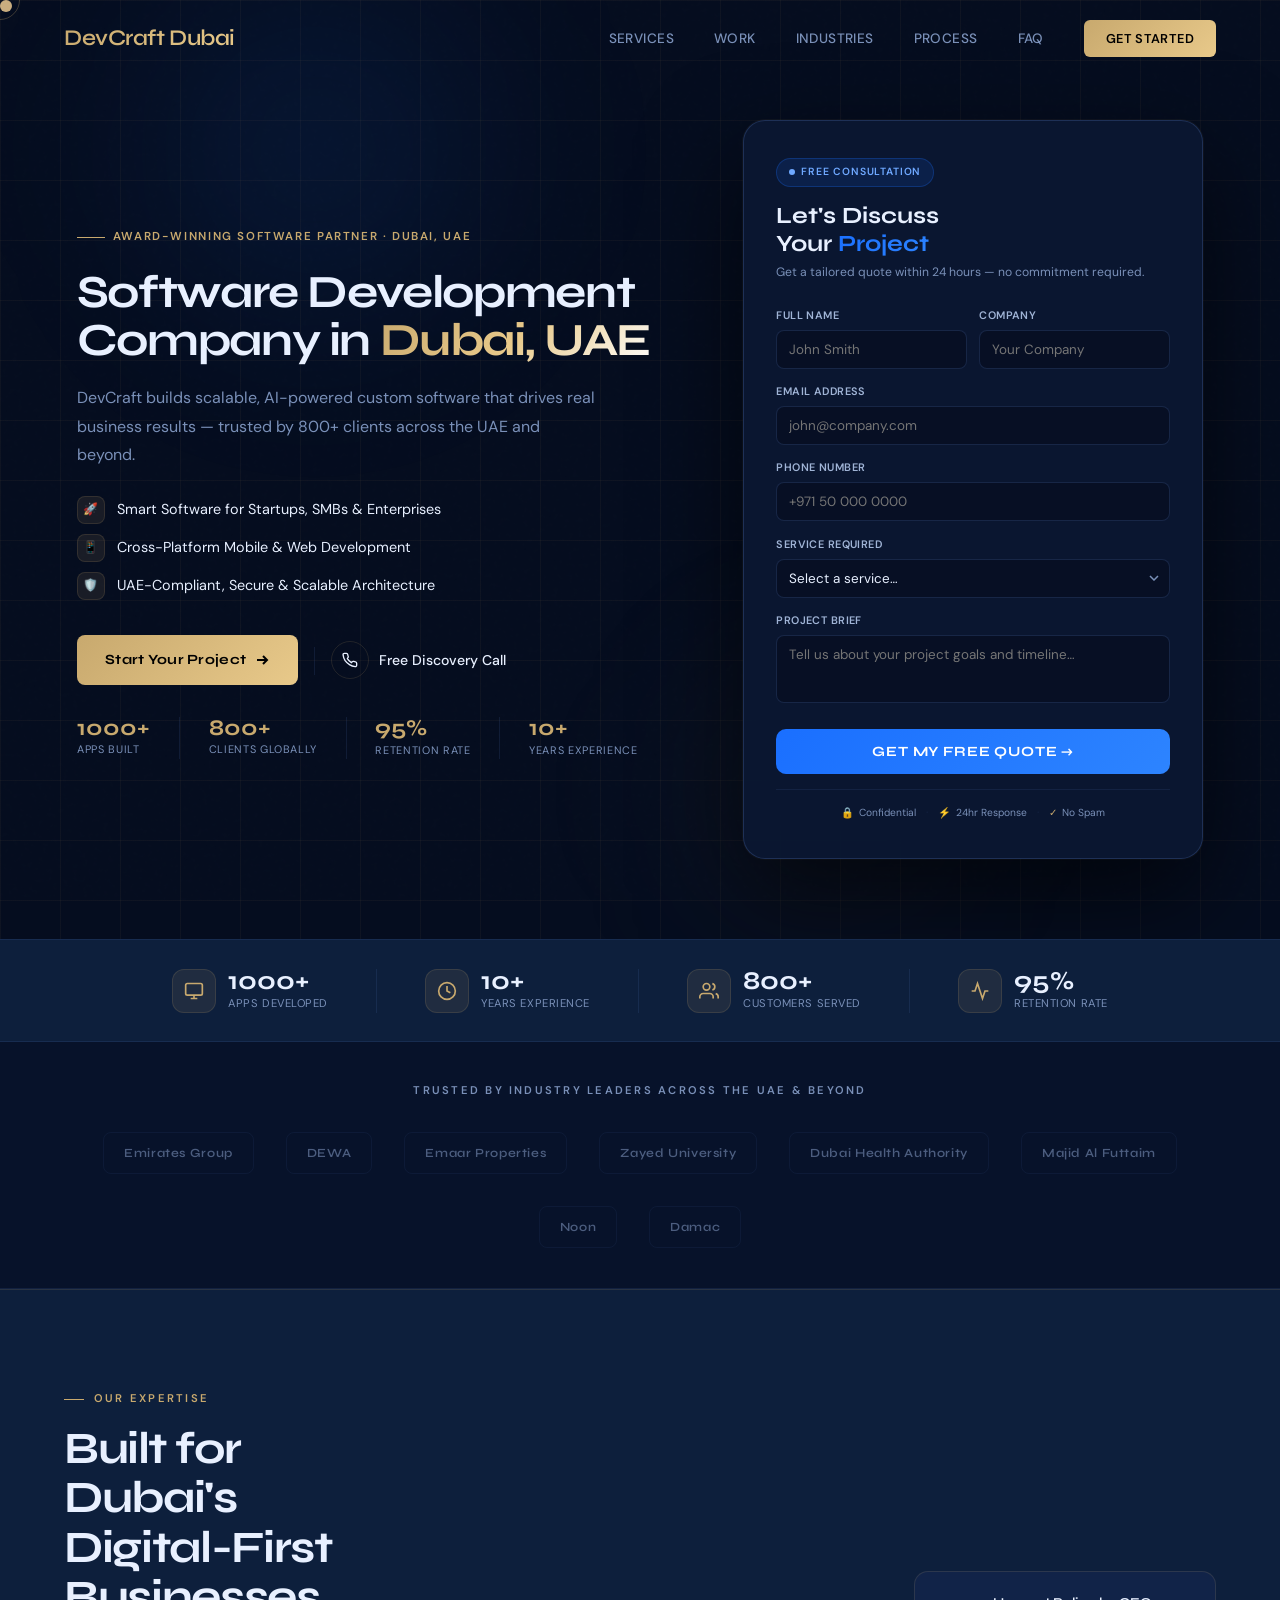
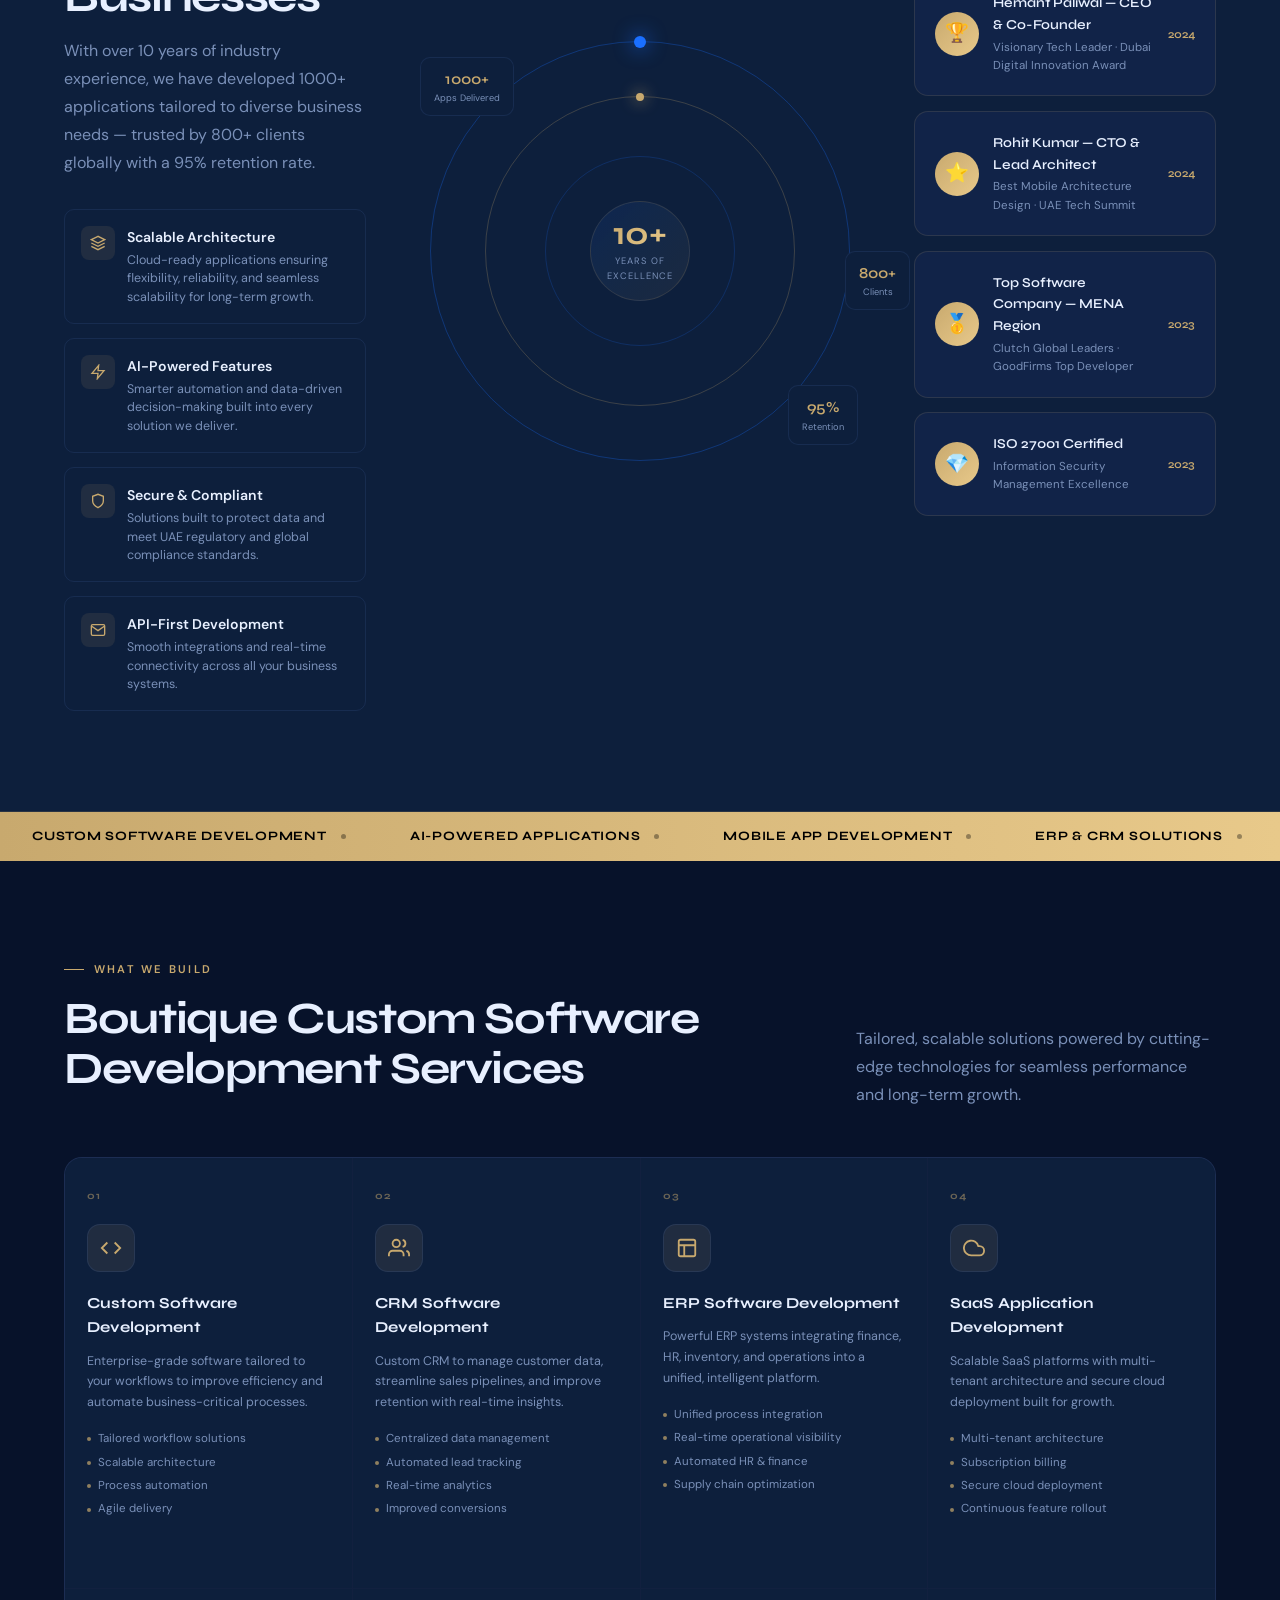
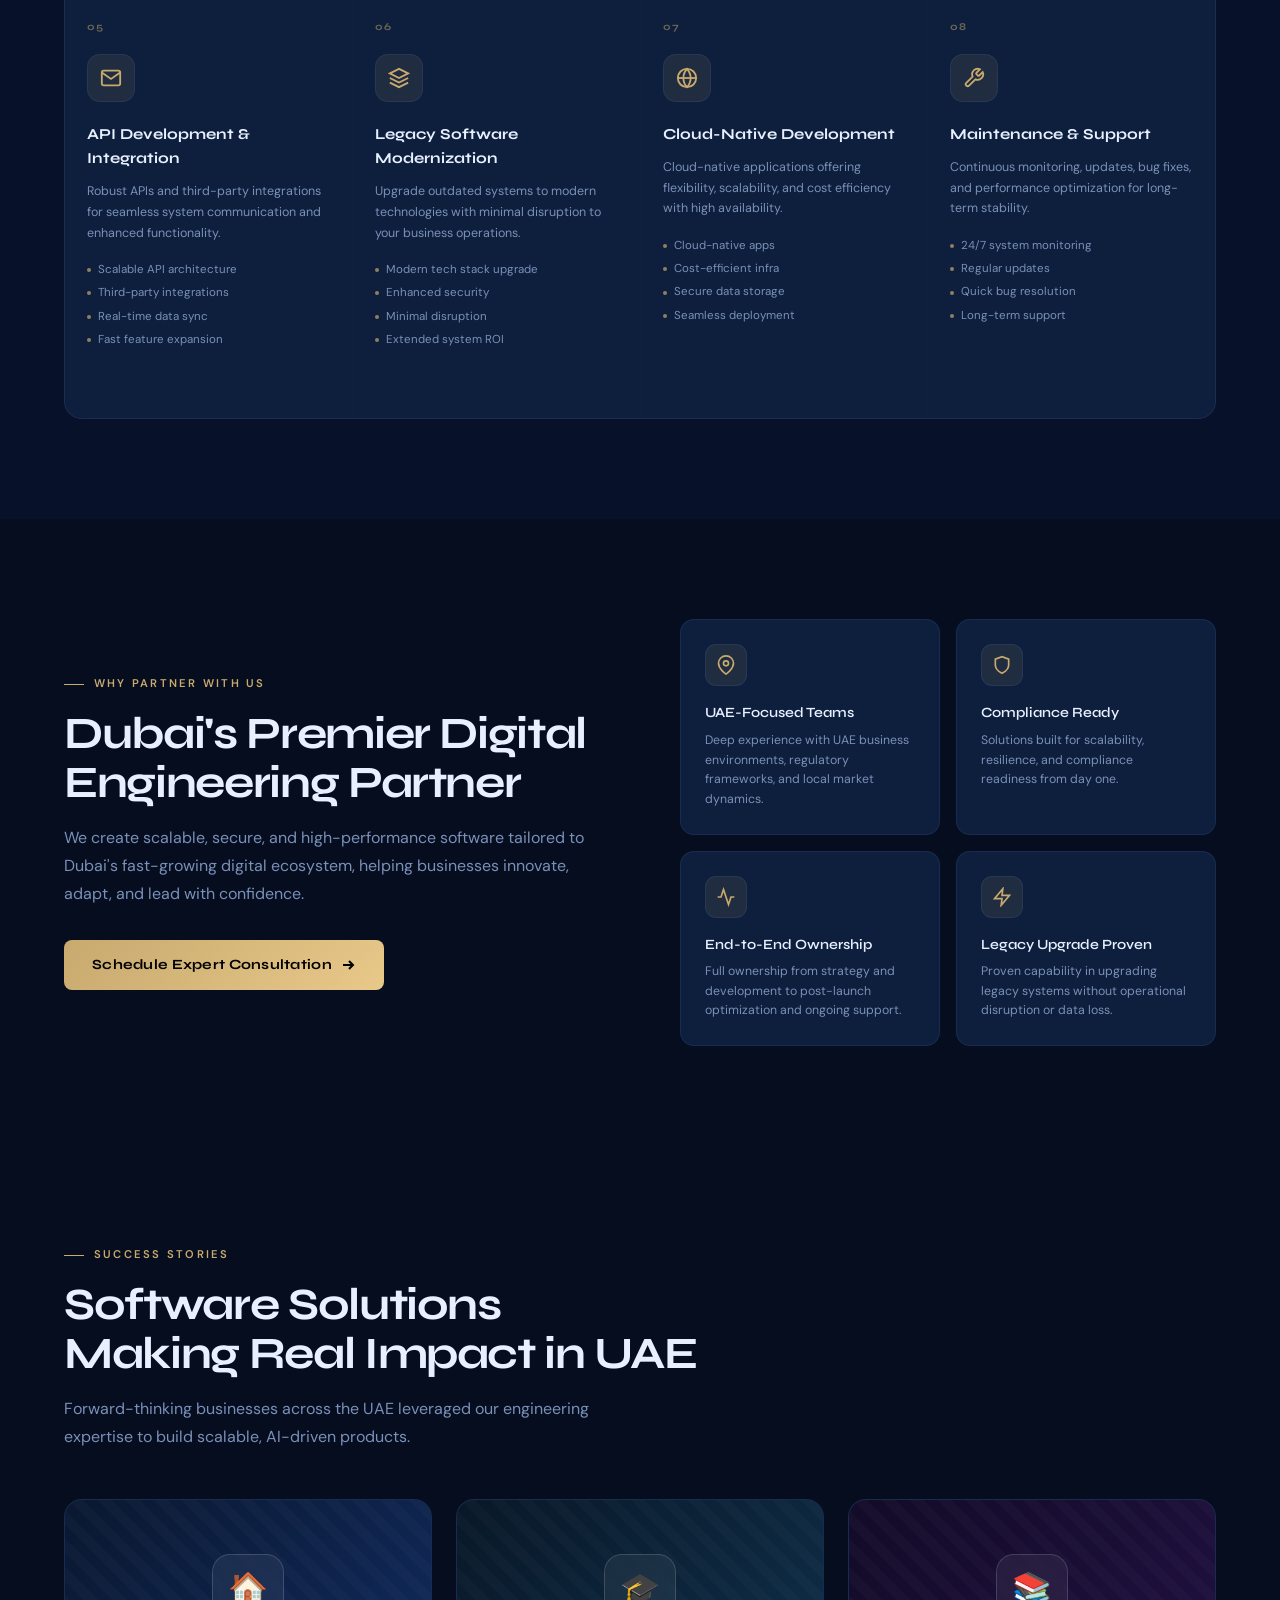
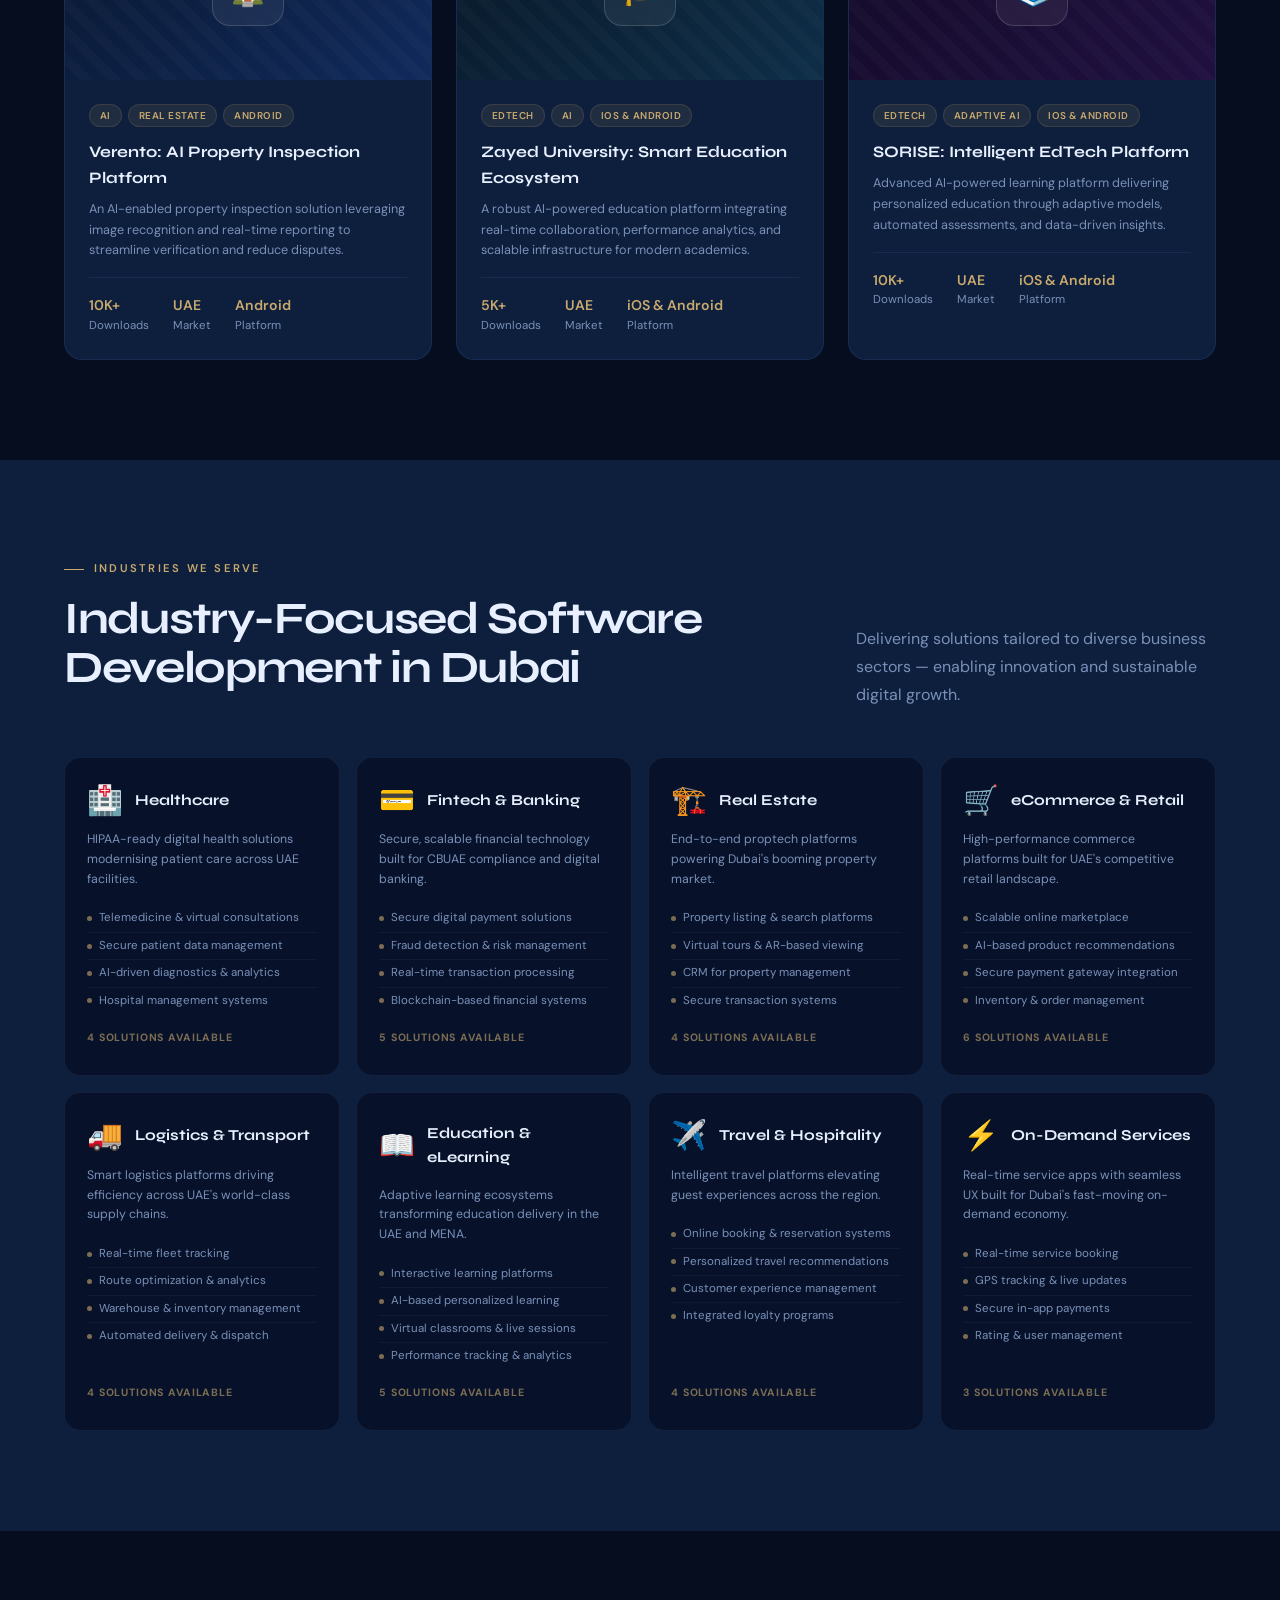
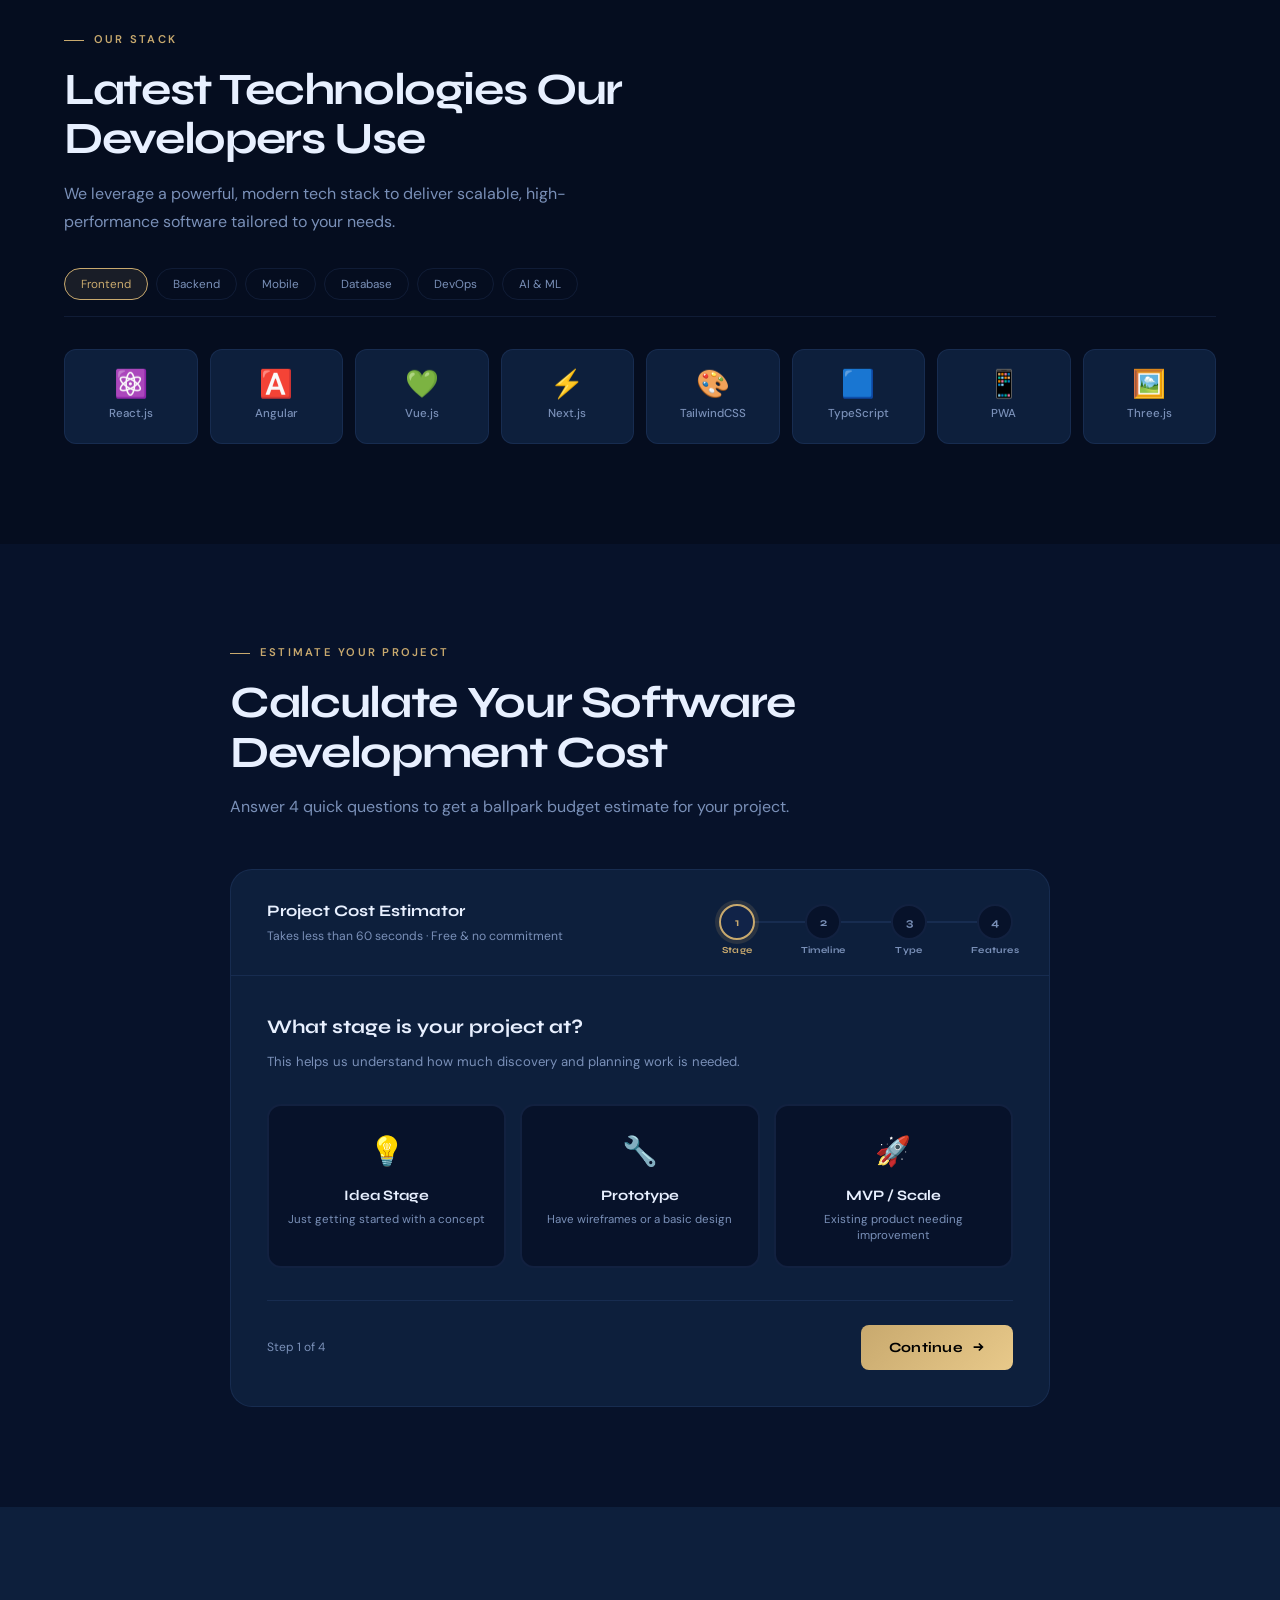
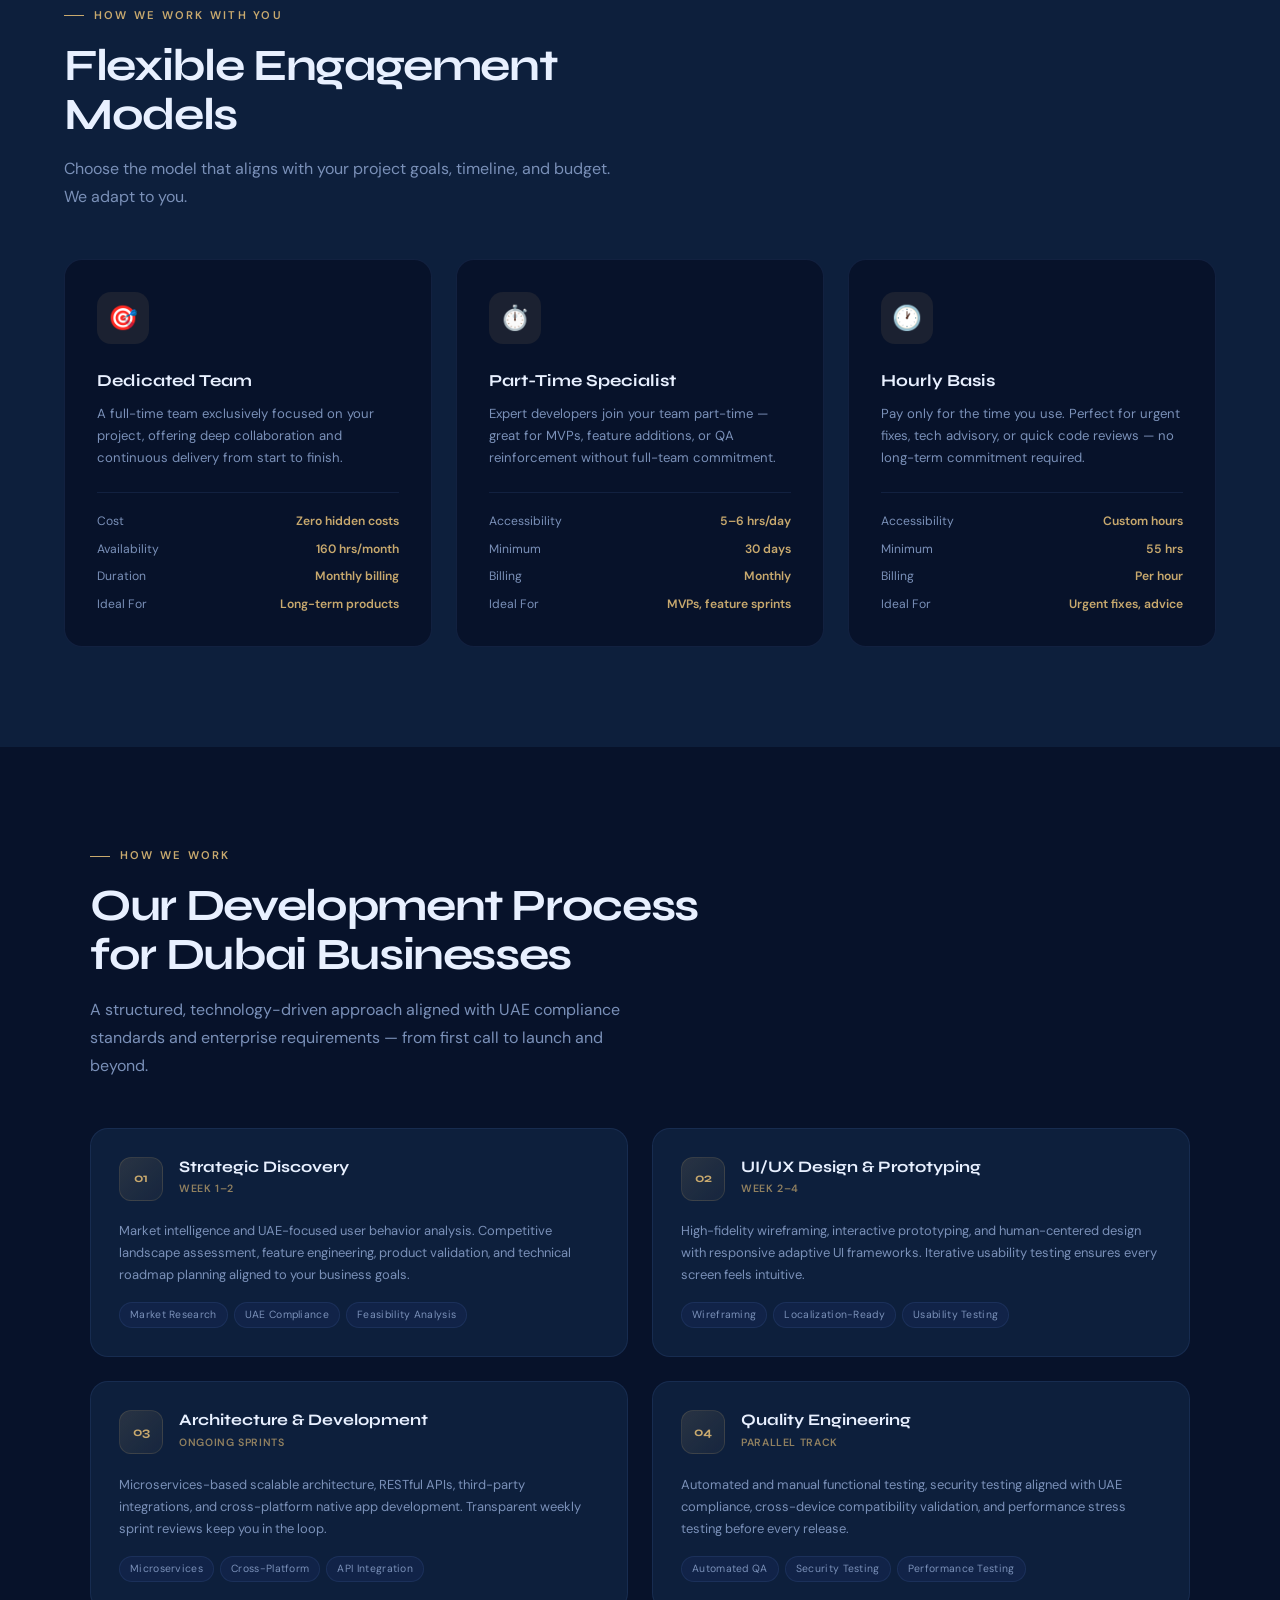
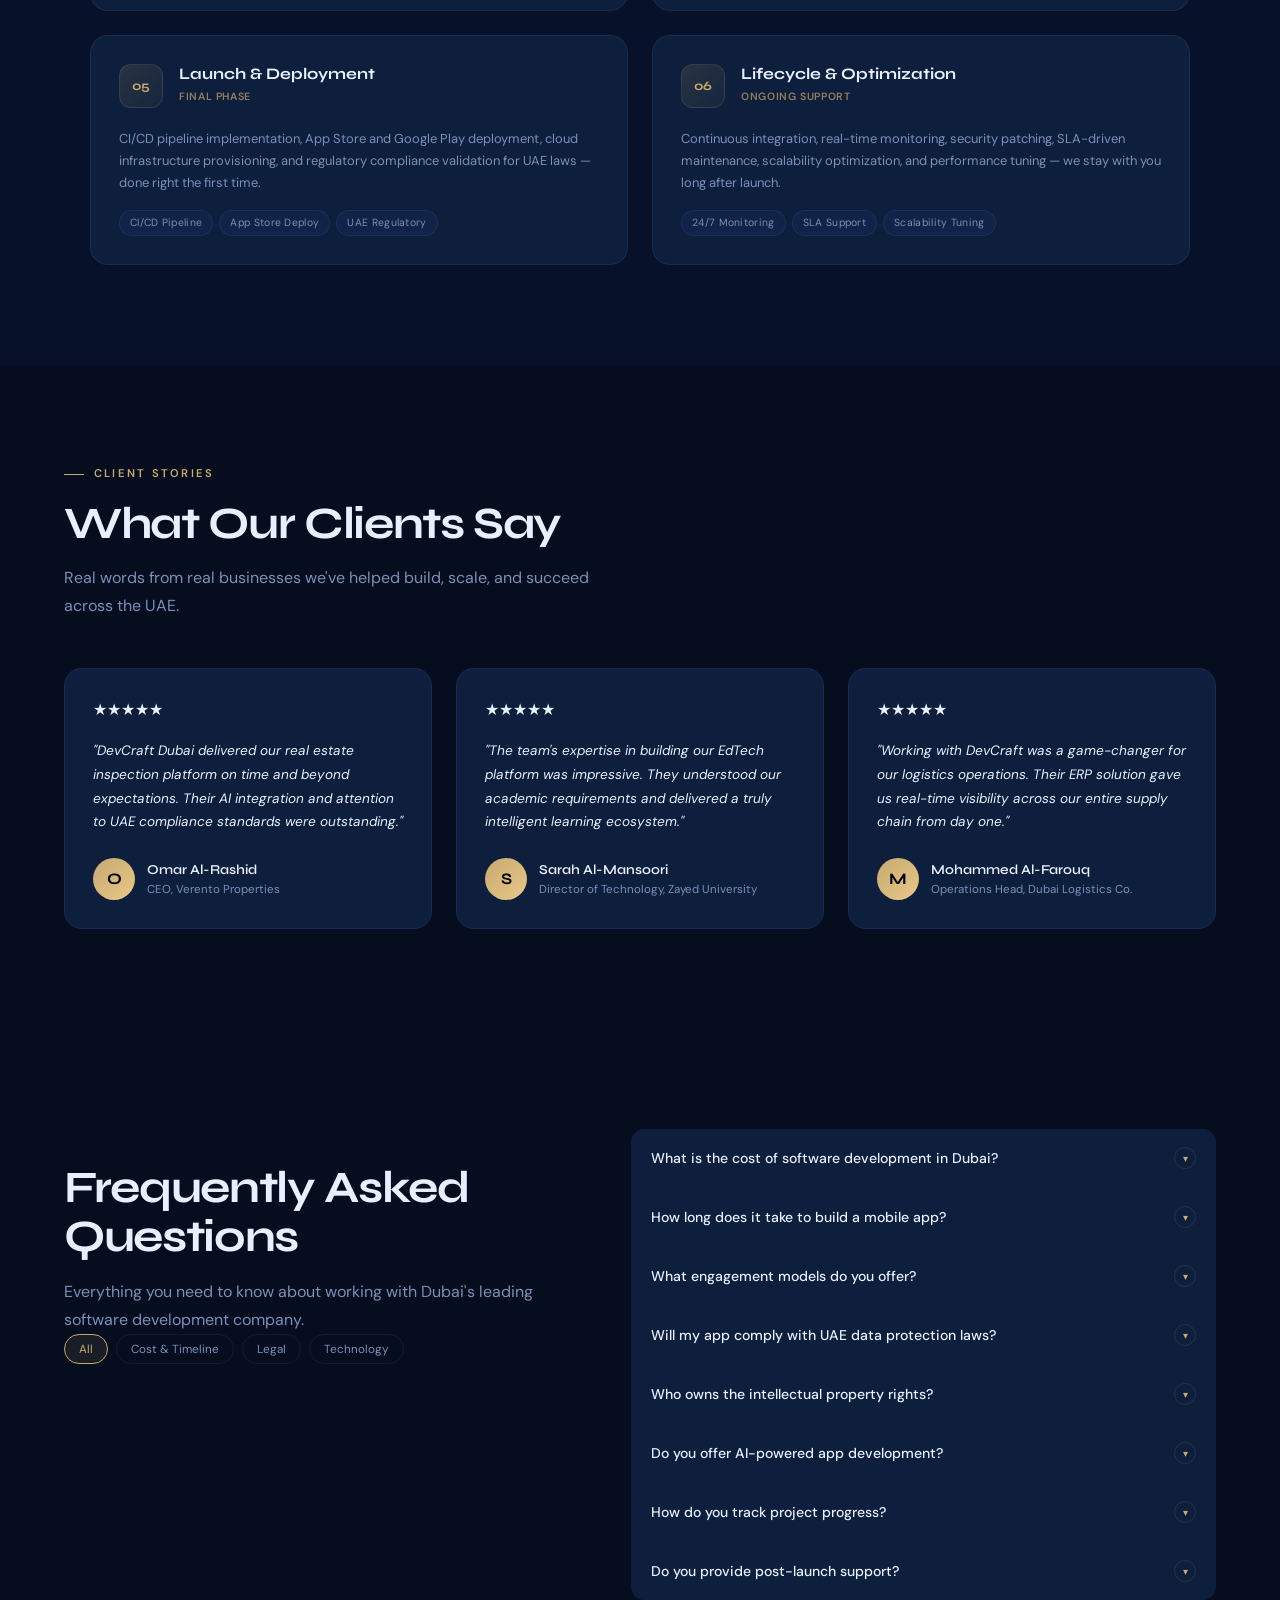
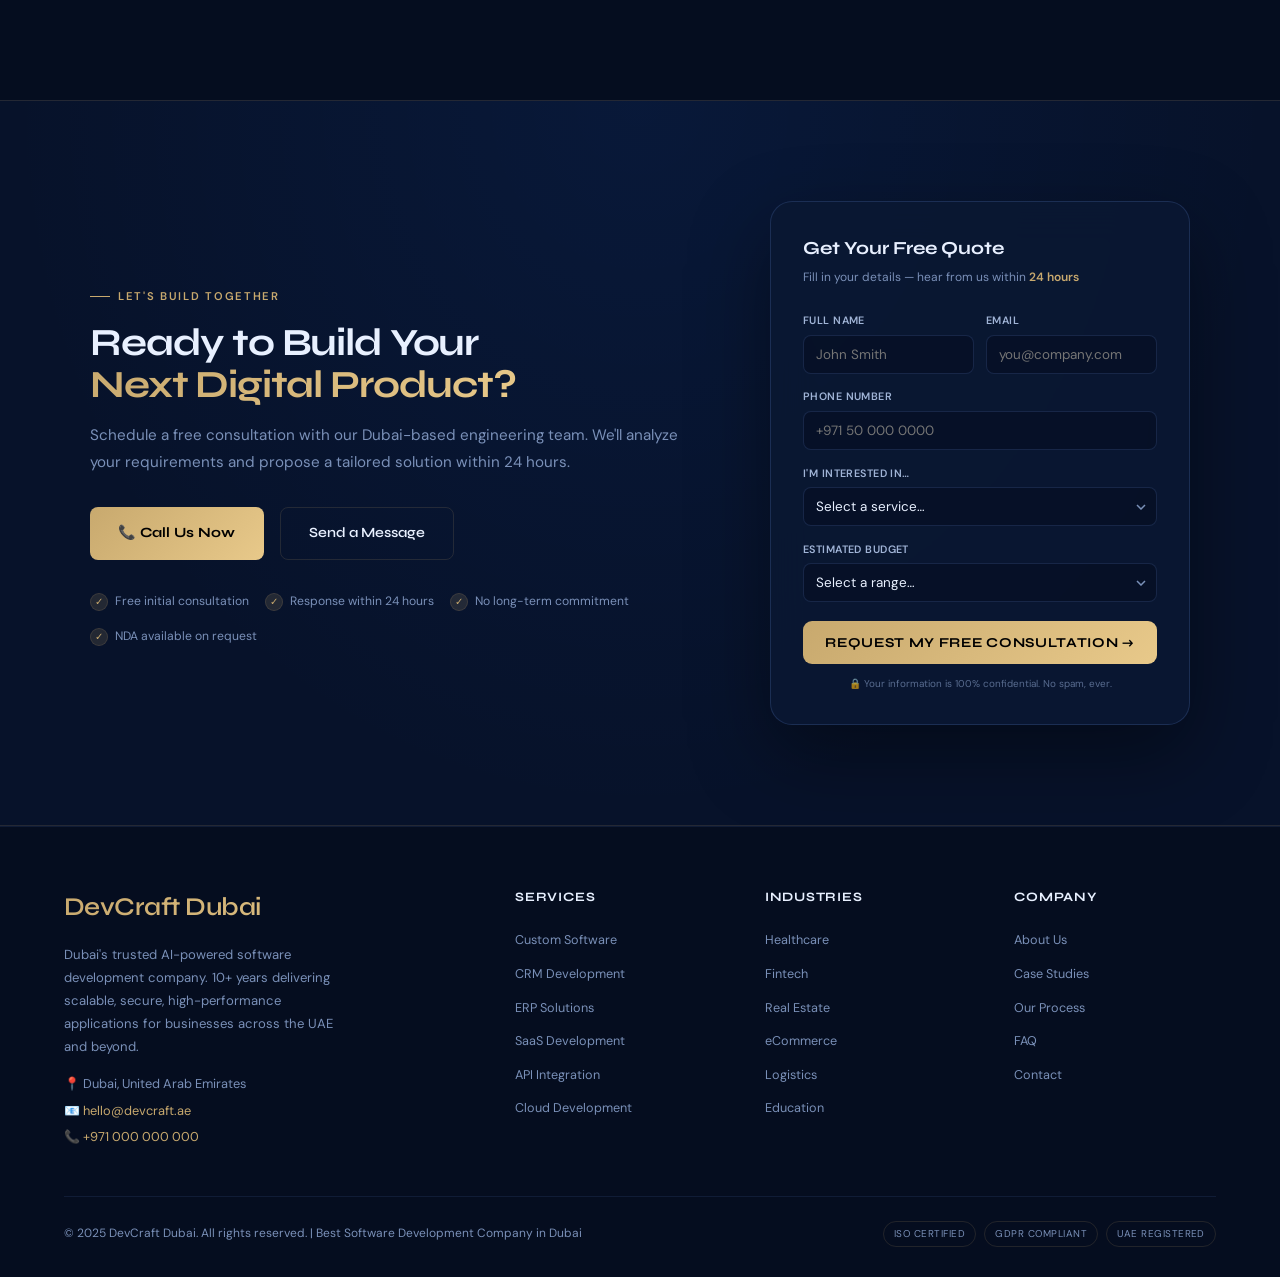
==== commit 82723da9: "Lighthouse error fixed" ====
--- a/index.html
+++ b/index.html
@@ -1,15 +1,16 @@
+<!DOCTYPE html>
+<html lang="en">
 <head>
 <meta charset="UTF-8">
 <meta name="viewport" content="width=device-width, initial-scale=1.0">
-<meta name="description" content="Best Software Development Company in Dubai. We build AI-powered, high-performance mobile applications tailored for Dubai's fast-evolving business ecosystem.">
+<meta name="description" content="Best Software Development Company in Dubai. We build AI-powered, high-performance mobile applications tailored for Dubai's fast-evolving business ecosystem. 1000+ apps, 800+ clients, 95% retention.">
+<meta name="keywords" content="software development company Dubai, mobile app development Dubai, AI software Dubai, custom software Dubai, ERP CRM development UAE">
+<meta name="robots" content="index, follow">
 <title>Best Software Development Company in Dubai | DevCraft</title>
+<script type="application/ld+json">{"@context":"https://schema.org","@type":"Organization","name":"DevCraft Dubai","description":"AI-powered software development company in Dubai with 10+ years of experience","address":{"@type":"PostalAddress","addressLocality":"Dubai","addressCountry":"AE"},"aggregateRating":{"@type":"AggregateRating","ratingValue":"4.9","reviewCount":"800"}}</script>
 <link rel="preconnect" href="https://fonts.googleapis.com">
 <link rel="preconnect" href="https://fonts.gstatic.com" crossorigin>
-<link rel="preload" as="style" href="https://fonts.googleapis.com/css2?family=Syne:wght@600;700;800&family=DM+Sans:wght@400;500;700&display=swap">
-<link rel="stylesheet" href="https://fonts.googleapis.com/css2?family=Syne:wght@600;700;800&family=DM+Sans:wght@400;500;700&display=swap" media="print" onload="this.media='all'">
-<noscript>
-  <link rel="stylesheet" href="https://fonts.googleapis.com/css2?family=Syne:wght@600;700;800&family=DM+Sans:wght@400;500;700&display=swap">
-</noscript>
+<link href="https://fonts.googleapis.com/css2?family=Syne:wght@400;600;700;800&family=DM+Sans:ital,opsz,wght@0,9..40,300;0,9..40,400;0,9..40,500;1,9..40,300&display=swap" rel="stylesheet">
 <link rel="stylesheet" href="style.css">
 </head>
 <body>
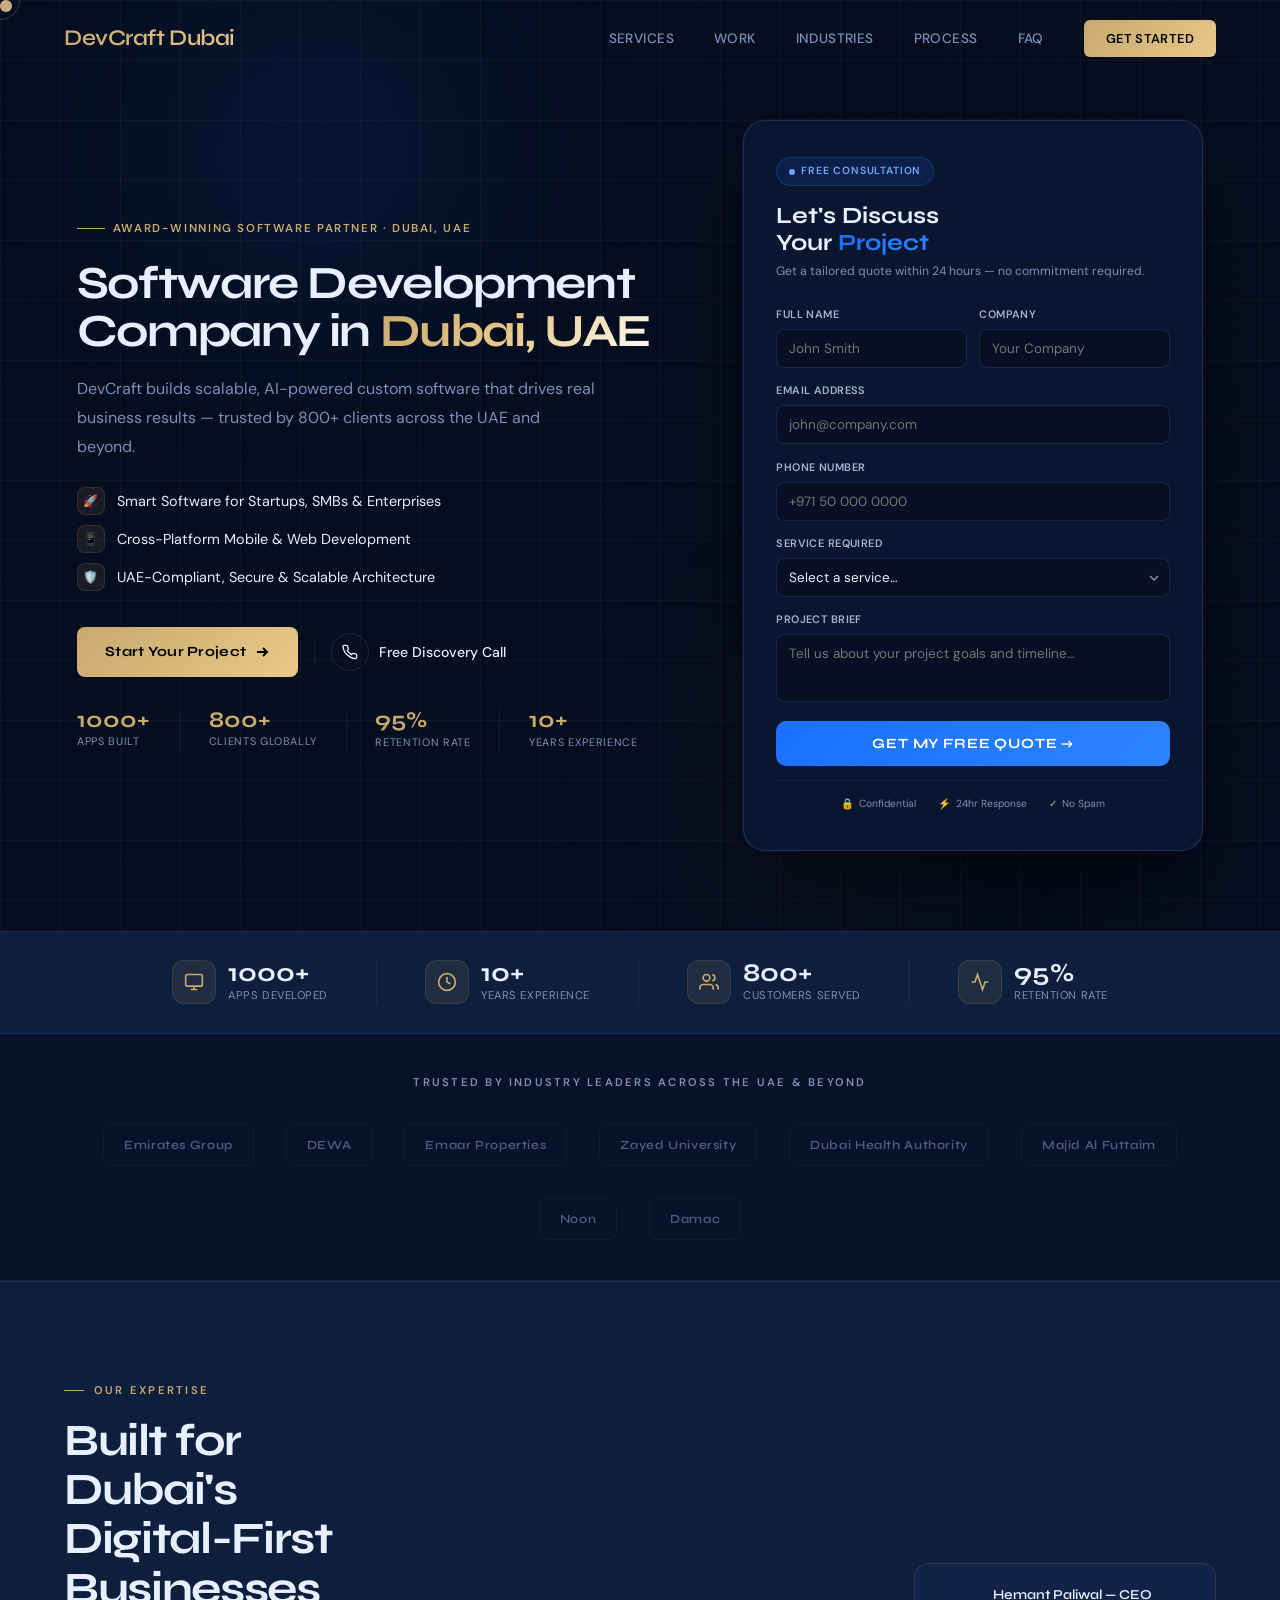
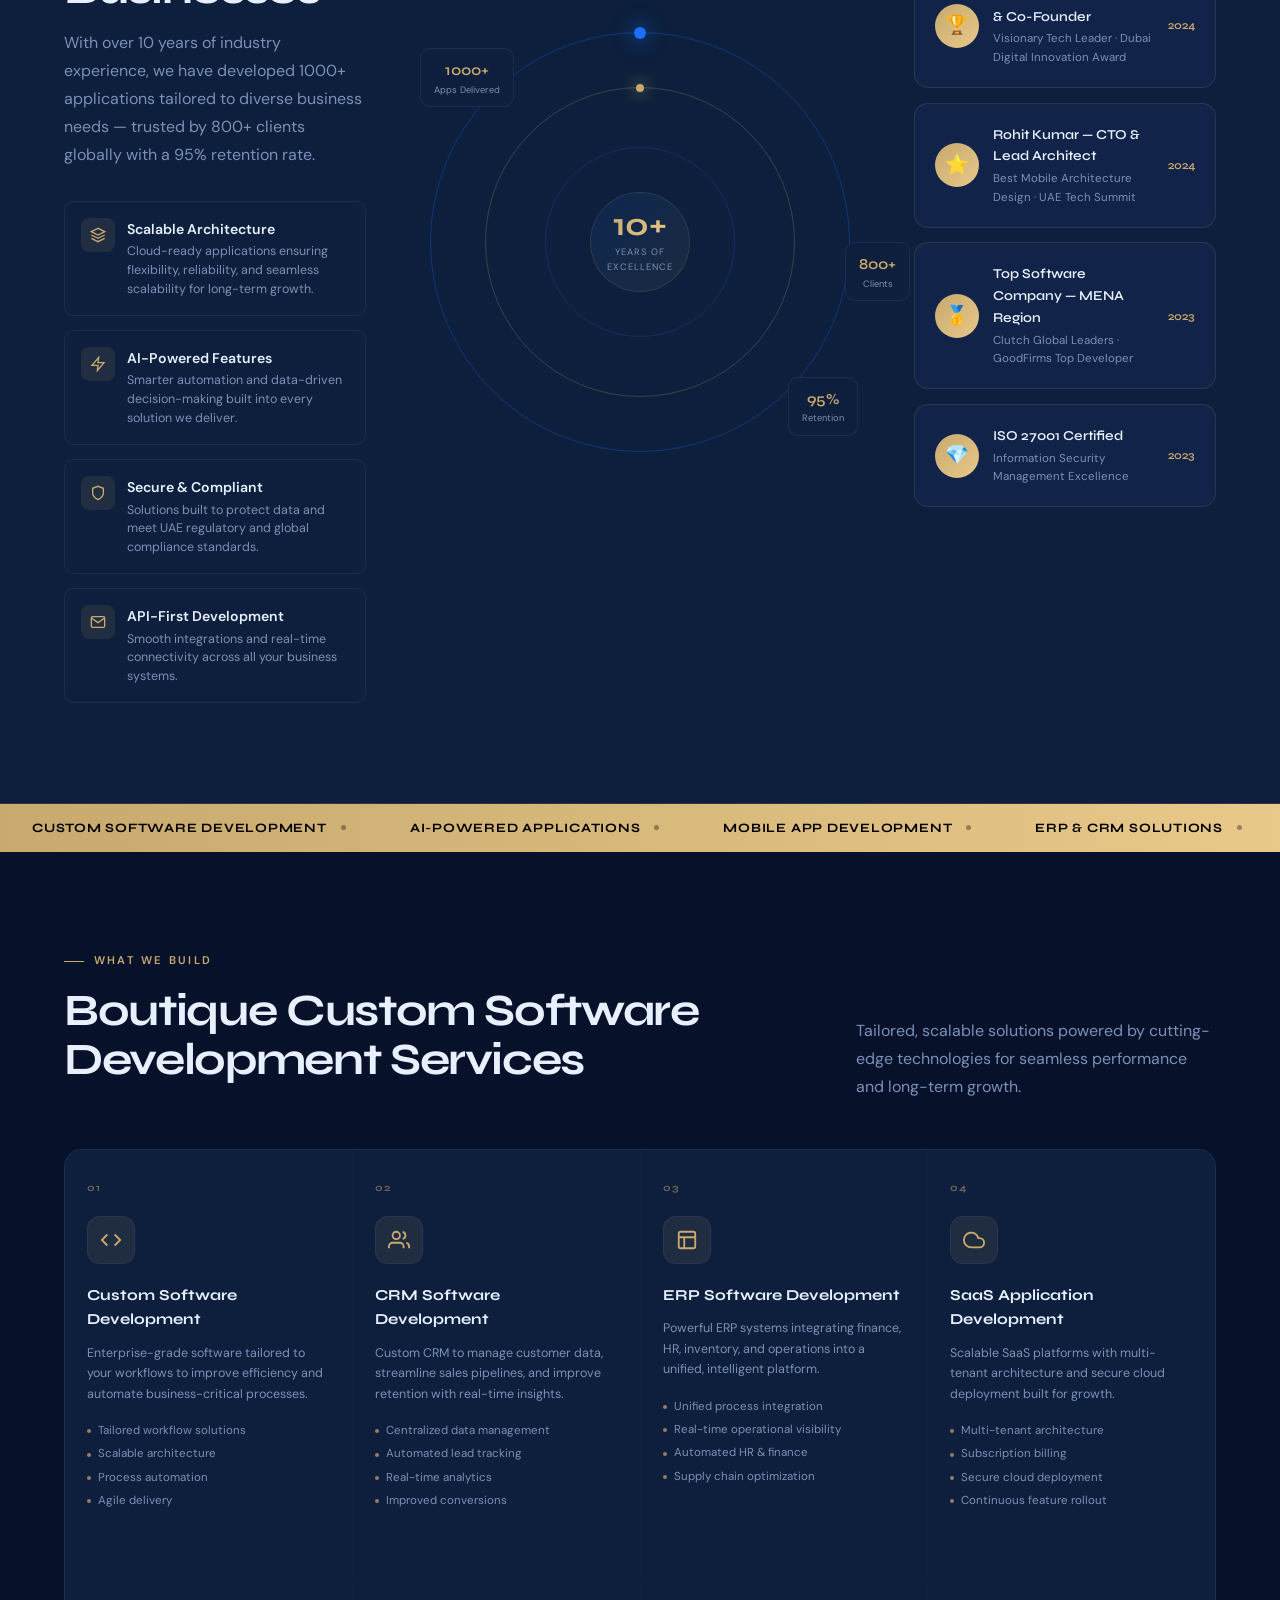
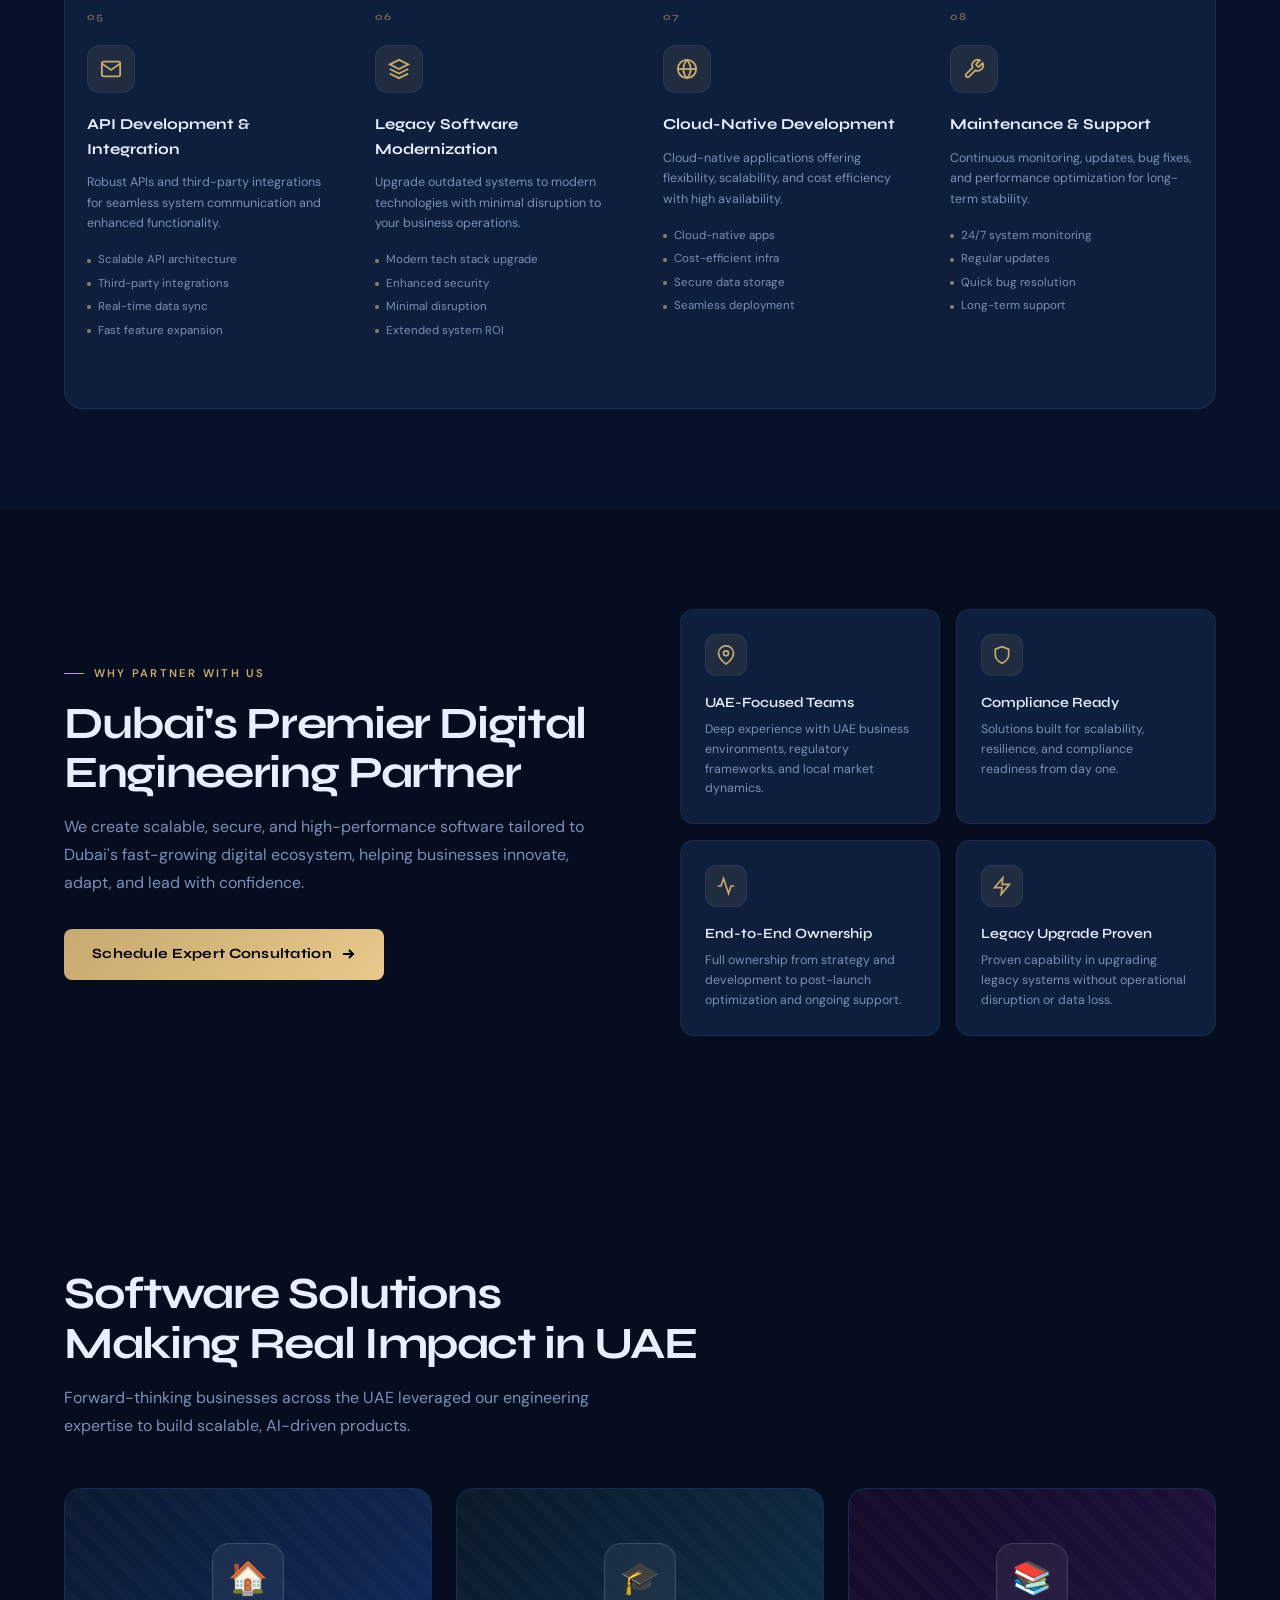
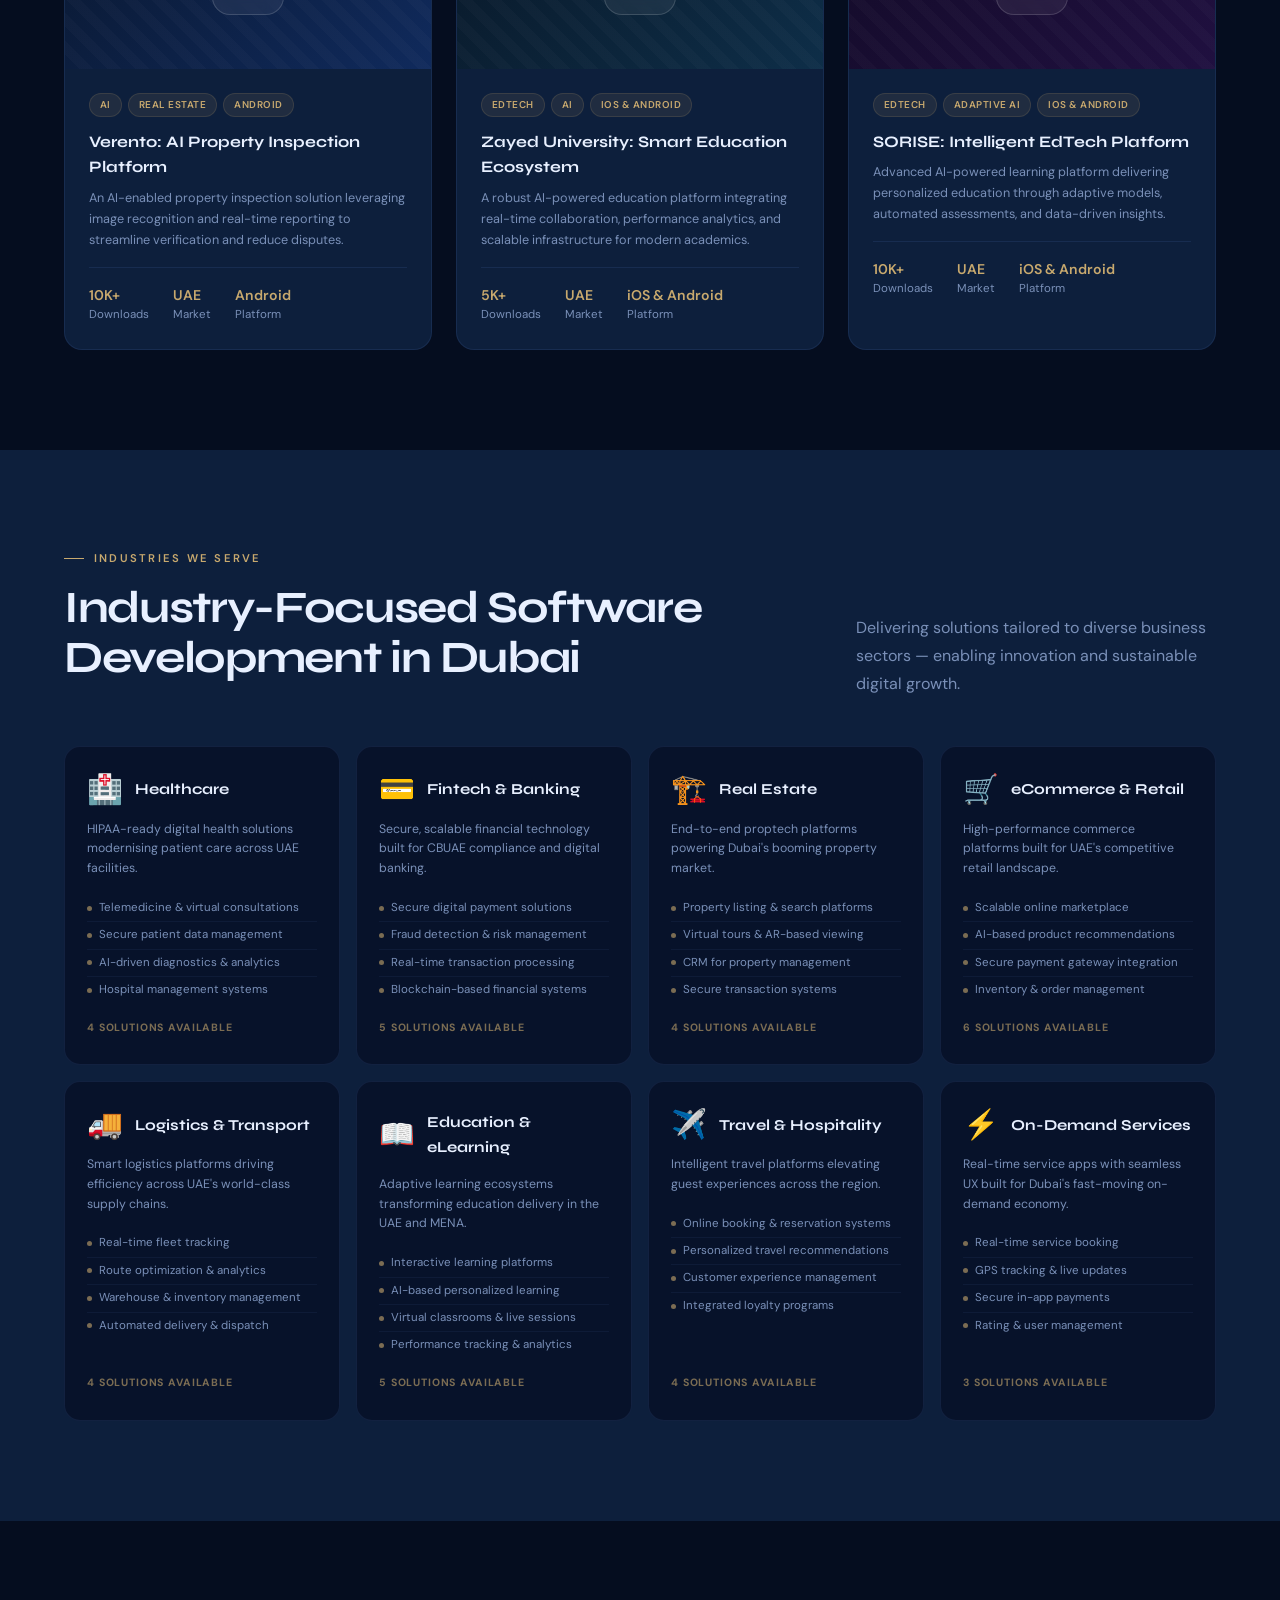
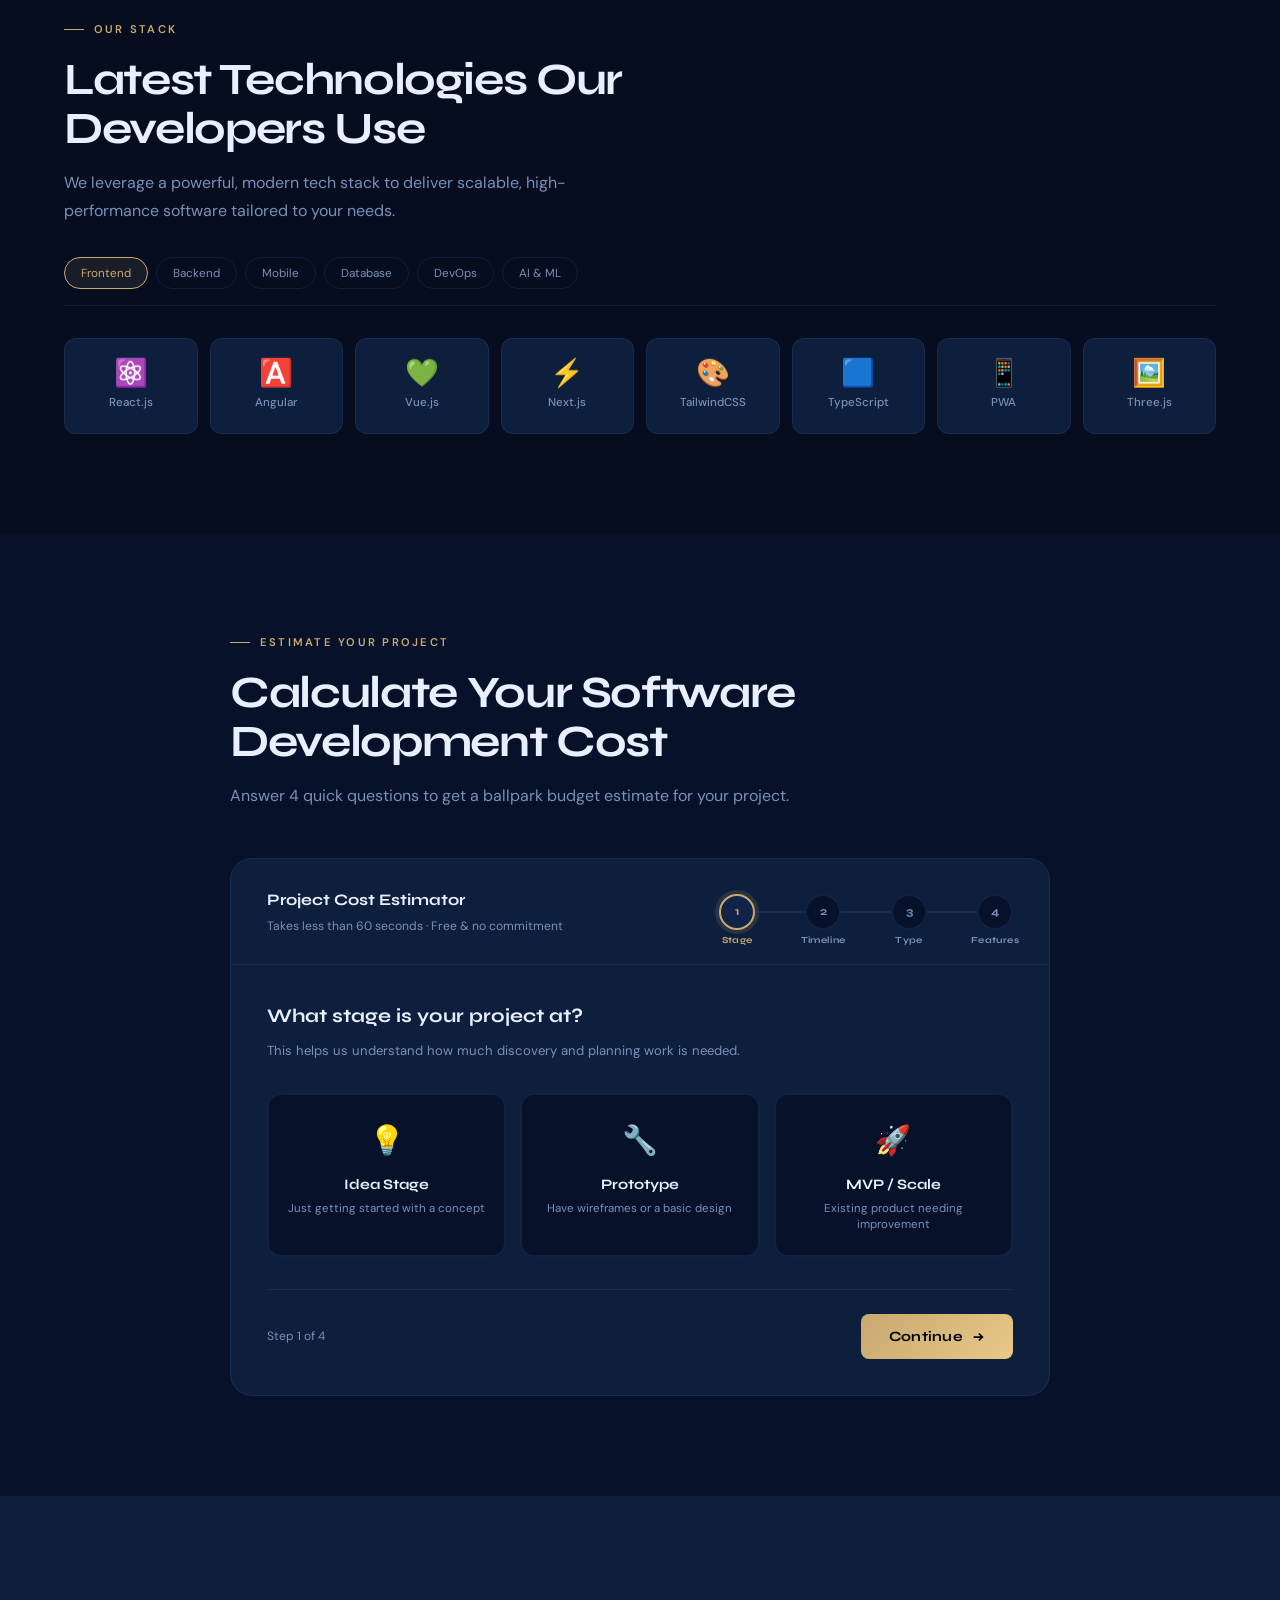
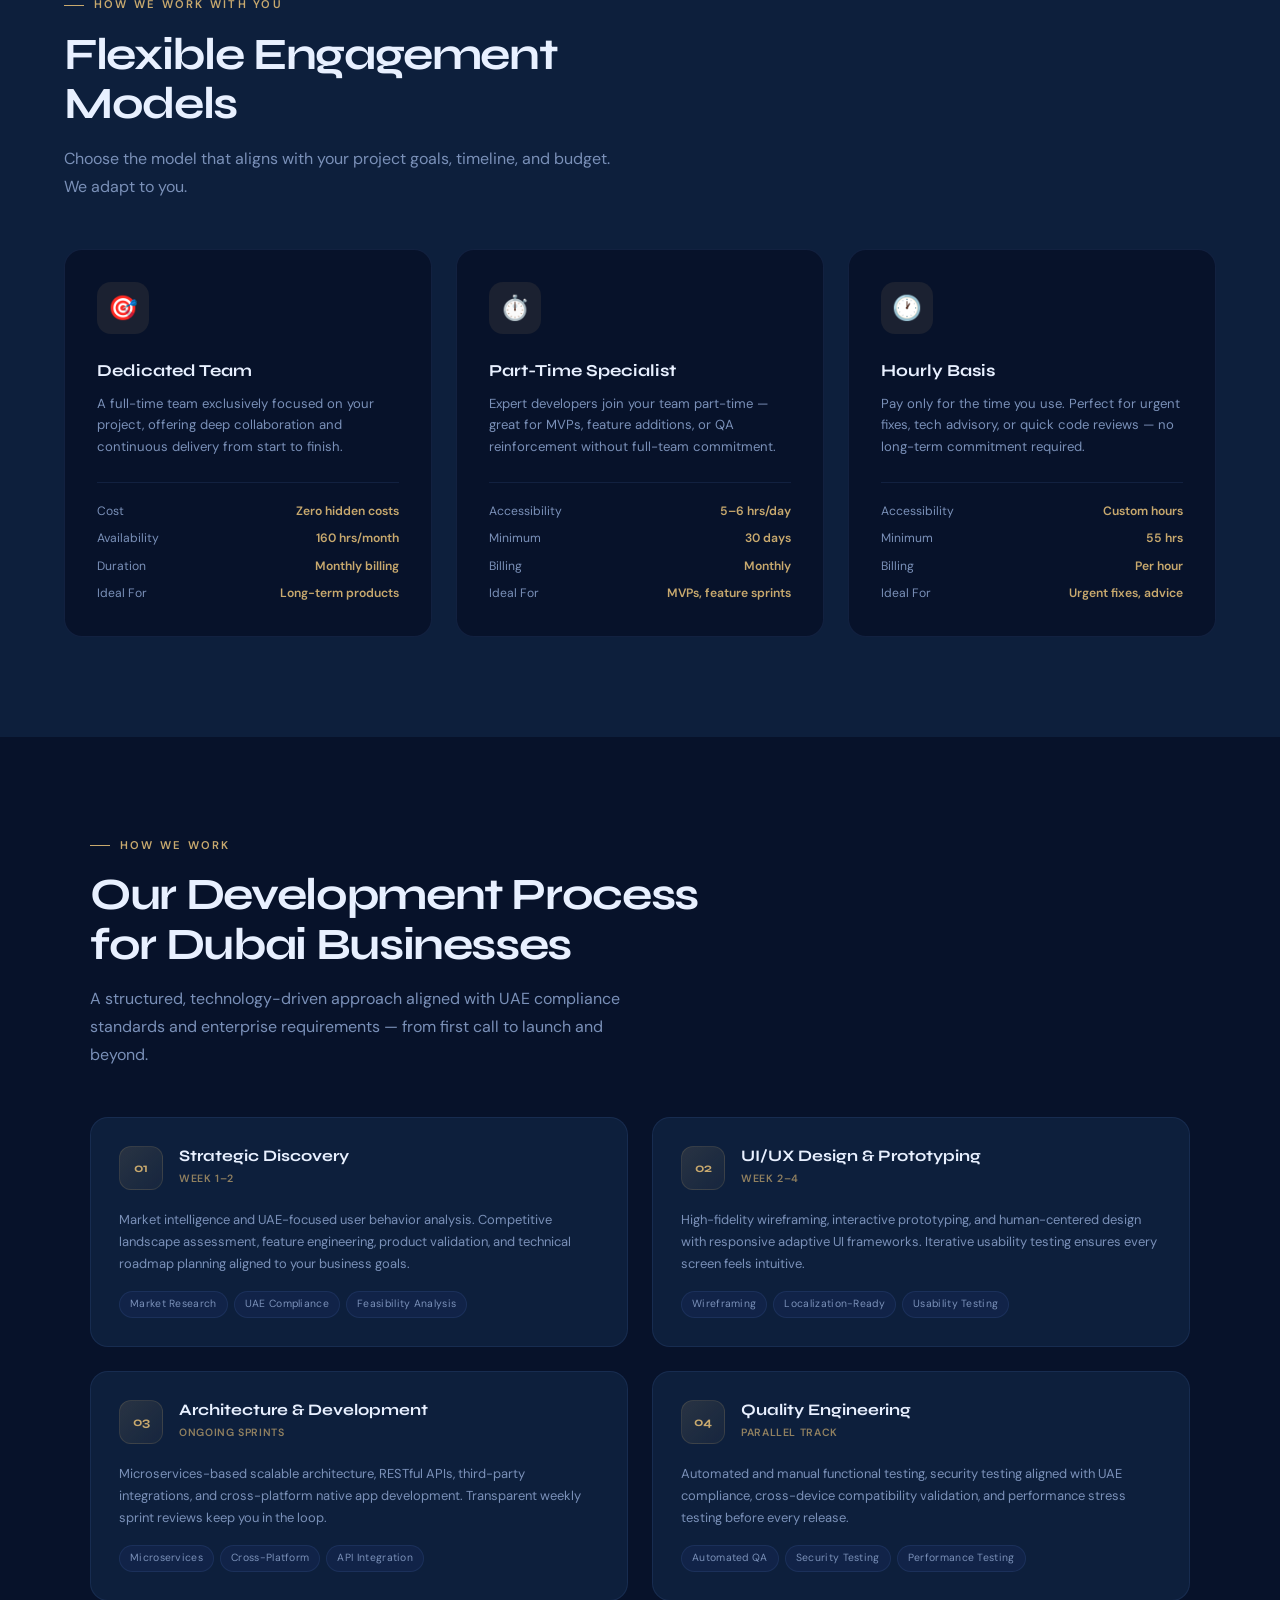
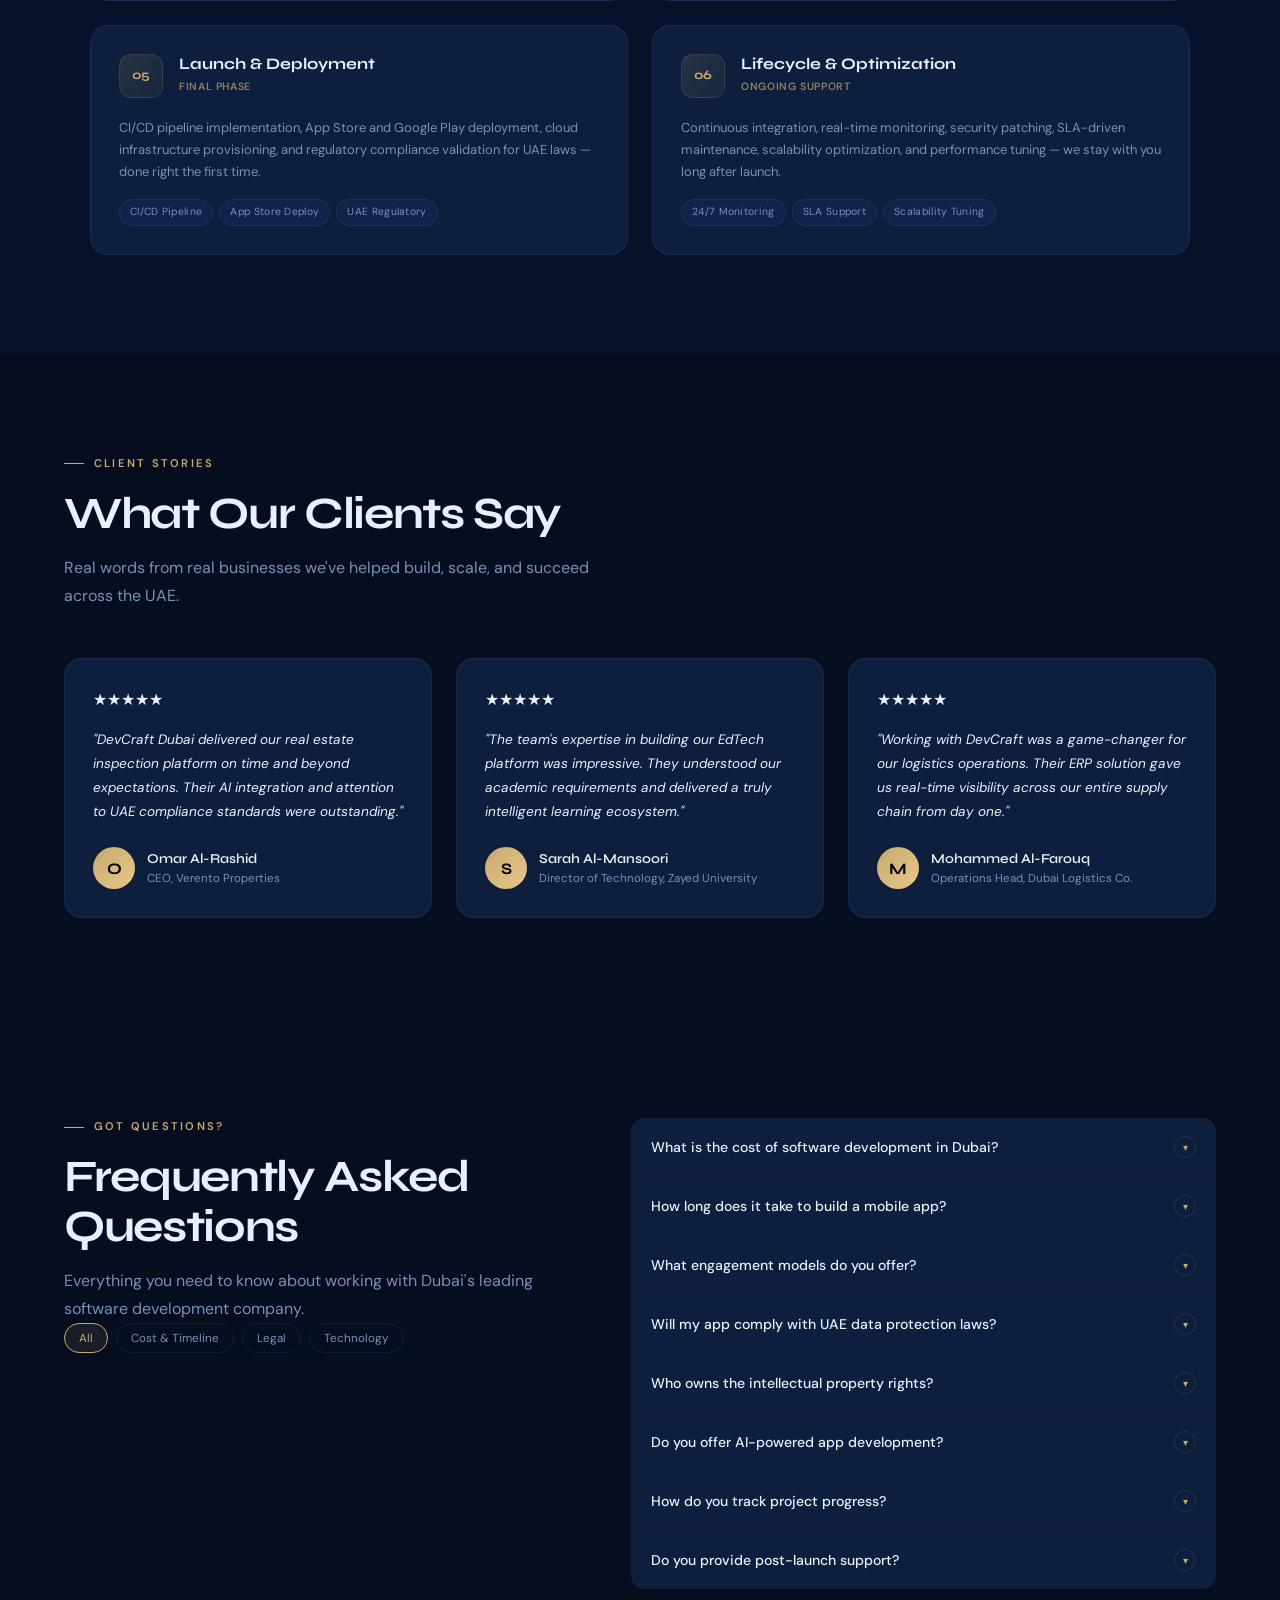
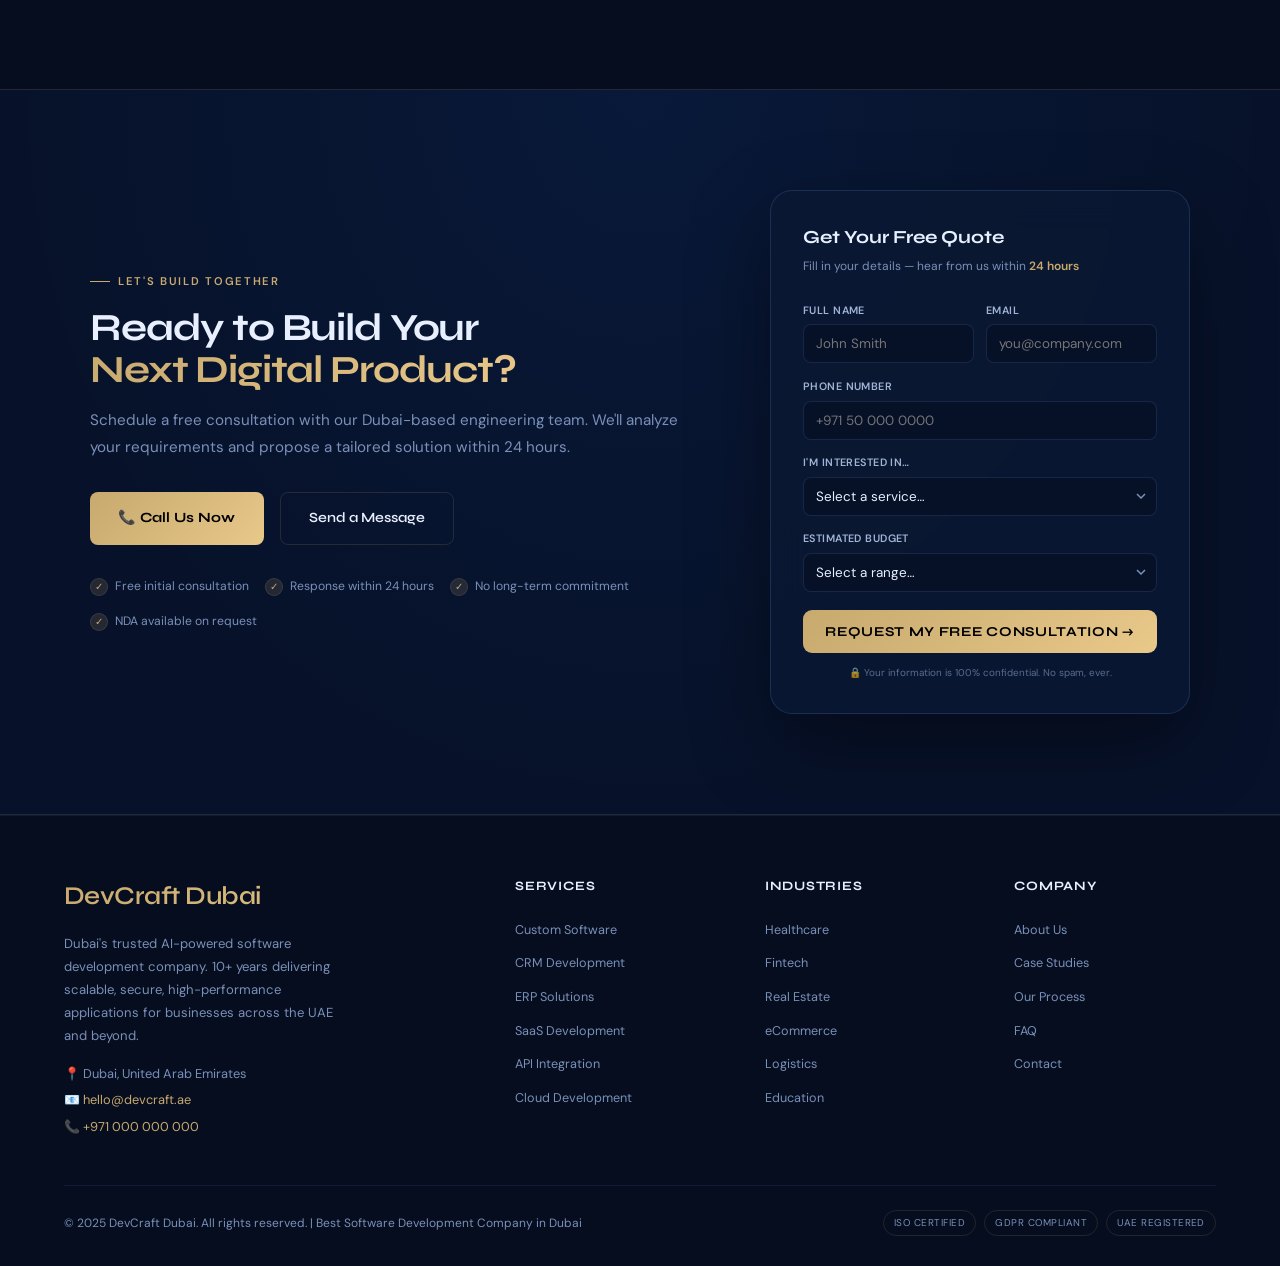
==== commit 802bd47b: "Lighthouse report" ====
--- a/index.html
+++ b/index.html
@@ -1,16 +1,15 @@
-<!DOCTYPE html>
-<html lang="en">
 <head>
 <meta charset="UTF-8">
 <meta name="viewport" content="width=device-width, initial-scale=1.0">
-<meta name="description" content="Best Software Development Company in Dubai. We build AI-powered, high-performance mobile applications tailored for Dubai's fast-evolving business ecosystem. 1000+ apps, 800+ clients, 95% retention.">
-<meta name="keywords" content="software development company Dubai, mobile app development Dubai, AI software Dubai, custom software Dubai, ERP CRM development UAE">
-<meta name="robots" content="index, follow">
+<meta name="description" content="Best Software Development Company in Dubai. We build AI-powered, high-performance mobile applications tailored for Dubai's fast-evolving business ecosystem.">
 <title>Best Software Development Company in Dubai | DevCraft</title>
-<script type="application/ld+json">{"@context":"https://schema.org","@type":"Organization","name":"DevCraft Dubai","description":"AI-powered software development company in Dubai with 10+ years of experience","address":{"@type":"PostalAddress","addressLocality":"Dubai","addressCountry":"AE"},"aggregateRating":{"@type":"AggregateRating","ratingValue":"4.9","reviewCount":"800"}}</script>
 <link rel="preconnect" href="https://fonts.googleapis.com">
 <link rel="preconnect" href="https://fonts.gstatic.com" crossorigin>
-<link href="https://fonts.googleapis.com/css2?family=Syne:wght@400;600;700;800&family=DM+Sans:ital,opsz,wght@0,9..40,300;0,9..40,400;0,9..40,500;1,9..40,300&display=swap" rel="stylesheet">
+<link rel="preload" as="style" href="https://fonts.googleapis.com/css2?family=Syne:wght@600;700;800&family=DM+Sans:wght@400;500;700&display=swap">
+<link rel="stylesheet" href="https://fonts.googleapis.com/css2?family=Syne:wght@600;700;800&family=DM+Sans:wght@400;500;700&display=swap" media="print" onload="this.media='all'">
+<noscript>
+  <link rel="stylesheet" href="https://fonts.googleapis.com/css2?family=Syne:wght@600;700;800&family=DM+Sans:wght@400;500;700&display=swap">
+</noscript>
 <link rel="stylesheet" href="style.css">
 </head>
 <body>
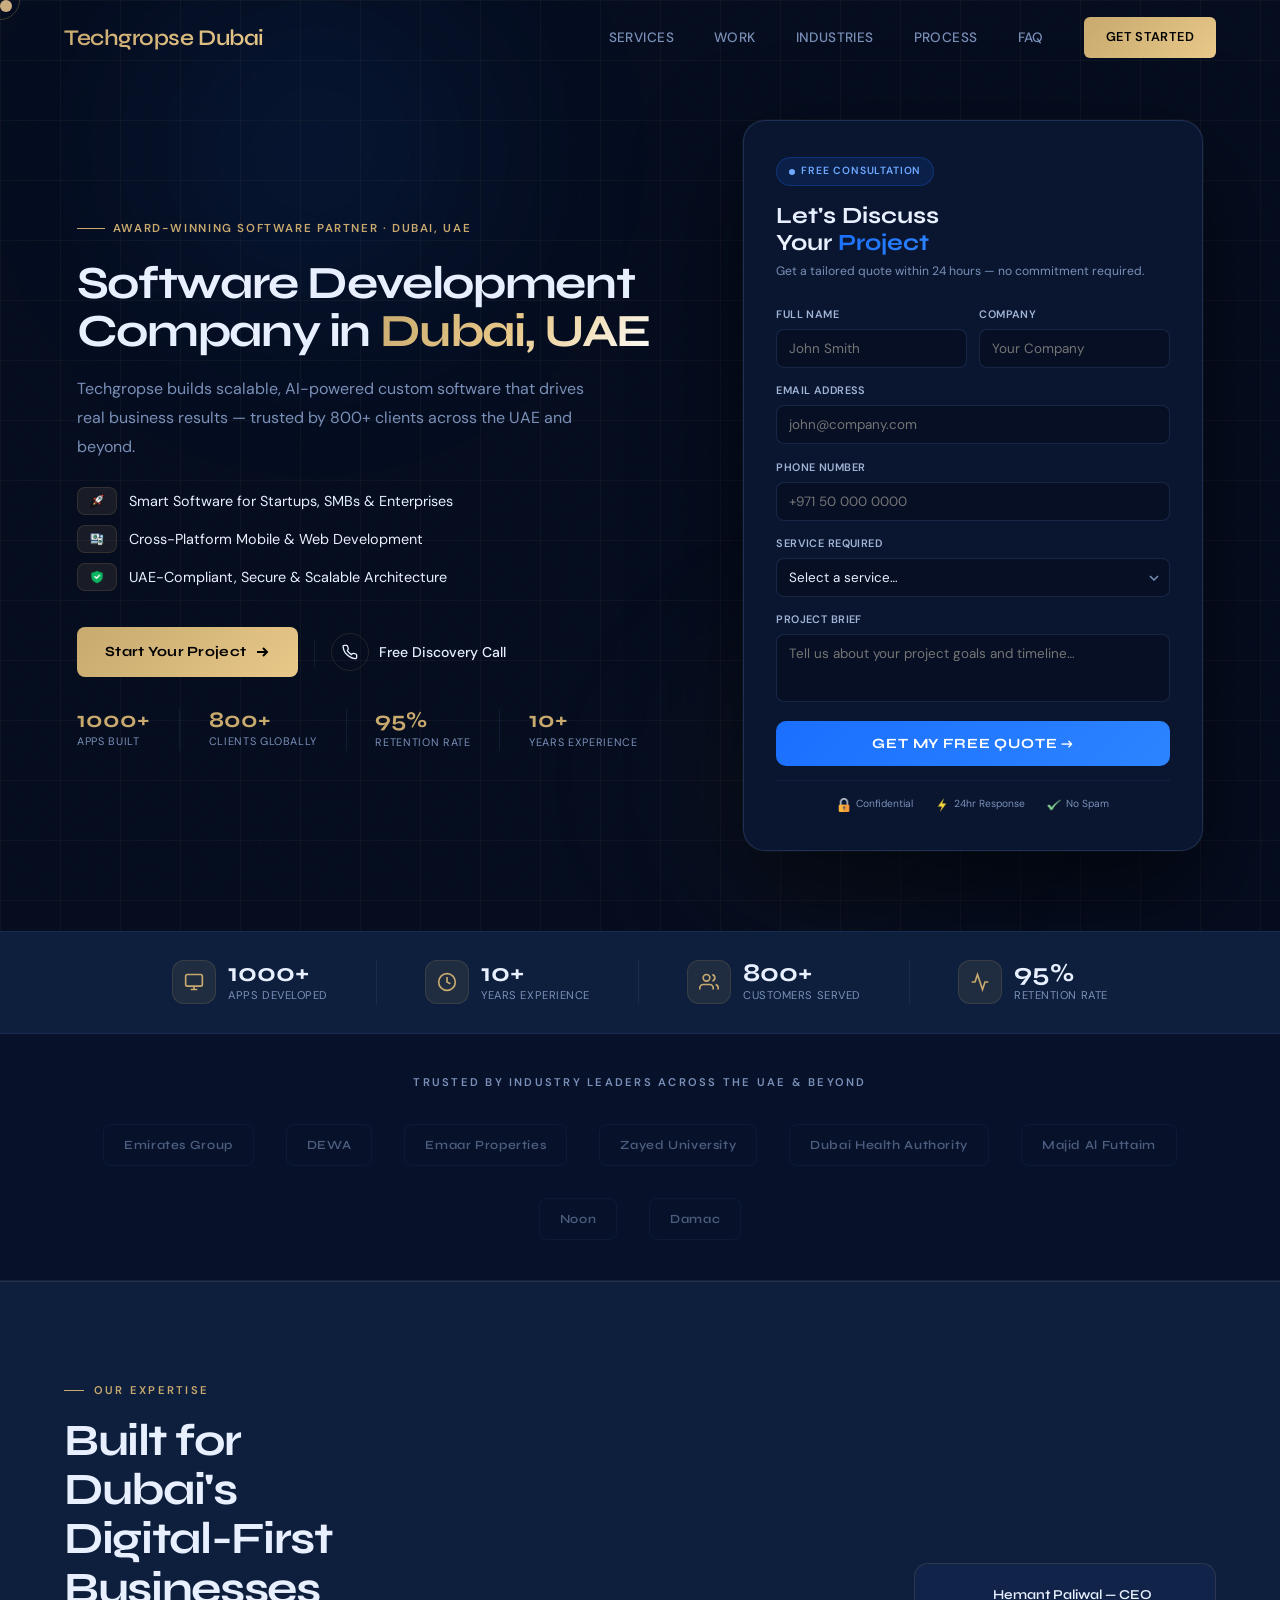
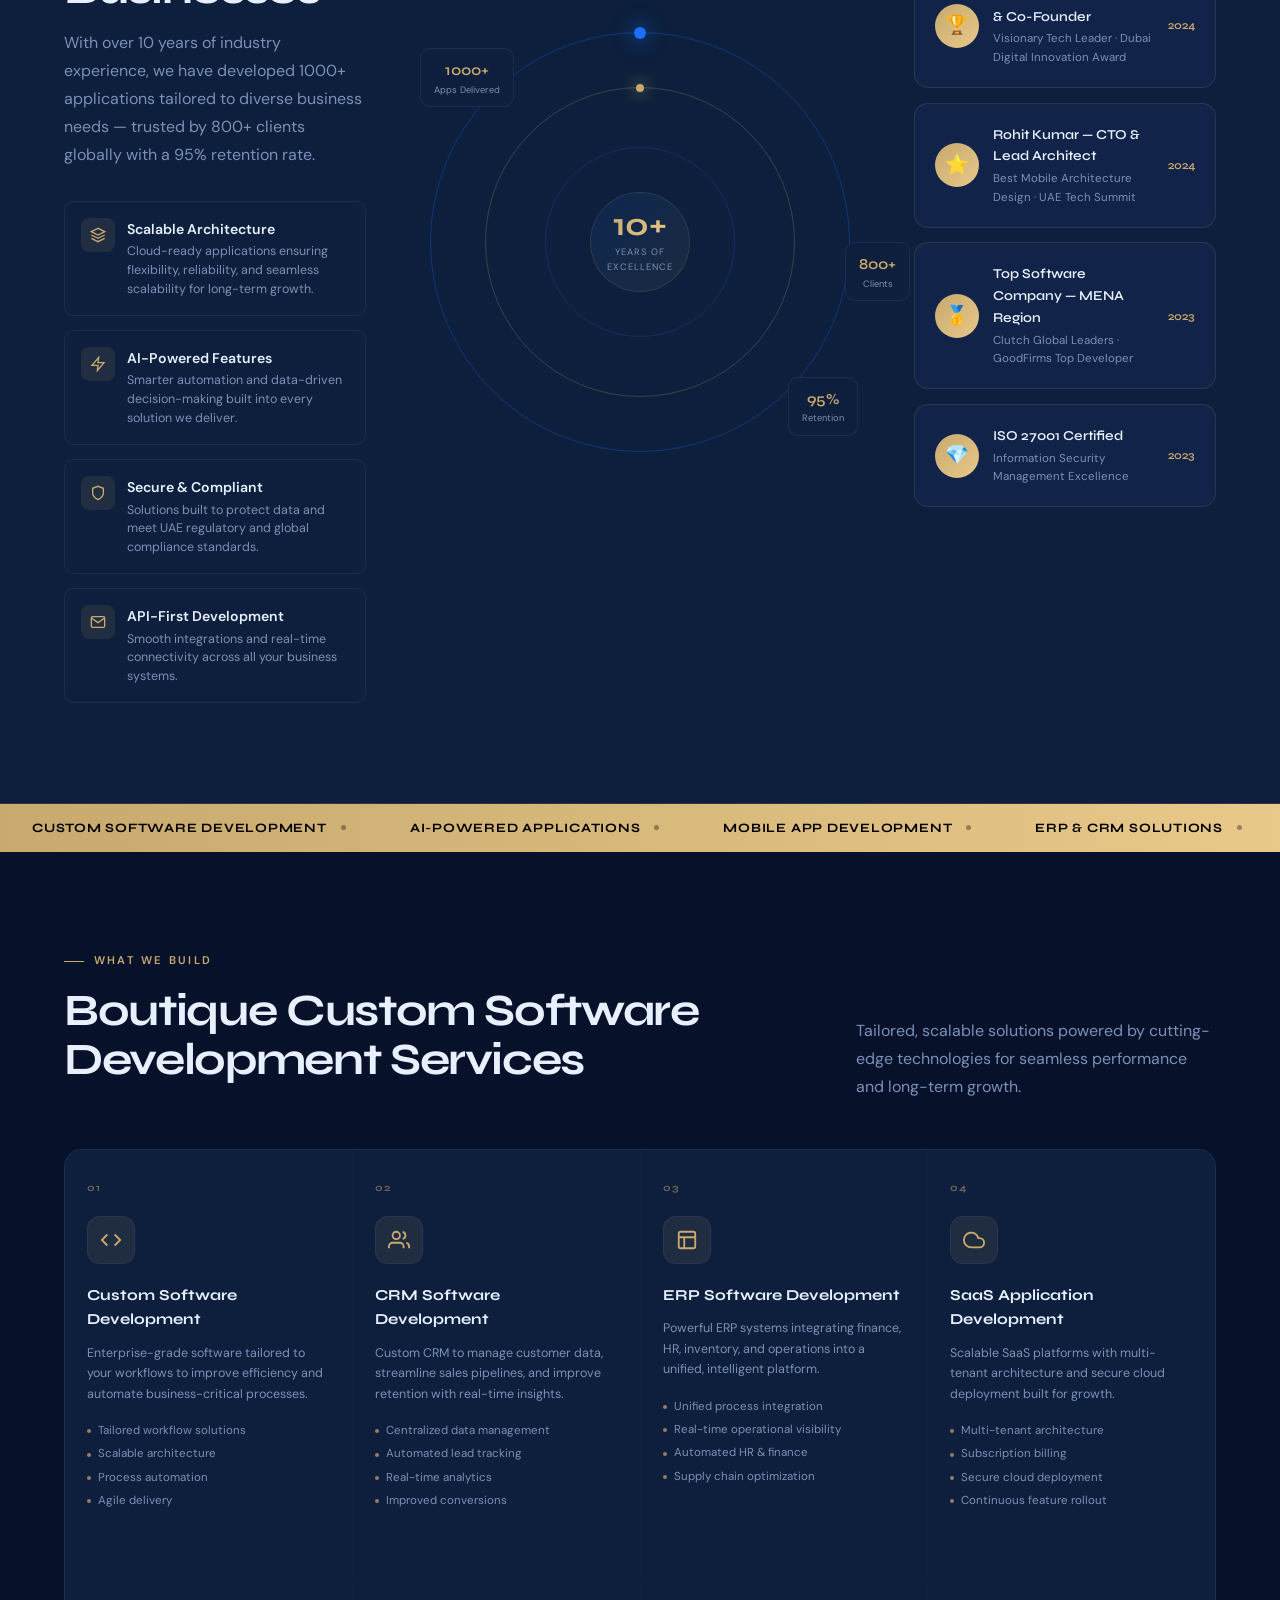
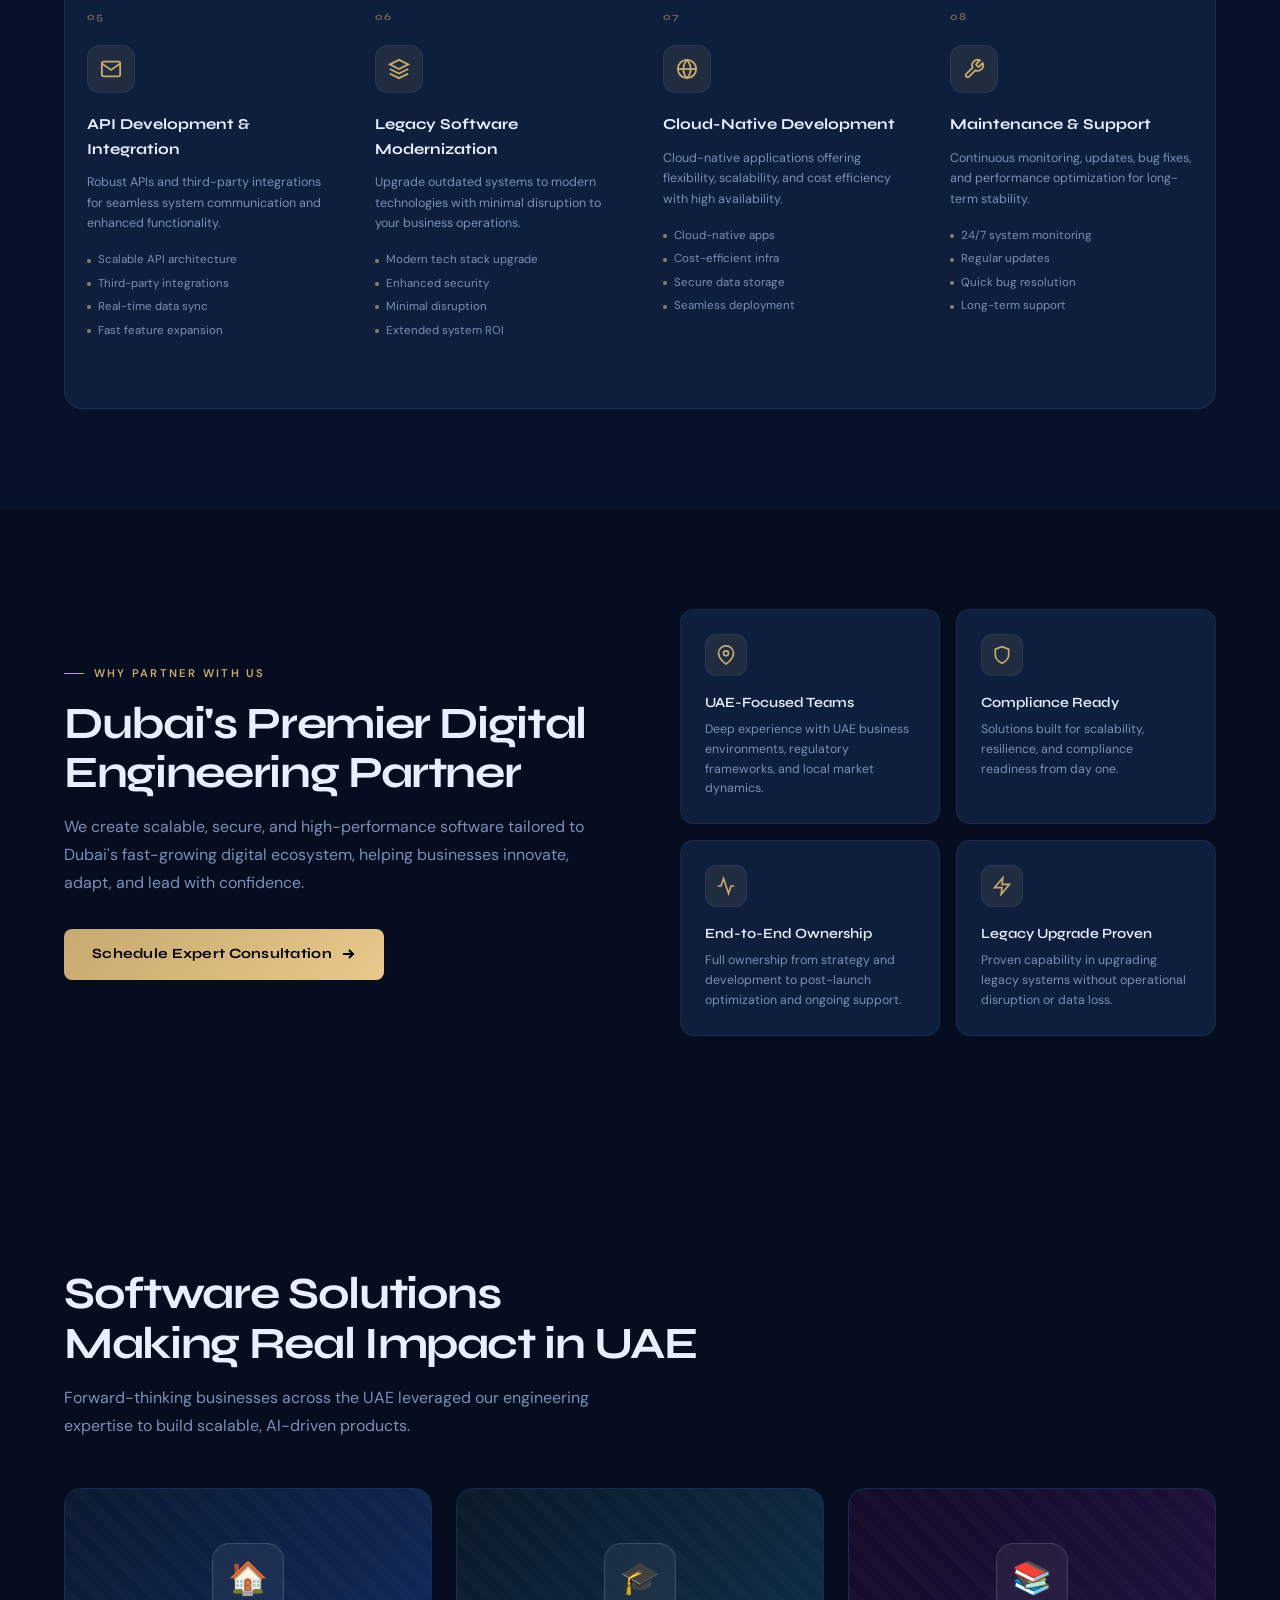
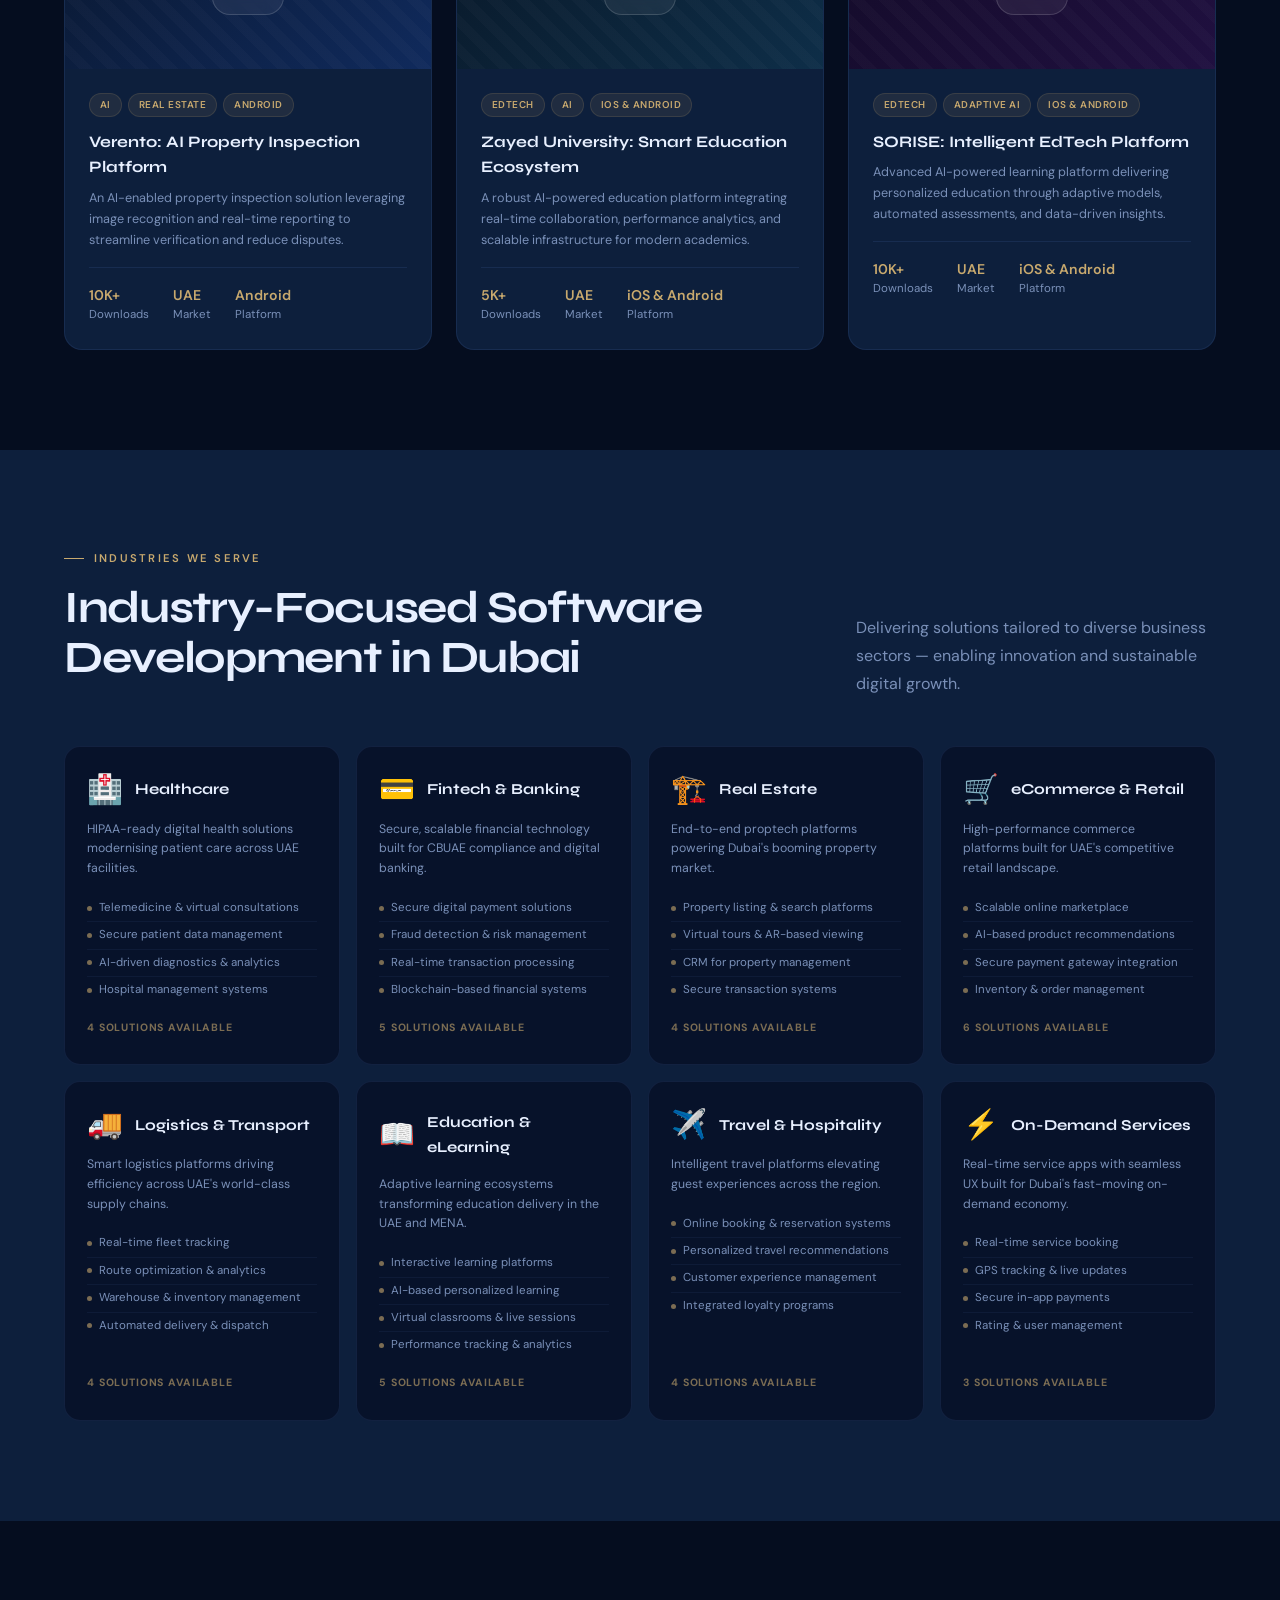
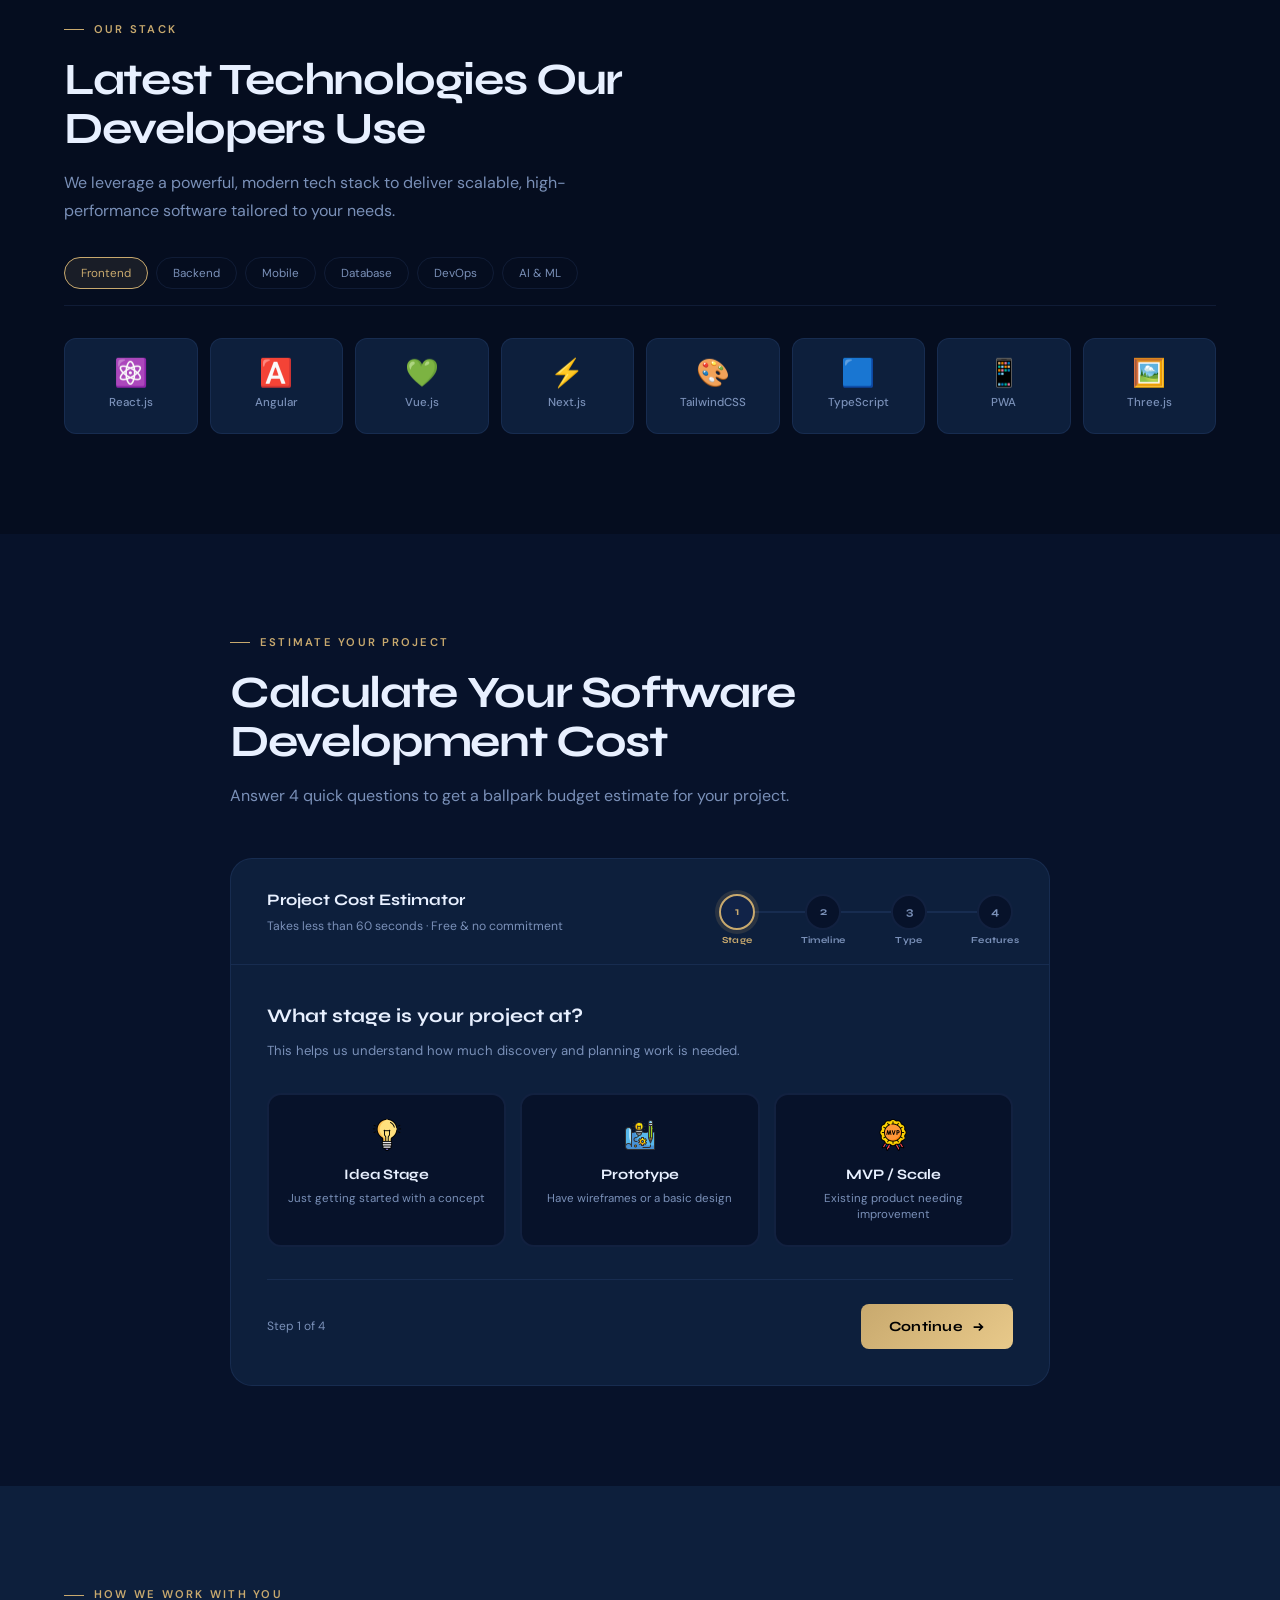
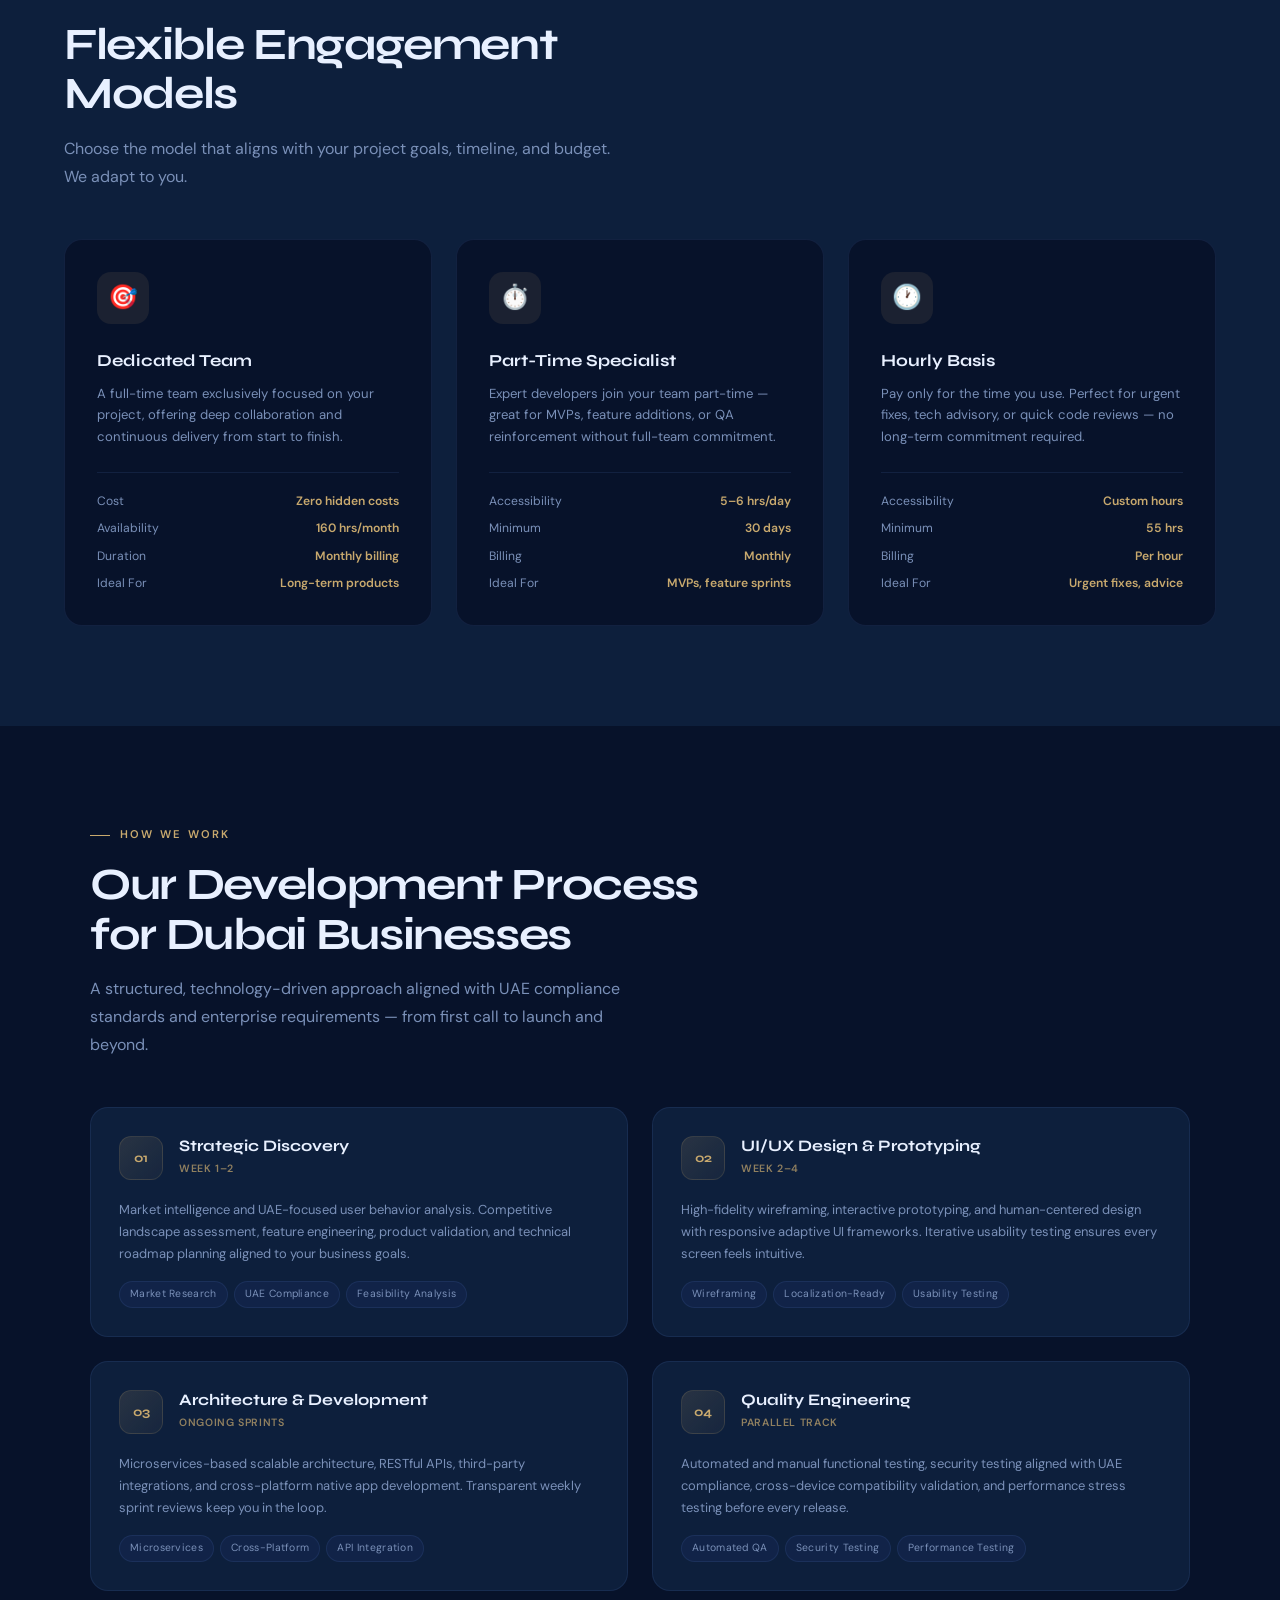
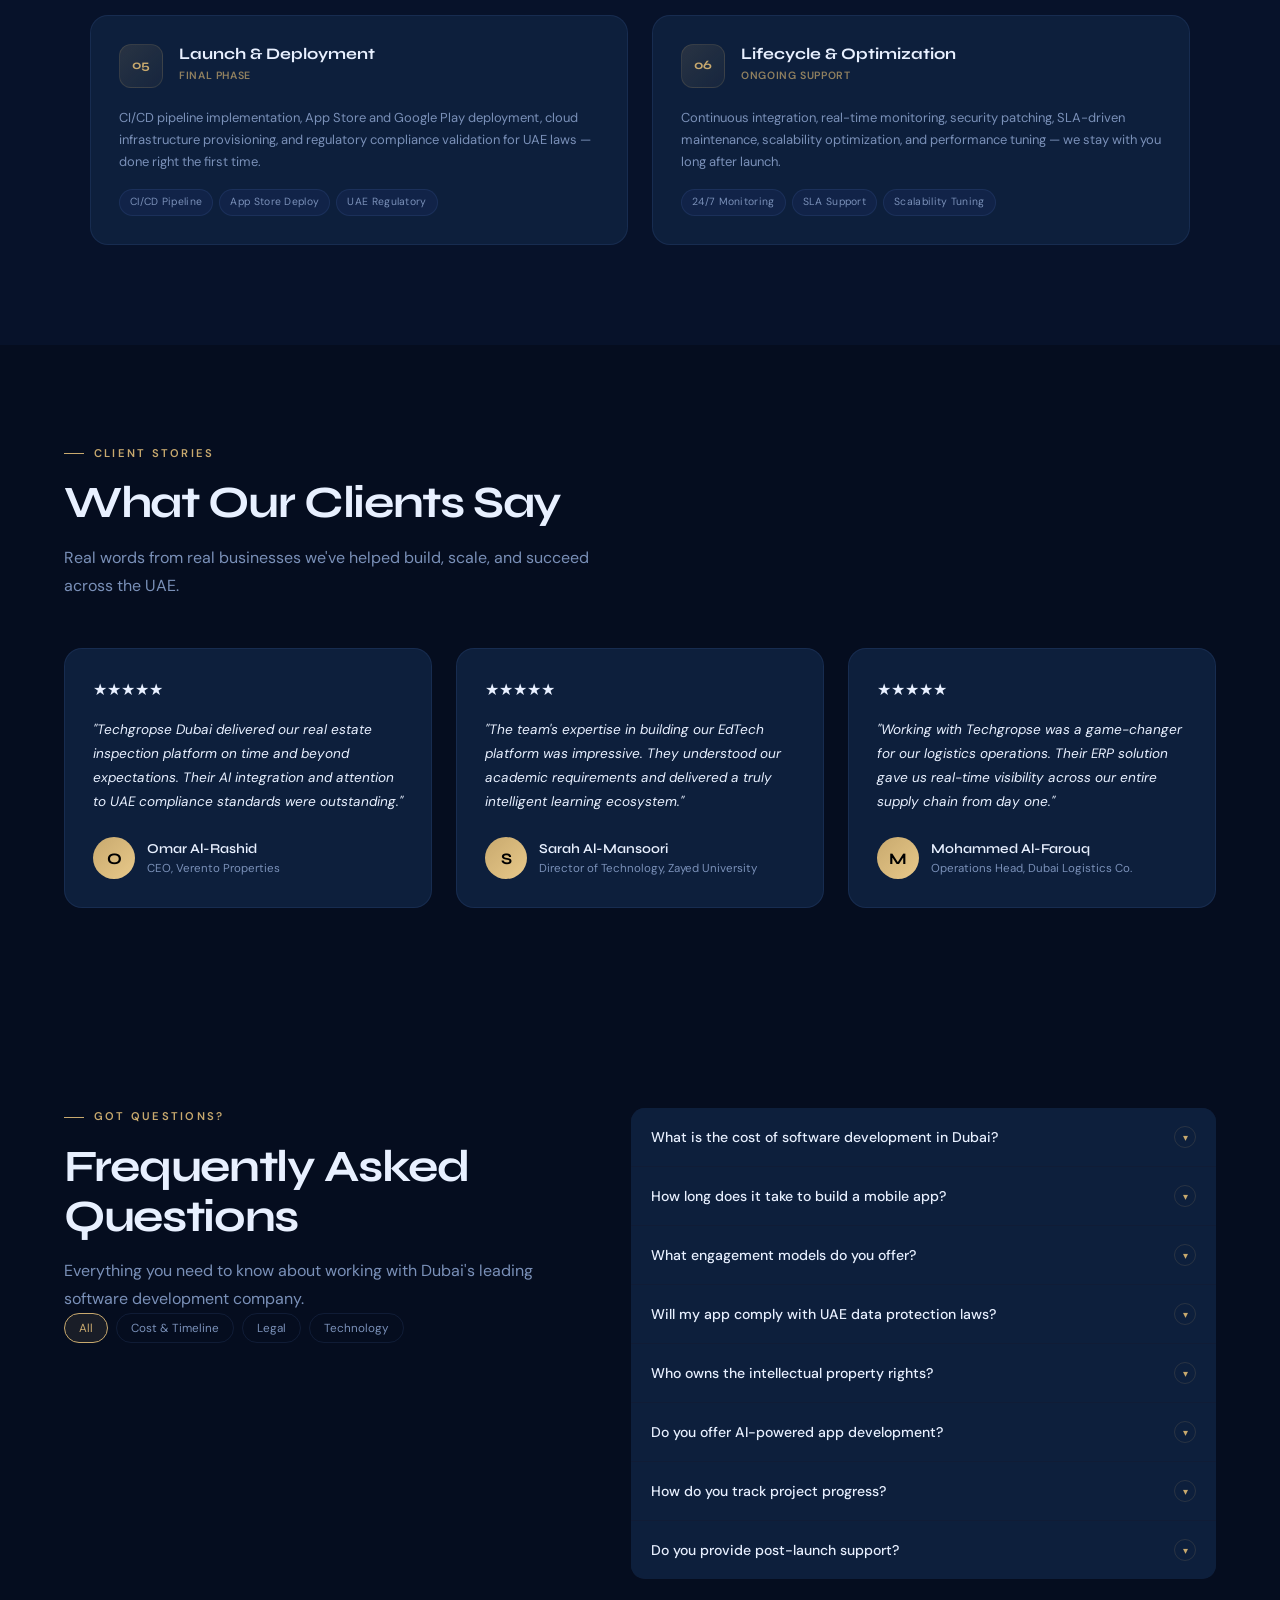
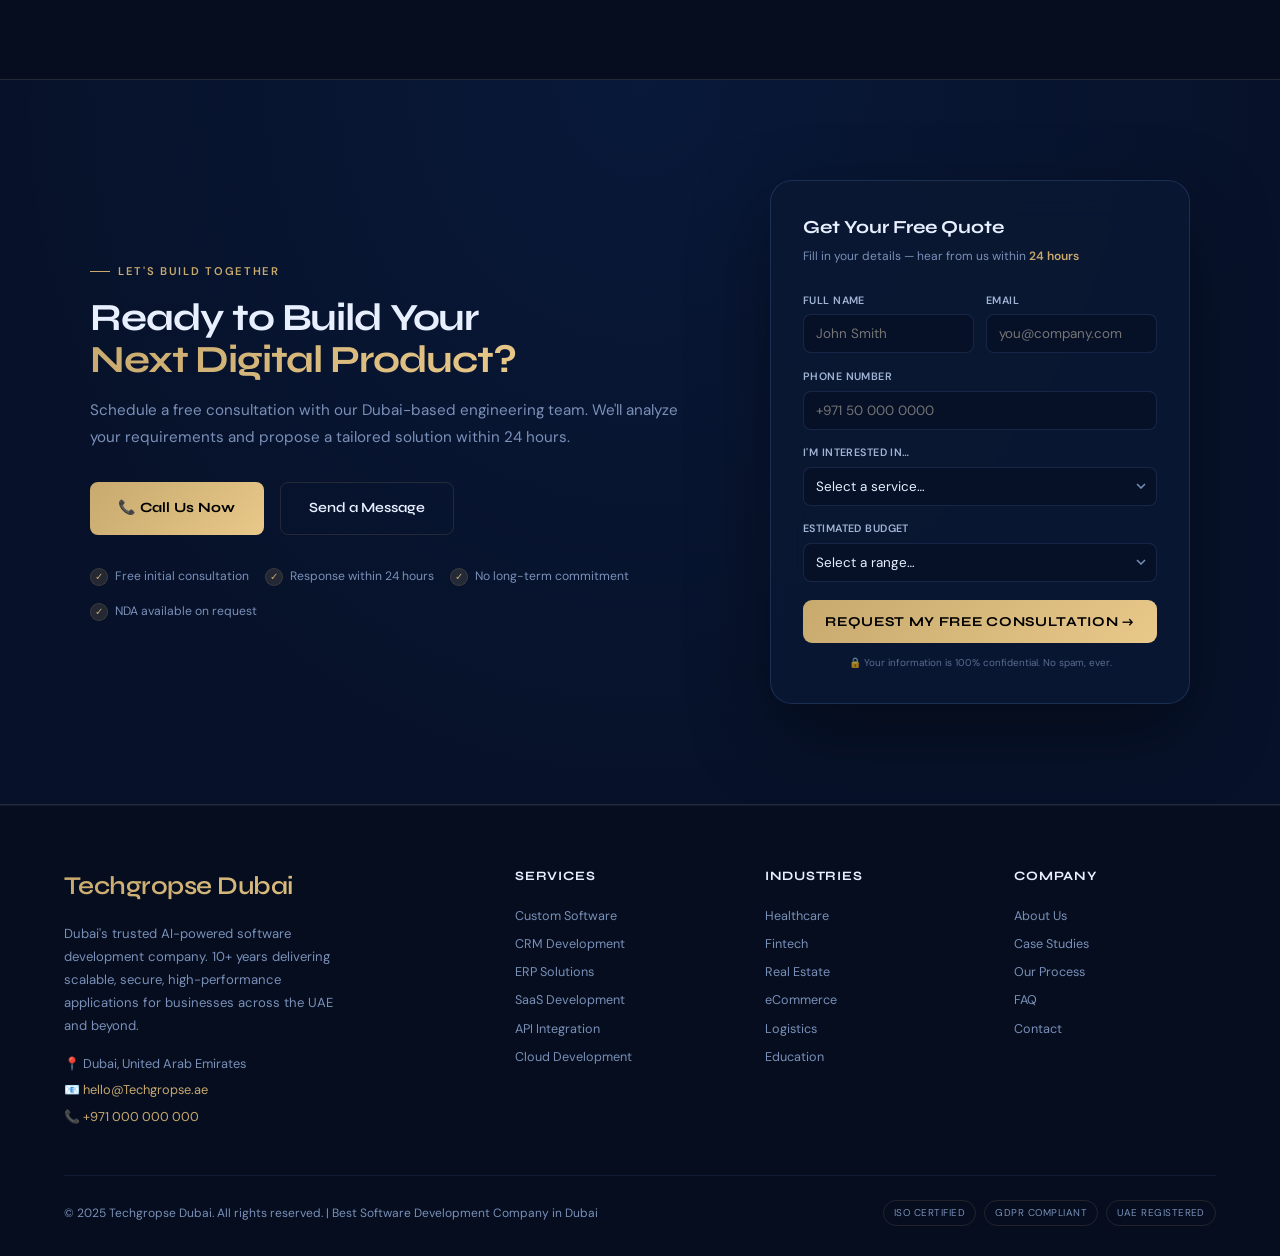
==== commit 97a4ac74: "few changes" ====
--- a/index.html
+++ b/index.html
@@ -2,7 +2,7 @@
 <meta charset="UTF-8">
 <meta name="viewport" content="width=device-width, initial-scale=1.0">
 <meta name="description" content="Best Software Development Company in Dubai. We build AI-powered, high-performance mobile applications tailored for Dubai's fast-evolving business ecosystem.">
-<title>Best Software Development Company in Dubai | DevCraft</title>
+<title>Best Software Development Company in Dubai | Techgropse</title>
 <link rel="preconnect" href="https://fonts.googleapis.com">
 <link rel="preconnect" href="https://fonts.gstatic.com" crossorigin>
 <link rel="preload" as="style" href="https://fonts.googleapis.com/css2?family=Syne:wght@600;700;800&family=DM+Sans:wght@400;500;700&display=swap">
@@ -18,7 +18,7 @@
 
 <!-- NAV -->
 <nav id="navbar">
-  <div class="nav-logo">DevCraft Dubai</div>
+  <div class="nav-logo">Techgropse Dubai</div>
   <ul class="nav-links">
     <li><a href="#services">Services</a></li>
     <li><a href="#cases">Work</a></li>
@@ -52,11 +52,28 @@
   <div class="hero-content">
     <div class="hero-eyebrow">Award-Winning Software Partner · Dubai, UAE</div>
     <h1 class="hero-h1">Software Development<br>Company in <span class="accent">Dubai, UAE</span></h1>
-    <p class="hero-desc">DevCraft builds scalable, AI-powered custom software that drives real business results — trusted by 800+ clients across the UAE and beyond.</p>
+    <p class="hero-desc">Techgropse builds scalable, AI-powered custom software that drives real business results — trusted by 800+ clients across the UAE and beyond.</p>
     <ul class="hero-bullets">
-      <li><div class="hb-icon">🚀</div>Smart Software for Startups, SMBs &amp; Enterprises</li>
-      <li><div class="hb-icon">📱</div>Cross-Platform Mobile &amp; Web Development</li>
-      <li><div class="hb-icon">🛡️</div>UAE-Compliant, Secure &amp; Scalable Architecture</li>
+      <li>
+        <div class="hb-icon">
+          <img src="./assets/hero/startup.png" alt="Smart Software">
+        </div>
+        Smart Software for Startups, SMBs & Enterprises
+      </li>
+
+      <li>
+        <div class="hb-icon">
+          <img src="./assets/hero/crossplatform.png" alt="Cross Platform Development">
+        </div>
+        Cross-Platform Mobile & Web Development
+      </li>
+
+      <li>
+        <div class="hb-icon">
+          <img src="./assets/hero/secure.png" alt="Secure Architecture">
+        </div>
+        UAE-Compliant, Secure & Scalable Architecture
+      </li>
     </ul>
     <div class="hero-actions">
       <a href="#contact" class="btn-primary">Start Your Project <svg width="16" height="16" viewBox="0 0 16 16" fill="none" stroke="currentColor" stroke-width="2"><path d="M3 8h10M9 4l4 4-4 4"/></svg></a>
@@ -131,11 +148,30 @@
       </div>
       <button class="hf-submit" onclick="handleHeroForm(this)">Get My Free Quote →</button>
       <div class="hf-guarantee">
-        <div class="hf-guarantee-item"><span>🔒</span> Confidential</div>
+        <div class="hf-guarantee-item">
+          <span class="hf-icon">
+            <img src="./assets/hero/confidential.png" alt="Confidential">
+          </span>
+          Confidential
+        </div>
+
         <div class="hf-gd">·</div>
-        <div class="hf-guarantee-item"><span>⚡</span> 24hr Response</div>
+
+        <div class="hf-guarantee-item">
+          <span class="hf-icon">
+            <img src="./assets/hero/response.png" alt="24hr Response">
+          </span>
+          24hr Response
+        </div>
+
         <div class="hf-gd">·</div>
-        <div class="hf-guarantee-item"><span>✓</span> No Spam</div>
+
+        <div class="hf-guarantee-item">
+          <span class="hf-icon">
+            <img src="./assets/hero/nospam.png" alt="No Spam">
+          </span>
+          No Spam
+        </div>
       </div>
     </div>
   </div>
@@ -591,18 +627,46 @@
             <div class="calc-q">What stage is your project at?</div>
             <div class="calc-q-sub">This helps us understand how much discovery and planning work is needed.</div>
             <div class="calc-opts">
+
               <div class="co" onclick="selectOpt(this,'stage','idea')">
-                <div class="co-check">✓</div>
-                <div class="co-em">💡</div><div class="co-t">Idea Stage</div><div class="co-d">Just getting started with a concept</div>
-              </div>
+                <div class="co-check">
+                  <img src="./assets/estimate/check.png" alt="Selected">
+                </div>
+              
+                <div class="co-em">
+                  <img src="./assets/estimate/idea.png" alt="Idea Stage">
+                </div>
+              
+                <div class="co-t">Idea Stage</div>
+                <div class="co-d">Just getting started with a concept</div>
+              </div>
+            
               <div class="co" onclick="selectOpt(this,'stage','prototype')">
-                <div class="co-check">✓</div>
-                <div class="co-em">🔧</div><div class="co-t">Prototype</div><div class="co-d">Have wireframes or a basic design</div>
-              </div>
+                <div class="co-check">
+                  <img src="./assets/estimate/check.png" alt="Selected">
+                </div>
+              
+                <div class="co-em">
+                  <img src="./assets/estimate/prototype.png" alt="Prototype">
+                </div>
+              
+                <div class="co-t">Prototype</div>
+                <div class="co-d">Have wireframes or a basic design</div>
+              </div>
+            
               <div class="co" onclick="selectOpt(this,'stage','mvp')">
-                <div class="co-check">✓</div>
-                <div class="co-em">🚀</div><div class="co-t">MVP / Scale</div><div class="co-d">Existing product needing improvement</div>
-              </div>
+                <div class="co-check">
+                  <img src="./assets/estimate/check.png" alt="Selected">
+                </div>
+              
+                <div class="co-em">
+                  <img src="./assets/estimate/mvp.png" alt="MVP / Scale">
+                </div>
+              
+                <div class="co-t">MVP / Scale</div>
+                <div class="co-d">Existing product needing improvement</div>
+              </div>
+            
             </div>
             <div class="calc-nav">
               <div style="font-size:.75rem;color:var(--mt)">Step 1 of 4</div>
@@ -836,7 +900,7 @@
   <div class="testi-grid">
     <div class="tc reveal d1">
       <div class="tc-stars">★★★★★</div>
-      <div class="tc-text">"DevCraft Dubai delivered our real estate inspection platform on time and beyond expectations. Their AI integration and attention to UAE compliance standards were outstanding."</div>
+      <div class="tc-text">"Techgropse Dubai delivered our real estate inspection platform on time and beyond expectations. Their AI integration and attention to UAE compliance standards were outstanding."</div>
       <div class="tc-author"><div class="tc-avatar">O</div><div><div class="tc-name">Omar Al-Rashid</div><div class="tc-role">CEO, Verento Properties</div></div></div>
     </div>
     <div class="tc reveal d2">
@@ -846,7 +910,7 @@
     </div>
     <div class="tc reveal d3">
       <div class="tc-stars">★★★★★</div>
-      <div class="tc-text">"Working with DevCraft was a game-changer for our logistics operations. Their ERP solution gave us real-time visibility across our entire supply chain from day one."</div>
+      <div class="tc-text">"Working with Techgropse was a game-changer for our logistics operations. Their ERP solution gave us real-time visibility across our entire supply chain from day one."</div>
       <div class="tc-author"><div class="tc-avatar">M</div><div><div class="tc-name">Mohammed Al-Farouq</div><div class="tc-role">Operations Head, Dubai Logistics Co.</div></div></div>
     </div>
   </div>
@@ -888,7 +952,7 @@
       <p class="cta-desc reveal d2">Schedule a free consultation with our Dubai-based engineering team. We'll analyze your requirements and propose a tailored solution within 24 hours.</p>
       <div class="cta-acts reveal d3">
         <a href="tel:+971000000000" class="btn-primary">📞 Call Us Now</a>
-        <a href="mailto:hello@devcraft.ae" class="btn-secondary">Send a Message</a>
+        <a href="mailto:hello@Techgropse.ae" class="btn-secondary">Send a Message</a>
       </div>
       <div class="cta-badges reveal d4">
         <div class="cta-badge">Free initial consultation</div>
@@ -949,11 +1013,11 @@
 <footer aria-label="Site footer">
   <div class="ft">
     <div>
-      <div class="nav-logo" style="font-size:1.6rem">DevCraft Dubai</div>
+      <div class="nav-logo" style="font-size:1.6rem">Techgropse Dubai</div>
       <p class="fb-desc">Dubai's trusted AI-powered software development company. 10+ years delivering scalable, secure, high-performance applications for businesses across the UAE and beyond.</p>
       <div class="f-contact">
         <div>📍 Dubai, United Arab Emirates</div>
-        <div style="margin-top:6px">📧 <a href="mailto:hello@devcraft.ae">hello@devcraft.ae</a></div>
+        <div style="margin-top:6px">📧 <a href="mailto:hello@Techgropse.ae">hello@Techgropse.ae</a></div>
         <div style="margin-top:6px">📞 <a href="tel:+971000000000">+971 000 000 000</a></div>
       </div>
     </div>
@@ -971,7 +1035,7 @@
     </div>
   </div>
   <div class="fb">
-    <div class="fb-copy">© 2025 DevCraft Dubai. All rights reserved. | Best Software Development Company in Dubai</div>
+    <div class="fb-copy">© 2025 Techgropse Dubai. All rights reserved. | Best Software Development Company in Dubai</div>
     <div class="fb-badges"><span class="fb-badge">ISO Certified</span><span class="fb-badge">GDPR Compliant</span><span class="fb-badge">UAE Registered</span></div>
   </div>
 </footer>
--- a/style.css
+++ b/style.css
@@ -55,6 +55,31 @@
 .hero-trust-num{font-family:var(--fd);font-size:1.4rem;font-weight:700;color:var(--gold);line-height:1}
 .hero-trust-label{font-size:.68rem;color:var(--mt);text-transform:uppercase;letter-spacing:.06em;margin-top:2px}
 .hero-trust-div{width:1px;background:var(--br2);align-self:stretch}
+
+.hb-icon {
+  width: 40px;
+  height: 40px;
+  min-width: 40px;
+  display: flex;
+  align-items: center;
+  justify-content: center;
+  background: #f5f5f5;
+  border-radius: 50%;
+  padding: 6px;
+}
+
+.hb-icon img {
+  width: 100%;
+  height: 100%;
+  object-fit: contain;
+}
+
+/* Optional: align text nicely */
+li {
+  display: flex;
+  align-items: center;
+  gap: 10px;
+}
 @keyframes fadeUp{from{opacity:0;transform:translateY(24px)}to{opacity:1;transform:translateY(0)}}
 
 /* Hero Form */
@@ -88,6 +113,20 @@
 .hf-guarantee-item{display:flex;align-items:center;gap:5px;font-size:.64rem;color:var(--mt)}
 .hf-guarantee-item span{color:var(--gold)}
 .hf-gd{color:var(--br2);font-size:.7rem}
+.hf-guarantee-item span {
+  display: flex;
+  align-items: center;
+  justify-content: center;
+  width: 14px;
+  height: 14px;
+}
+
+.hf-guarantee-item span img {
+  width: 100%;
+  height: 100%;
+  object-fit: contain;
+  display: block;
+}
 
 /* Buttons */
 .btn-primary{padding:14px 28px;background:linear-gradient(135deg,var(--gold),var(--gold2));color:#000;font-family:var(--fd);font-weight:700;font-size:.88rem;border:none;border-radius:8px;cursor:none;text-decoration:none;display:inline-flex;align-items:center;gap:8px;transition:transform .3s var(--ease),box-shadow .3s;letter-spacing:.02em}
@@ -287,19 +326,113 @@
 @keyframes slideIn{from{opacity:0;transform:translateX(30px)}to{opacity:1;transform:translateX(0)}}
 .calc-q{font-family:var(--fd);font-size:1.2rem;font-weight:700;margin-bottom:.5rem}
 .calc-q-sub{font-size:.82rem;color:var(--mt);margin-bottom:2rem}
-.calc-opts{display:grid;grid-template-columns:repeat(3,1fr);gap:.9rem}
-.co{
-  padding:22px 18px;background:var(--bg2);border:2px solid var(--br2);border-radius:14px;
-  text-align:center;cursor:none;transition:all .35s var(--ease);position:relative;overflow:hidden
-}
-.co:hover{border-color:rgba(200,169,110,.35);background:rgba(200,169,110,.05);transform:translateY(-3px)}
-.co.selected{border-color:var(--gold);background:rgba(200,169,110,.08)}
-.co-check{position:absolute;top:10px;right:10px;width:20px;height:20px;border-radius:50%;background:var(--gold);color:#000;font-size:.68rem;display:flex;align-items:center;justify-content:center;font-weight:700;opacity:0;transform:scale(0);transition:all .3s var(--ease)}
-.co.selected .co-check{opacity:1;transform:scale(1)}
-.co-em{font-size:1.8rem;margin-bottom:10px;display:block}
-.co-t{font-family:var(--fd);font-size:.9rem;font-weight:700;margin-bottom:5px}
-.co-d{font-size:.72rem;color:var(--mt);line-height:1.4}
-.calc-nav{display:flex;justify-content:space-between;align-items:center;margin-top:2rem;padding-top:1.5rem;border-top:1px solid var(--br2)}
+.calc-opts {
+  display: grid;
+  grid-template-columns: repeat(3, 1fr);
+  gap: .9rem;
+}
+
+.co {
+  padding: 22px 18px;
+  background: var(--bg2);
+  border: 2px solid var(--br2);
+  border-radius: 14px;
+  text-align: center;
+  cursor: pointer;
+  transition: all .35s var(--ease);
+  position: relative;
+  overflow: hidden;
+}
+
+.co:hover {
+  border-color: rgba(200,169,110,.35);
+  background: rgba(200,169,110,.05);
+  transform: translateY(-3px);
+}
+
+.co.selected {
+  border-color: var(--gold);
+  background: rgba(200,169,110,.08);
+}
+
+/* ✅ check icon (image-based now) */
+.co-check {
+  position: absolute;
+  top: 10px;
+  right: 10px;
+  width: 20px;
+  height: 20px;
+  border-radius: 50%;
+  background: var(--gold);
+  display: flex;
+  align-items: center;
+  justify-content: center;
+  opacity: 0;
+  transform: scale(0);
+  transition: all .3s var(--ease);
+}
+
+.co.selected .co-check {
+  opacity: 1;
+  transform: scale(1);
+}
+
+.co-check img {
+  width: 12px;
+  height: 12px;
+  object-fit: contain;
+  display: block;
+}
+
+/* ✅ main icon (replaces emoji) */
+.co-em {
+  margin-bottom: 10px;
+  display: flex;
+  align-items: center;
+  justify-content: center;
+  height: 36px;
+}
+
+.co-em img {
+  width: 32px;
+  height: 32px;
+  object-fit: contain;
+  display: block;
+  transition: transform .3s var(--ease);
+}
+
+/* optional hover effect */
+.co:hover .co-em img {
+  transform: scale(1.1);
+}
+
+.co.selected .co-em img {
+  transform: scale(1.05);
+}
+
+/* text styles (unchanged) */
+.co-t {
+  font-family: var(--fd);
+  font-size: .9rem;
+  font-weight: 700;
+  margin-bottom: 5px;
+}
+
+.co-d {
+  font-size: .72rem;
+  color: var(--mt);
+  line-height: 1.4;
+}
+
+/* nav (unchanged) */
+.calc-nav {
+  display: flex;
+  justify-content: space-between;
+  align-items: center;
+  margin-top: 2rem;
+  padding-top: 1.5rem;
+  border-top: 1px solid var(--br2);
+}
 /* Estimate panel */
 .calc-result{padding:10px 0 10px}
 .cr-summary{display:flex;gap:1rem;margin:1.5rem 0;flex-wrap:wrap}
